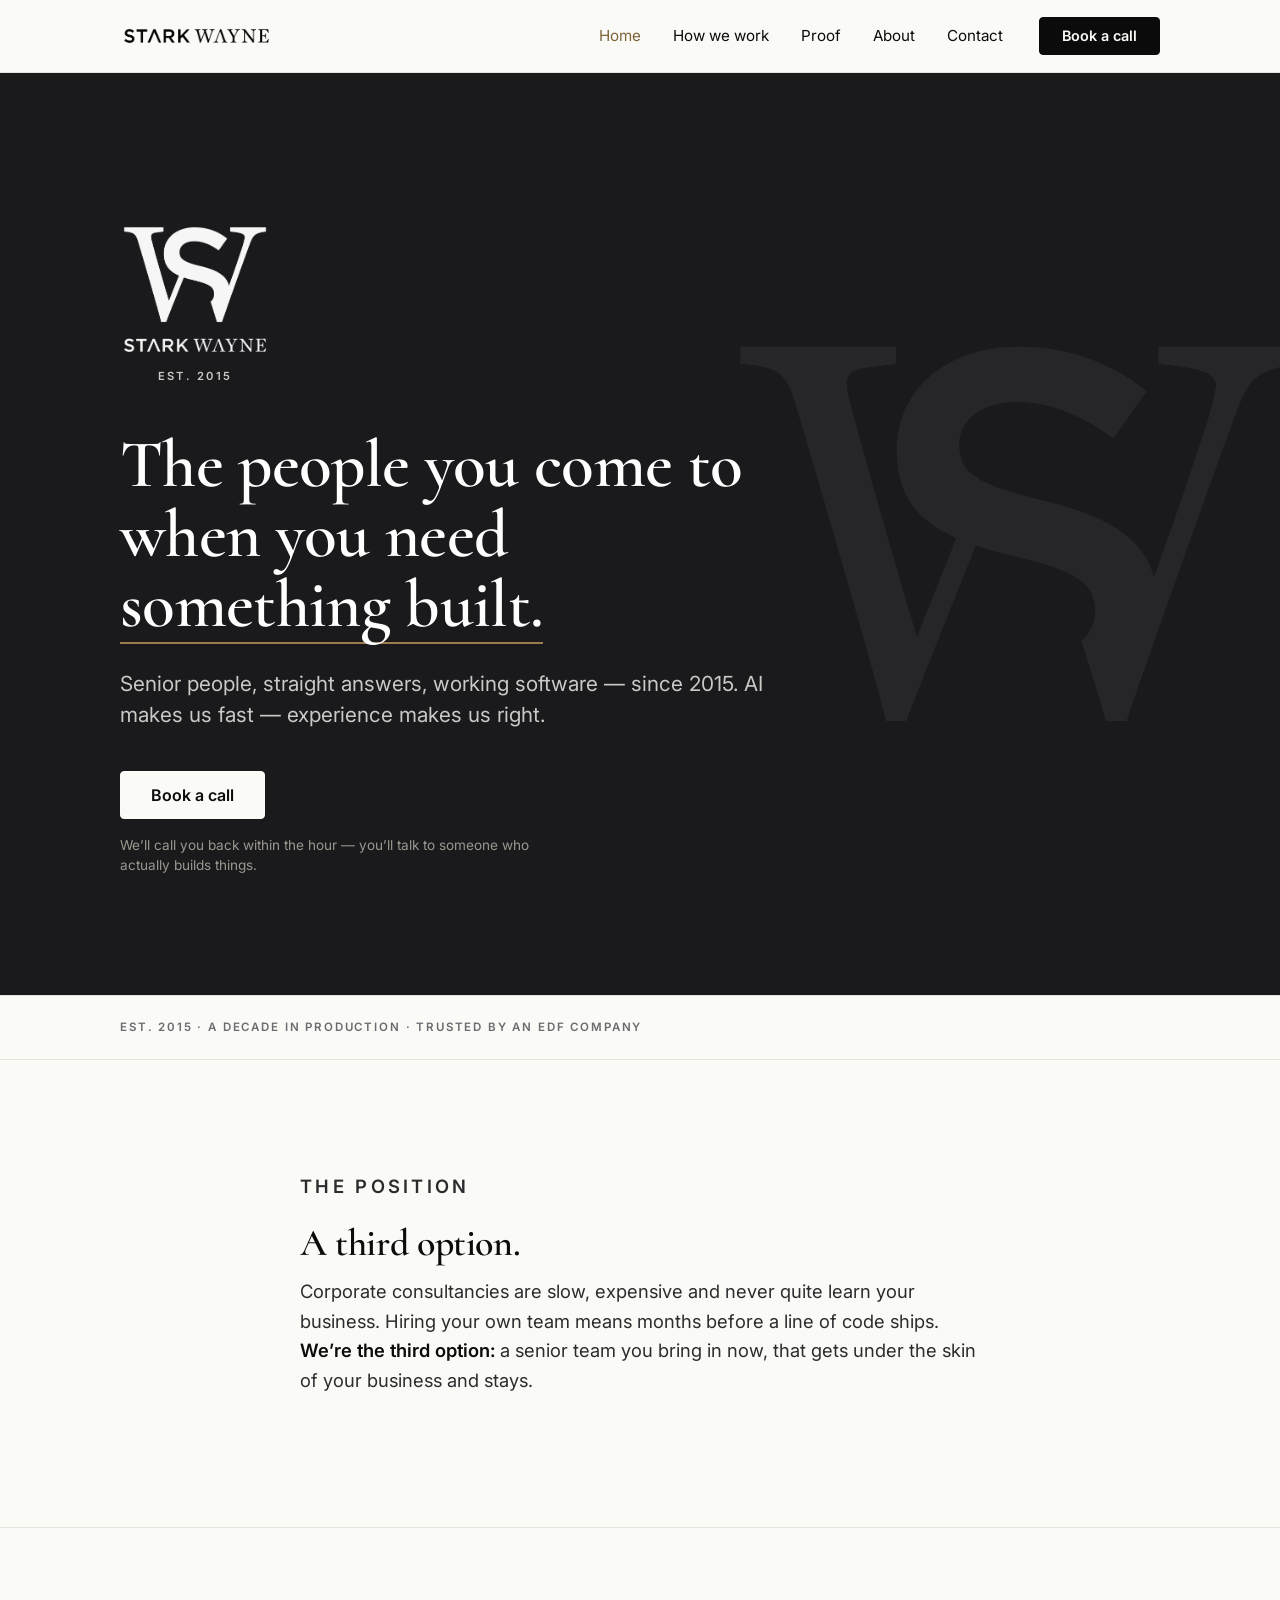
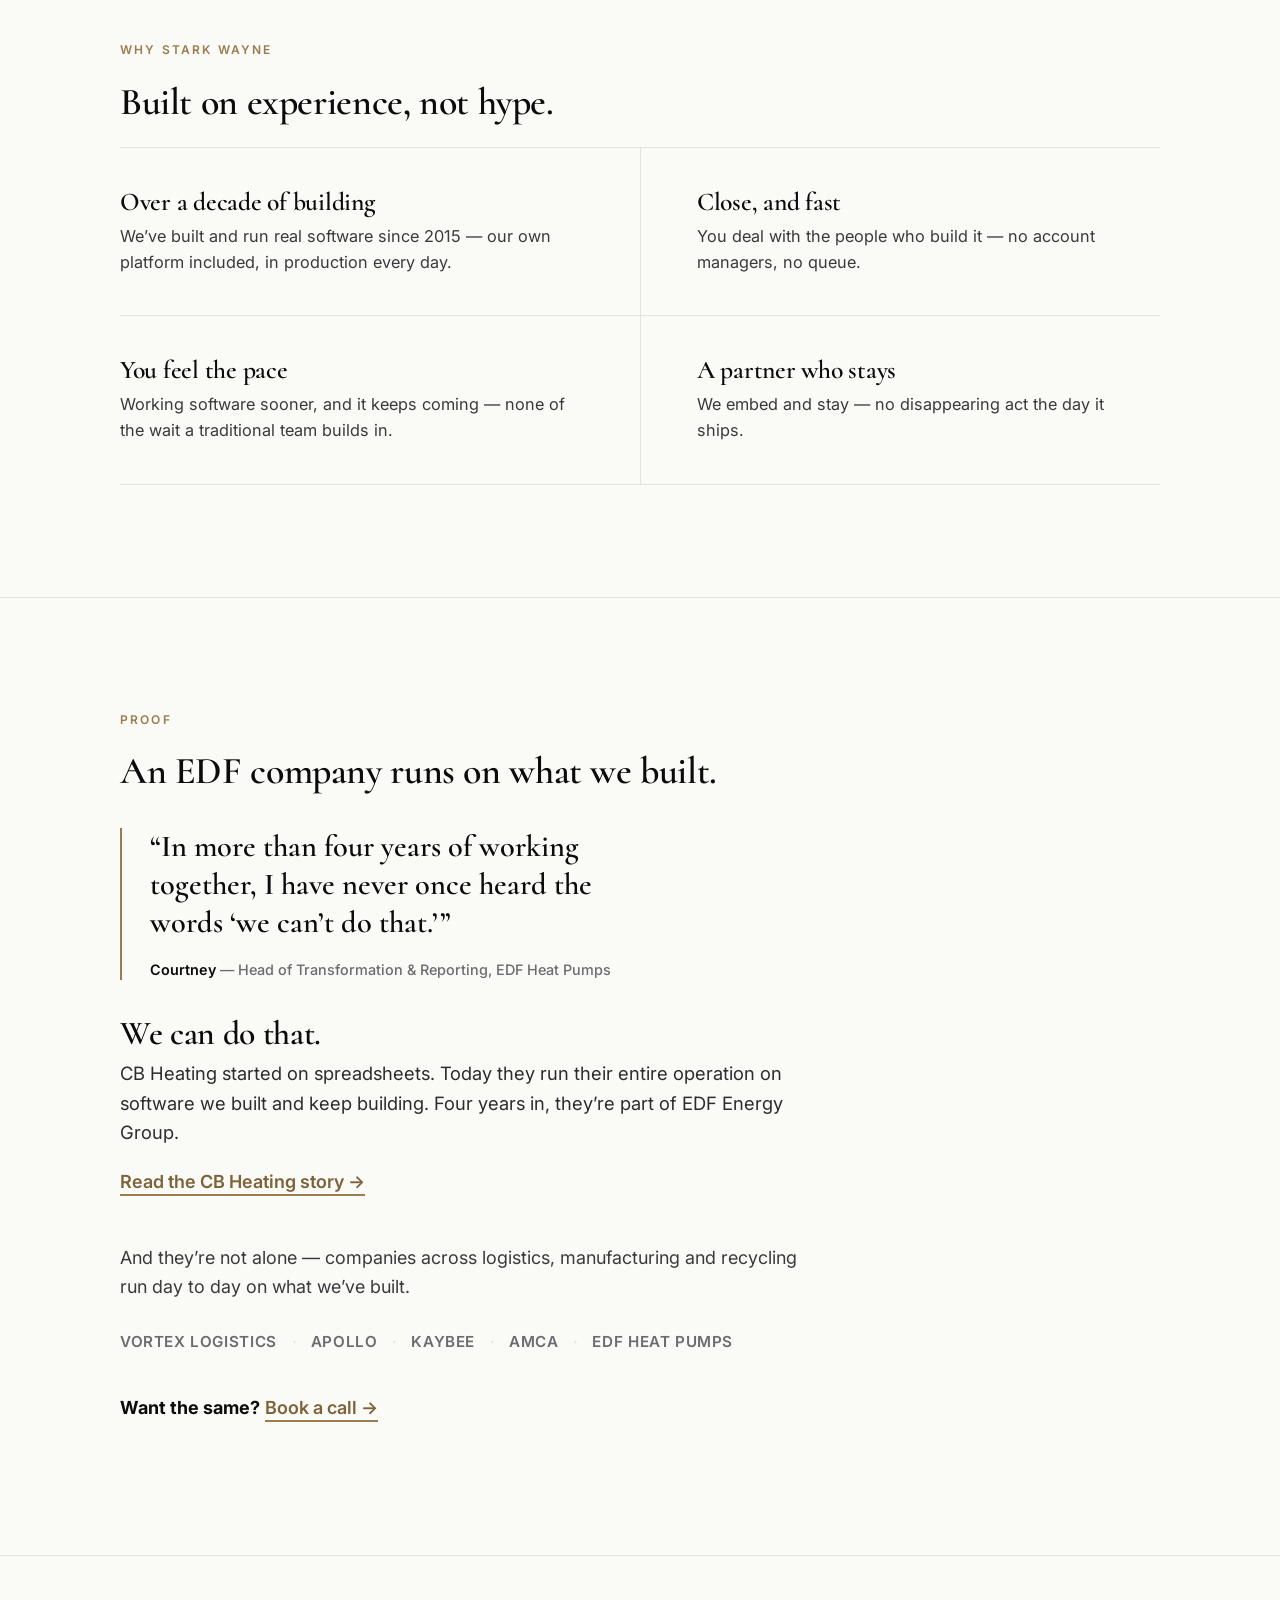
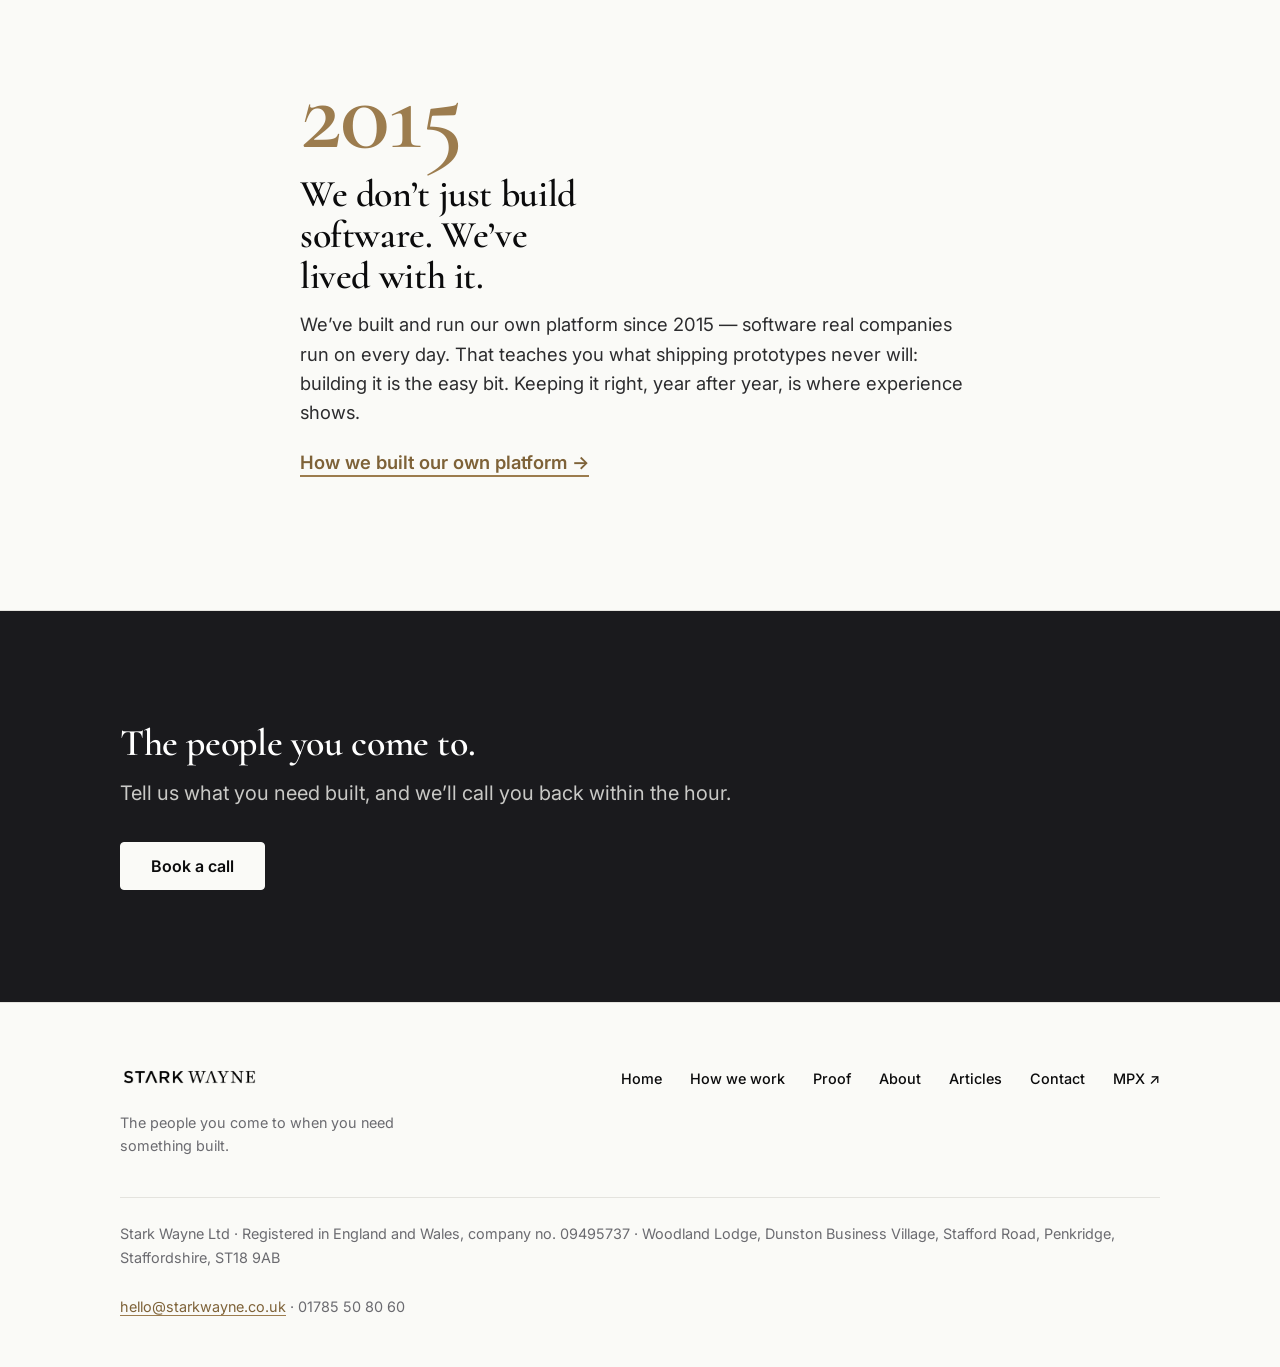
==== index.html @ 075e8876 "Add articles pipeline + /articles section Article publishing pipeline for the marketing content engi" ====
<!DOCTYPE html>
<html lang="en-GB">
<head>
<meta charset="utf-8">
<meta name="viewport" content="width=device-width, initial-scale=1">
<title>Stark Wayne — The people you come to when you need something built</title>
<meta name="description" content="Senior people, straight answers, working software — since 2015. AI makes us fast, experience makes us right.">
<meta property="og:type" content="website">
<meta property="og:site_name" content="Stark Wayne">
<meta property="og:title" content="Stark Wayne — The people you come to when you need something built">
<meta property="og:description" content="Senior people, straight answers, working software — since 2015. AI makes us fast, experience makes us right.">
<meta property="og:url" content="https://starkwayne.co.uk/">
<meta property="og:image" content="https://starkwayne.co.uk/assets/og-image.png">
<meta property="og:image:width" content="1200">
<meta property="og:image:height" content="630">
<meta name="twitter:card" content="summary_large_image">
<meta name="twitter:title" content="Stark Wayne — The people you come to when you need something built">
<meta name="twitter:description" content="Senior people, straight answers, working software — since 2015. AI makes us fast, experience makes us right.">
<meta name="twitter:image" content="https://starkwayne.co.uk/assets/og-image.png">
<link rel="icon" type="image/png" href="assets/favicon.png">
<link rel="preconnect" href="https://fonts.googleapis.com">
<link rel="preconnect" href="https://fonts.gstatic.com" crossorigin>
<link href="https://fonts.googleapis.com/css2?family=Cormorant:wght@400;500;600&family=Inter:wght@400;500;600&display=swap" rel="stylesheet">
<link rel="stylesheet" href="assets/styles.css">
</head>
<body>

<header class="nav">
  <div class="wrap">
    <a class="brand" href="/"><img src="assets/sw-logo-simple.png" alt="Stark Wayne"></a>
    <div style="display:flex;align-items:center;gap:36px;">
      <nav class="nav-links" id="navlinks">
        <a href="/" aria-current="page">Home</a>
        <a href="/how-we-work">How we work</a>
        <a href="/proof">Proof</a>
        <a href="/about">About</a>
        <a href="/contact">Contact</a>
      </nav>
      <a class="btn" href="/contact">Book a call</a>
      <button class="nav-toggle" aria-label="Menu" onclick="document.getElementById('navlinks').classList.toggle('open')">&#8801;</button>
    </div>
  </div>
</header>

<main>

  <!-- Hero (final phrase rotates then settles on "something built" — rotation = design pass) -->
  <section class="hero">
    <img class="hero-watermark" src="assets/sw-logo-monogram.png" alt="" aria-hidden="true">
    <div class="wrap">
      <div class="est-lockup">
        <img class="logo" src="assets/sw-logo-combined-inverted.png" alt="Stark Wayne">
        <div class="est-line">Est. 2015</div>
      </div>
      <h1>The people you come to when you need <span class="rotator"><span class="rw ghost" aria-hidden="true">an idea off the ground.</span><span class="rw live" id="heroRotate">something built.</span></span></h1>
      <p class="lead">Senior people, straight answers, working software — since 2015. AI makes us fast — experience makes us right.</p>
      <a class="btn light" href="/contact">Book a call</a>
      <p class="cta-micro">We&rsquo;ll call you back within the hour — you&rsquo;ll talk to someone who actually builds things.</p>
    </div>
  </section>

  <!-- Credibility strip -->
  <section class="cred-strip">
    <div class="wrap">EST. 2015 · A decade in production · Trusted by an EDF company</div>
  </section>

  <!-- The position -->
  <section class="prose">
    <div class="wrap narrow">
      <p class="eyebrow">The position</p>
      <h2>A third option.</h2>
      <p>Corporate consultancies are slow, expensive and never quite learn your business. Hiring your own team means months before a line of code ships. <span class="kicker">We&rsquo;re the third option:</span> a senior team you bring in now, that gets under the skin of your business and stays.</p>
    </div>
  </section>

  <!-- Pillars -->
  <section>
    <div class="wrap">
      <p class="eyebrow">Why Stark Wayne</p>
      <h2>Built on experience, not hype.</h2>
      <div class="pillars">
        <div class="pillar">
          <h3>Over a decade of building</h3>
          <p>We&rsquo;ve built and run real software since 2015 — our own platform included, in production every day.</p>
        </div>
        <div class="pillar">
          <h3>Close, and fast</h3>
          <p>You deal with the people who build it — no account managers, no queue.</p>
        </div>
        <div class="pillar">
          <h3>You feel the pace</h3>
          <p>Working software sooner, and it keeps coming — none of the wait a traditional team builds in.</p>
        </div>
        <div class="pillar">
          <h3>A partner who stays</h3>
          <p>We embed and stay — no disappearing act the day it ships.</p>
        </div>
      </div>
    </div>
  </section>

  <!-- Proof (quote first, then the payoff, then the story) -->
  <section>
    <div class="wrap">
      <p class="eyebrow">Proof</p>
      <h2>An EDF company runs on what we built.</h2>
      <blockquote class="pullquote wide">&ldquo;In more than four years of working together, I have never once heard the words &lsquo;we can&rsquo;t do that.&rsquo;&rdquo;
        <cite><b>Courtney</b> &mdash; Head of Transformation &amp; Reporting, EDF Heat Pumps</cite>
      </blockquote>
      <p class="kicker-line">We can do that.</p>
      <div class="story">
        <p>CB Heating started on spreadsheets. Today they run their entire operation on software we built and keep building. Four years in, they&rsquo;re part of EDF Energy Group.</p>
      </div>
      <p><a class="linkline" href="/proof">Read the CB Heating story &rarr;</a></p>
      <p style="margin-top:48px;color:#3a3a3c;">And they&rsquo;re not alone — companies across logistics, manufacturing and recycling run day to day on what we&rsquo;ve built.</p>
      <div class="roster">
        <span>Vortex Logistics</span><span>Apollo</span><span>Kaybee</span><span>AMCA</span><span>EDF Heat Pumps</span>
      </div>
      <p style="margin-top:40px;"><b>Want the same?</b> <a class="linkline" href="/contact">Book a call &rarr;</a></p>
    </div>
  </section>

  <!-- The decade beat -->
  <section class="prose">
    <div class="wrap narrow">
      <div class="big-numeral">2015</div>
      <h2>We don&rsquo;t just build software. We&rsquo;ve lived with it.</h2>
      <p>We&rsquo;ve built and run our own platform since 2015 — software real companies run on every day. That teaches you what shipping prototypes never will: building it is the easy bit. Keeping it right, year after year, is where experience shows.</p>
      <p><a class="linkline" href="/how-we-work">How we built our own platform &rarr;</a></p>
    </div>
  </section>

  <!-- Close / CTA -->
  <section class="cta">
    <div class="wrap">
      <h2>The people you come to.</h2>
      <p class="lead">Tell us what you need built, and we&rsquo;ll call you back within the hour.</p>
      <a class="btn light" href="/contact">Book a call</a>
    </div>
  </section>

</main>

<script>
/* Hero: rotate the final phrase ~two cycles, then settle on "something built". */
(function(){
  var el = document.getElementById('heroRotate');
  if(!el) return;
  if(window.matchMedia && window.matchMedia('(prefers-reduced-motion: reduce)').matches) return;
  var phrases = ['a problem solved.', 'an idea off the ground.', 'something built.'];
  var seq = [0, 1, 2, 0, 1, 2]; /* two passes, lands on "something built." */
  var i = 0;
  var timer = setInterval(function(){
    el.classList.add('fade');
    setTimeout(function(){
      el.textContent = phrases[seq[i]];
      el.classList.remove('fade');
      i++;
      if(i >= seq.length) clearInterval(timer);
    }, 280);
  }, 2400);
})();
</script>

<footer>
  <div class="wrap">
    <div class="foot-top">
      <div>
        <img src="assets/sw-logo-simple.png" alt="Stark Wayne">
        <p style="max-width:32ch;margin:0;color:var(--graphite);">The people you come to when you need something built.</p>
      </div>
      <div class="foot-links">
        <a href="/">Home</a>
        <a href="/how-we-work">How we work</a>
        <a href="/proof">Proof</a>
        <a href="/about">About</a>
        <a href="/articles">Articles</a>
        <a href="/contact">Contact</a>
        <a href="https://mpx.co.uk">MPX &#8599;</a>
      </div>
    </div>
    <div class="foot-legal">
      <span>Stark Wayne Ltd · Registered in England and Wales, company no. 09495737 · Woodland Lodge, Dunston Business Village, Stafford Road, Penkridge, Staffordshire, ST18 9AB</span>
      <span><a href="mailto:hello@starkwayne.co.uk">hello@starkwayne.co.uk</a> · 01785 50 80 60</span>
    </div>
  </div>
</footer>

<script src="assets/reveal.js" defer></script>
</body>
</html>
---- assets/styles.css ----
/* Stark Wayne — website prototype
   Design system per BrAIns/brand/guidelines.md (v1.1): Brass accent, Cormorant 600 headline,
   Inter body, hairlines over boxes, restraint. Tokens mirror the brand exactly. */

:root{
  --onyx:#0B0B0C; --ink:#1A1A1D; --paper:#FAFAF7; --white:#FFFFFF;
  --graphite:#6B6B70; --mist:#E4E3DE; --brass:#9C7C4E; --brassink:#7E6238;
  --serif:'Cormorant', Georgia, 'Times New Roman', serif;
  --sans:'Inter', -apple-system, BlinkMacSystemFont, 'Segoe UI', Helvetica, Arial, sans-serif;
  --measure:64ch;
}

*{box-sizing:border-box;}
html{scroll-behavior:smooth;}
body{margin:0;background:var(--paper);color:var(--onyx);font-family:var(--sans);
  font-size:18px;line-height:1.6;-webkit-font-smoothing:antialiased;text-rendering:optimizeLegibility;}

/* Typography — every heading is Cormorant 600, tight tracking, sentence case */
h1,h2,h3{font-family:var(--serif);font-weight:600;line-height:1.08;letter-spacing:-.01em;margin:0 0 .35em;}
h1{font-size:clamp(2.6rem,5vw,3.157rem);}
h2{font-size:clamp(2rem,4vw,2.369rem);}
h3{font-size:1.777rem;}
p{max-width:var(--measure);margin:0 0 1.1em;}
a{color:var(--onyx);text-decoration-color:var(--brass);text-underline-offset:3px;}
small{color:var(--graphite);font-size:.75rem;}
.wrap{max-width:1120px;margin:0 auto;padding:0 40px;}
.narrow{max-width:760px;}

.eyebrow{font-family:var(--sans);font-size:.75rem;letter-spacing:.18em;text-transform:uppercase;
  color:var(--brass);font-weight:600;margin:0 0 22px;}

/* Buttons — primary Onyx → full Brass on hover; a light variant for dark sections */
.btn{display:inline-block;font-family:var(--sans);font-weight:600;font-size:1rem;line-height:1;
  padding:15px 30px;border-radius:4px;border:1px solid var(--onyx);background:var(--onyx);
  color:var(--paper);text-decoration:none;cursor:pointer;transition:background .15s,color .15s,border-color .15s;}
.btn:hover{background:var(--brass);border-color:var(--brass);color:var(--onyx);}
.btn:focus-visible{outline:2px solid var(--brass);outline-offset:3px;}
.btn.secondary{background:transparent;border-color:var(--brass);color:var(--onyx);}
.btn.secondary:hover{background:rgba(156,124,78,.08);color:var(--onyx);}
.btn.light{background:var(--paper);border-color:var(--paper);color:var(--onyx);}
.btn.light:hover{background:var(--brass);border-color:var(--brass);color:var(--onyx);}

/* Nav */
.nav{position:sticky;top:0;z-index:50;background:rgba(250,250,247,.9);backdrop-filter:blur(8px);
  border-bottom:1px solid var(--mist);}
.nav .wrap{display:flex;align-items:center;justify-content:space-between;height:72px;}
.nav .brand img{height:22px;width:auto;display:block;}
.nav-links{display:flex;align-items:center;gap:32px;font-family:var(--sans);font-size:.95rem;}
.nav-links a{color:var(--onyx);text-decoration:none;}
.nav-links a:hover{text-decoration:underline;text-decoration-color:var(--brass);text-underline-offset:4px;}
.nav-links a[aria-current="page"]{color:var(--brassink);}
.nav-cta{display:flex;align-items:center;gap:24px;}
.nav .btn{padding:11px 22px;font-size:.9rem;}
.nav-toggle{display:none;}

/* Sections & hairlines */
section{padding:112px 0;}
section + section{border-top:1px solid var(--mist);}
.dark{background:var(--ink);color:#D9D6CF;}
.dark h1,.dark h2,.dark h3{color:var(--white);}
.dark .eyebrow{color:var(--brass);}
.lead{font-size:1.25rem;line-height:1.5;color:#3a3a3c;max-width:56ch;}
.dark .lead,.hero .lead,.cta .lead{color:#C9C9C6;}

/* Hero (Home) */
.hero{background:var(--ink);color:#C9C9C6;padding:150px 0 120px;position:relative;overflow:hidden;}
.hero-watermark{position:absolute;right:-40px;top:50%;transform:translateY(-50%);width:min(52vw,600px);
  height:auto;filter:invert(1);opacity:.05;pointer-events:none;user-select:none;z-index:0;}
.hero .wrap{position:relative;z-index:1;}
.hero .logo{width:150px;height:auto;margin:0 0 44px;opacity:.96;}
.hero h1{font-size:clamp(2.8rem,6vw,4.209rem);color:var(--white);max-width:24ch;line-height:1.04;}
/* Hero rotating phrase — ghost reserves width so nothing jumps; live phrase crossfades under a Brass hairline */
.rotator{position:relative;display:inline-block;}
.rotator .rw{white-space:nowrap;}
.rotator .ghost{visibility:hidden;}
.rotator .live{position:absolute;left:0;top:0;border-bottom:2px solid var(--brass);padding-bottom:.02em;transition:opacity .28s ease;}
.rotator .live.fade{opacity:0;}

/* Scroll-in reveals (section entry) — gated by JS; reduced-motion & no-JS see everything */
.reveal{opacity:0;transform:translateY(8px);transition:opacity .6s ease,transform .6s ease;}
.reveal.in{opacity:1;transform:none;}

/* Big Brass numeral (decade beat) — "key numerals" is a sanctioned Brass use */
.big-numeral{font-family:var(--serif);font-weight:600;font-size:clamp(3.5rem,9vw,6.5rem);line-height:.9;
  color:var(--brass);margin:0 0 .12em;letter-spacing:-.02em;}
.hero .lead{margin:28px 0 40px;font-size:1.3rem;max-width:50ch;}
/* EST. 2015 lockup (trial) — stacked mark + caption */
.est-lockup{display:inline-block;margin:0 0 44px;}
.est-lockup .logo{margin:0 0 12px;display:block;}
.est-line{font-family:var(--sans);font-size:.7rem;font-weight:600;text-transform:uppercase;letter-spacing:.2em;text-align:center;color:var(--graphite);}
.hero .est-line{color:#C9C9C6;}

/* Page header (inner pages) */
.page-head{padding:120px 0 64px;}
.page-head h1{max-width:20ch;}
.page-head .lead{margin-top:20px;}

/* Position / prose blocks */
.prose h2{max-width:16ch;}
.prose p{font-size:1.15rem;color:#2c2c2e;}
.prose .kicker{color:var(--onyx);font-weight:600;}

/* Pillars — hairline-separated blocks */
.pillars{display:grid;grid-template-columns:repeat(2,1fr);gap:0;margin-top:24px;
  border-top:1px solid var(--mist);}
.pillar{padding:40px 40px 40px 0;border-bottom:1px solid var(--mist);}
.pillar:nth-child(odd){padding-right:56px;}
.pillar:nth-child(even){padding-left:56px;border-left:1px solid var(--mist);}
.pillar h3{font-size:1.6rem;margin-bottom:.3em;}
.pillar p{color:#3a3a3c;margin:0;font-size:1.02rem;}

/* Pull-quote with attribution */
.pullquote{font-family:var(--serif);font-weight:600;font-size:1.9rem;line-height:1.25;
  color:var(--onyx);border-left:2px solid var(--brass);padding-left:28px;margin:36px 0;max-width:24ch;}
.dark .pullquote{color:var(--white);}
.pullquote.wide{max-width:34ch;}
.pullquote cite{display:block;font-family:var(--sans);font-style:normal;font-weight:500;
  font-size:.9rem;line-height:1.4;color:var(--graphite);margin-top:18px;}
.dark .pullquote cite{color:#9a978f;}
.pullquote cite b{color:var(--onyx);font-weight:600;}
.dark .pullquote cite b{color:#e8e6e0;}

/* Case-study story */
.story{max-width:62ch;}
.story p{font-size:1.15rem;color:#2c2c2e;}
.linkline{font-family:var(--sans);font-weight:600;color:var(--brassink);text-decoration:none;
  border-bottom:2px solid var(--brass);padding-bottom:2px;}
.linkline:hover{color:var(--onyx);}

/* Roster — text logo strip */
.roster{display:flex;flex-wrap:wrap;gap:14px 34px;align-items:center;margin-top:28px;
  font-family:var(--sans);font-weight:600;font-size:.95rem;letter-spacing:.04em;color:var(--graphite);
  text-transform:uppercase;}
.roster span{white-space:nowrap;}
.roster span + span{position:relative;}
.roster span + span::before{content:"·";position:absolute;left:-19px;color:var(--mist);}

/* CTA band */
.cta{background:var(--ink);color:#C9C9C6;text-align:left;}
.cta h2{color:var(--white);max-width:none;}
.cta .lead{margin:14px 0 34px;}

/* Batch additions — CTA microcopy, credibility strip, proof kicker */
.cta-micro{font-family:var(--sans);font-size:.85rem;line-height:1.5;color:var(--graphite);margin:16px 0 0;max-width:46ch;}
.hero .cta-micro,.cta .cta-micro{color:#9a978f;}
.cred-strip{padding:22px 0;border-top:1px solid var(--mist);border-bottom:1px solid var(--mist);background:var(--paper);}
.cred-strip + section{border-top:0;}
.cred-strip .wrap{font-family:var(--sans);font-size:.72rem;font-weight:600;letter-spacing:.16em;
  text-transform:uppercase;color:var(--graphite);}
.kicker-line{font-family:var(--serif);font-weight:600;font-size:2.1rem;line-height:1.05;letter-spacing:-.01em;
  color:var(--onyx);margin:20px 0 8px;}

/* Contact / booking */
.booking{display:grid;grid-template-columns:1.4fr 1fr;gap:64px;align-items:start;}
.form-card{background:var(--white);border:1px solid var(--mist);border-radius:4px;padding:40px;}
.field{margin-bottom:22px;}
.field label{display:block;font-family:var(--sans);font-size:.85rem;font-weight:600;color:var(--onyx);
  margin-bottom:8px;}
.field .opt{color:var(--graphite);font-weight:400;}
.field input,.field textarea{width:100%;font-family:var(--sans);font-size:1rem;color:var(--onyx);
  background:transparent;border:0;border-bottom:1px solid var(--mist);padding:10px 2px;transition:border-color .15s;}
.field input:focus,.field textarea:focus{outline:0;border-bottom-color:var(--brass);}
.field .hint{color:var(--graphite);font-size:.78rem;margin-top:6px;}
.segmented{display:inline-flex;border:1px solid var(--mist);border-radius:4px;overflow:hidden;margin-top:4px;}
.segmented button{font-family:var(--sans);font-size:.9rem;font-weight:600;padding:11px 20px;border:0;
  background:var(--white);color:var(--onyx);cursor:pointer;}
.segmented button.active{background:var(--brass);color:var(--onyx);}
.segmented button + button{border-left:1px solid var(--mist);}
.when-line{font-size:.9rem;color:var(--brassink);margin-top:12px;}
.scheduler{margin-top:16px;}
.scheduler[hidden]{display:none;}
.sched-days,.sched-times{display:flex;flex-wrap:wrap;gap:8px;margin-bottom:14px;}
.sched-times:empty{display:none;}
.pill{font-family:var(--sans);font-size:.85rem;font-weight:500;padding:8px 14px;border:1px solid var(--mist);
  border-radius:4px;background:var(--white);color:var(--onyx);cursor:pointer;transition:border-color .15s,background .15s,color .15s;}
.pill:hover{border-color:var(--brass);}
.pill.active{background:var(--brass);border-color:var(--brass);color:var(--onyx);}
.sched-note{font-size:.78rem;color:var(--graphite);margin:2px 0 0;}
.form-card .btn{margin-top:8px;width:100%;text-align:center;}

/* Simon intro card */
.who{border-left:2px solid var(--brass);padding-left:24px;}
.who .avatar{width:104px;height:104px;border-radius:50%;margin-bottom:22px;display:block;
  object-fit:cover;filter:grayscale(1) contrast(1.03);background:var(--mist);}
.who h3{font-size:1.5rem;margin-bottom:.2em;}
.who .role{font-family:var(--sans);font-size:.85rem;text-transform:uppercase;letter-spacing:.1em;
  color:var(--brass);font-weight:600;margin-bottom:18px;}
.who p{color:#3a3a3c;font-size:1.02rem;}

/* Fallback block */
.fallback{margin-top:64px;padding-top:40px;border-top:1px solid var(--mist);}
.fallback h3{font-size:1.4rem;}
.fallback p{color:#3a3a3c;}
.fallback .addr{font-family:var(--sans);font-size:.95rem;color:var(--graphite);line-height:1.7;}
.fallback a{color:var(--brassink);}

/* Footer */
footer{background:var(--paper);border-top:1px solid var(--mist);padding:64px 0 48px;color:var(--graphite);
  font-size:.9rem;}
.foot-top{display:flex;justify-content:space-between;gap:40px;flex-wrap:wrap;align-items:flex-start;}
.foot-top img{height:20px;width:auto;margin-bottom:18px;}
.foot-links{display:flex;gap:28px;flex-wrap:wrap;}
.foot-links a{color:var(--onyx);text-decoration:none;font-weight:500;}
.foot-links a:hover{text-decoration:underline;text-decoration-color:var(--brass);}
.foot-legal{margin-top:40px;padding-top:24px;border-top:1px solid var(--mist);line-height:1.7;
  display:flex;justify-content:space-between;gap:24px;flex-wrap:wrap;}
.foot-legal a{color:var(--brassink);}

/* Responsive */
@media (max-width:820px){
  .wrap{padding:0 24px;}
  section{padding:80px 0;}
  .hero{padding:110px 0 90px;}
  .nav-links{display:none;}
  .nav-links.open{display:flex;position:absolute;top:72px;left:0;right:0;flex-direction:column;
    gap:0;background:var(--paper);border-bottom:1px solid var(--mist);padding:8px 24px 20px;}
  .nav-links.open a{padding:12px 0;border-bottom:1px solid var(--mist);}
  .nav-toggle{display:inline-flex;background:none;border:0;font-size:1.4rem;cursor:pointer;color:var(--onyx);}
  .pillars{grid-template-columns:1fr;}
  .pillar,.pillar:nth-child(odd),.pillar:nth-child(even){padding:32px 0;border-left:0;}
  .booking{grid-template-columns:1fr;gap:40px;}
  .who{border-left:0;border-top:2px solid var(--brass);padding-left:0;padding-top:28px;}
}

/* Articles — generated by scripts/build-articles.mjs. Same tokens, hairlines over boxes. */
.article-head .lead{margin-top:20px;}
.article-meta{font-family:var(--sans);font-size:.8rem;font-weight:600;letter-spacing:.1em;text-transform:uppercase;
  color:var(--graphite);margin:24px 0 0;}
.article-meta time{color:var(--brass);}

.article-body{max-width:var(--measure);}
.article-body > :first-child{margin-top:0;}
.article-body h2{font-size:1.9rem;margin:1.5em 0 .4em;max-width:24ch;}
.article-body h3{font-size:1.4rem;margin:1.4em 0 .35em;}
.article-body p{font-size:1.18rem;line-height:1.65;color:#2c2c2e;}
.article-body ul,.article-body ol{max-width:var(--measure);font-size:1.18rem;line-height:1.6;color:#2c2c2e;
  padding-left:1.3em;margin:0 0 1.1em;}
.article-body li{margin:0 0 .5em;}
.article-body li::marker{color:var(--brass);}
.article-body a{color:var(--brassink);text-decoration:underline;text-decoration-color:var(--brass);text-underline-offset:3px;}
.article-body strong{color:var(--onyx);font-weight:600;}
.article-body em{font-style:italic;}
.article-body blockquote{font-family:var(--serif);font-weight:600;font-size:1.7rem;line-height:1.28;
  color:var(--onyx);border-left:2px solid var(--brass);padding-left:28px;margin:1.4em 0;max-width:28ch;}
.article-body code{font-family:ui-monospace,SFMono-Regular,Menlo,monospace;font-size:.88em;
  background:var(--mist);padding:.12em .38em;border-radius:3px;}
.article-body hr{border:0;border-top:1px solid var(--mist);margin:2.4em 0;}
.article-body img{max-width:100%;height:auto;display:block;margin:2em 0;}

/* Article FAQ block (E-E-A-T) — hairline-separated Q&A */
.faq{margin-top:72px;padding-top:8px;}
.faq > h2{font-size:1.777rem;margin-bottom:.6em;}
.faq-item{padding:28px 0;border-top:1px solid var(--mist);}
.faq-item:last-child{border-bottom:1px solid var(--mist);}
.faq-item h3{font-size:1.3rem;margin:0 0 .35em;}
.faq-item p{color:#3a3a3c;font-size:1.08rem;margin:0 0 .6em;}
.faq-item p:last-child{margin-bottom:0;}

/* Articles index — row list, newest first */
.article-list{border-top:1px solid var(--mist);margin-top:8px;}
.article-item{padding:38px 0;border-bottom:1px solid var(--mist);}
.article-item .date{font-family:var(--sans);font-size:.75rem;font-weight:600;letter-spacing:.16em;
  text-transform:uppercase;color:var(--brass);margin:0 0 12px;}
.article-item h2{font-size:1.9rem;margin:0 0 .25em;}
.article-item h2 a{color:var(--onyx);text-decoration:none;}
.article-item h2 a:hover{text-decoration:underline;text-decoration-color:var(--brass);text-underline-offset:4px;}
.article-item p{color:#3a3a3c;margin:0;max-width:60ch;}
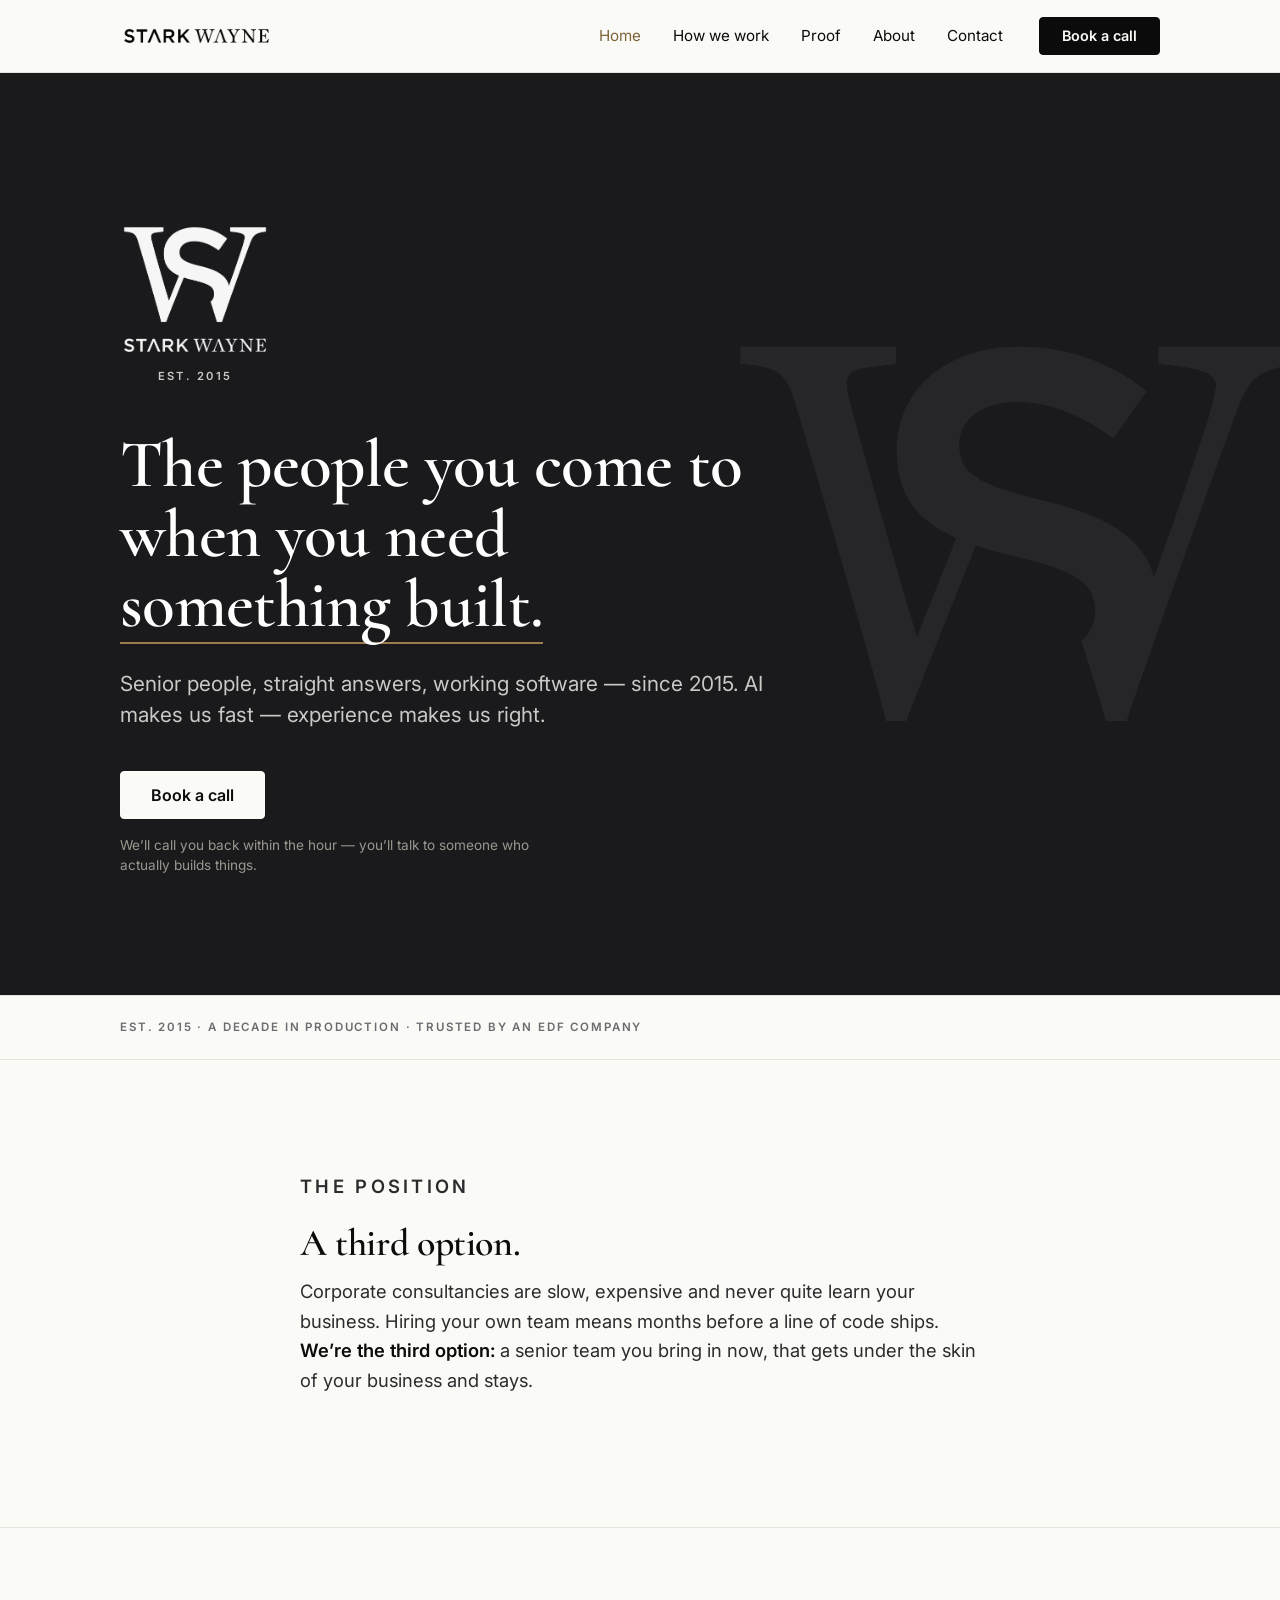
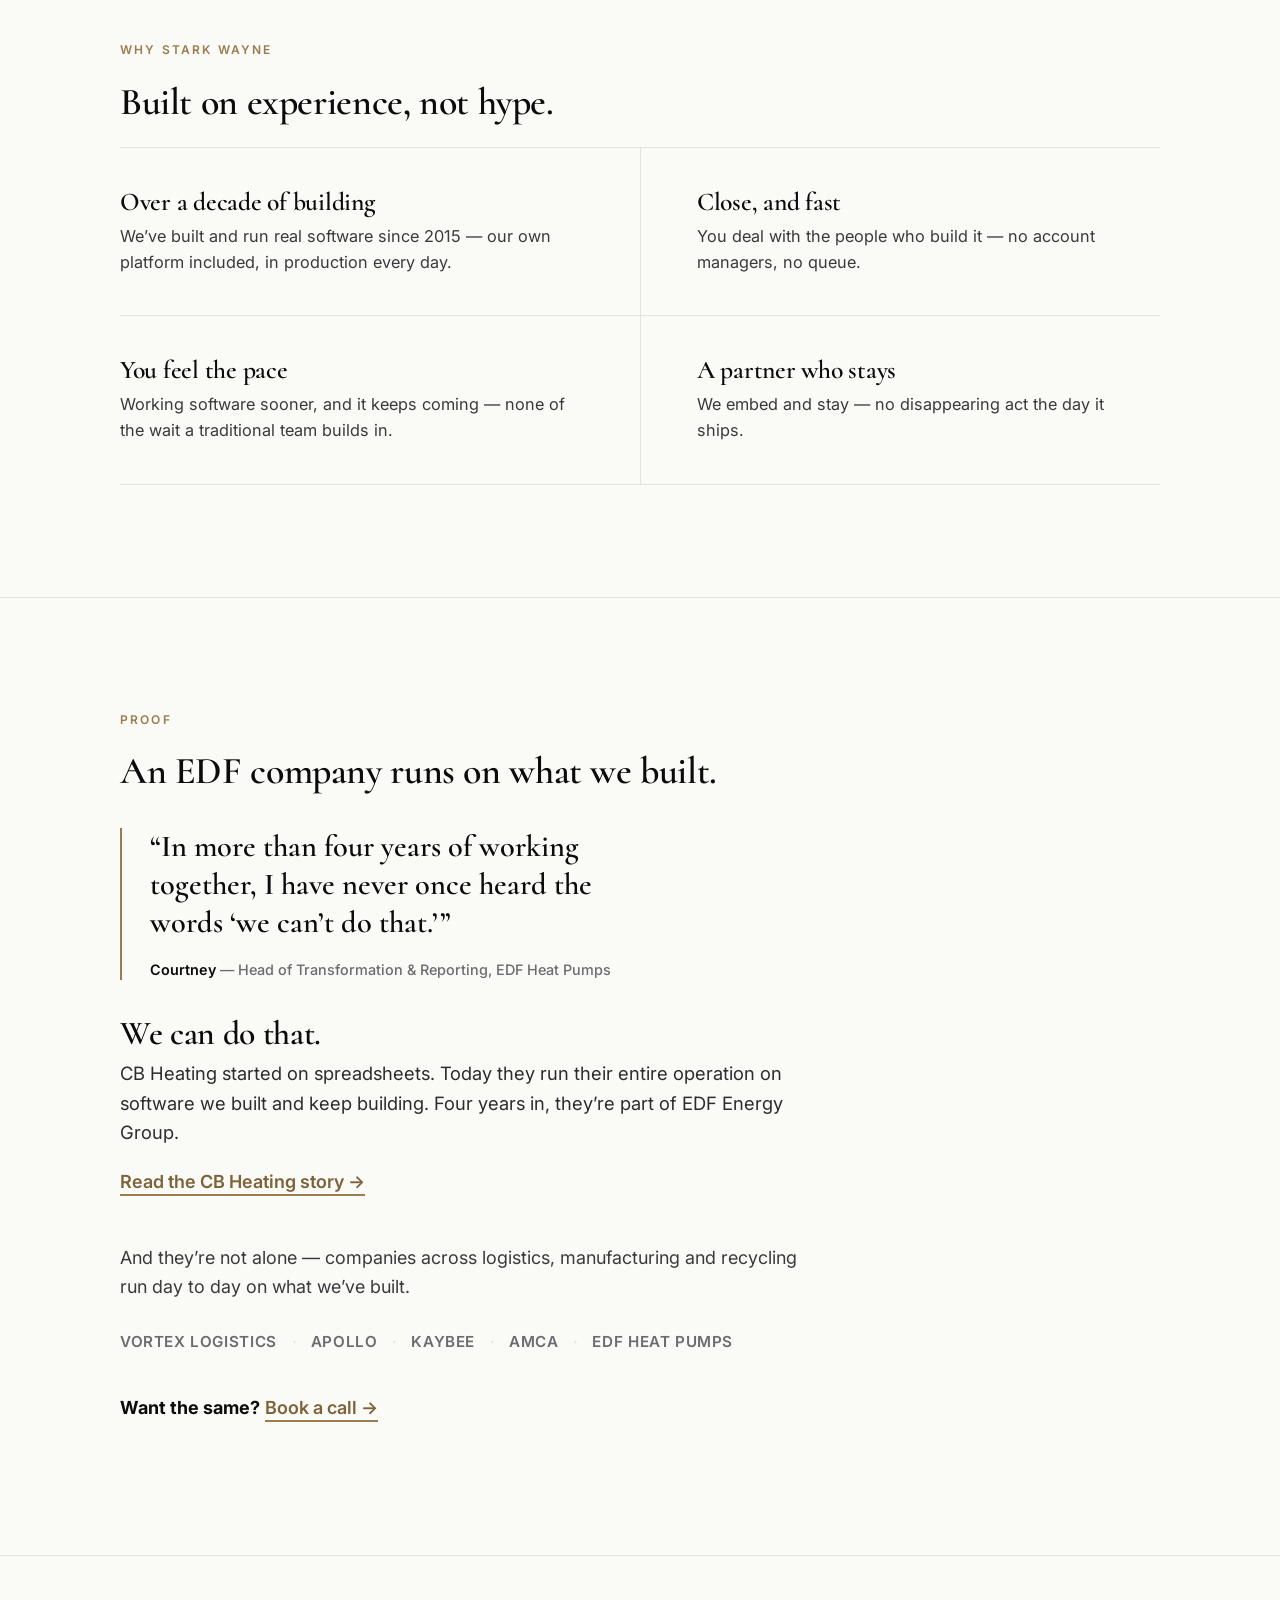
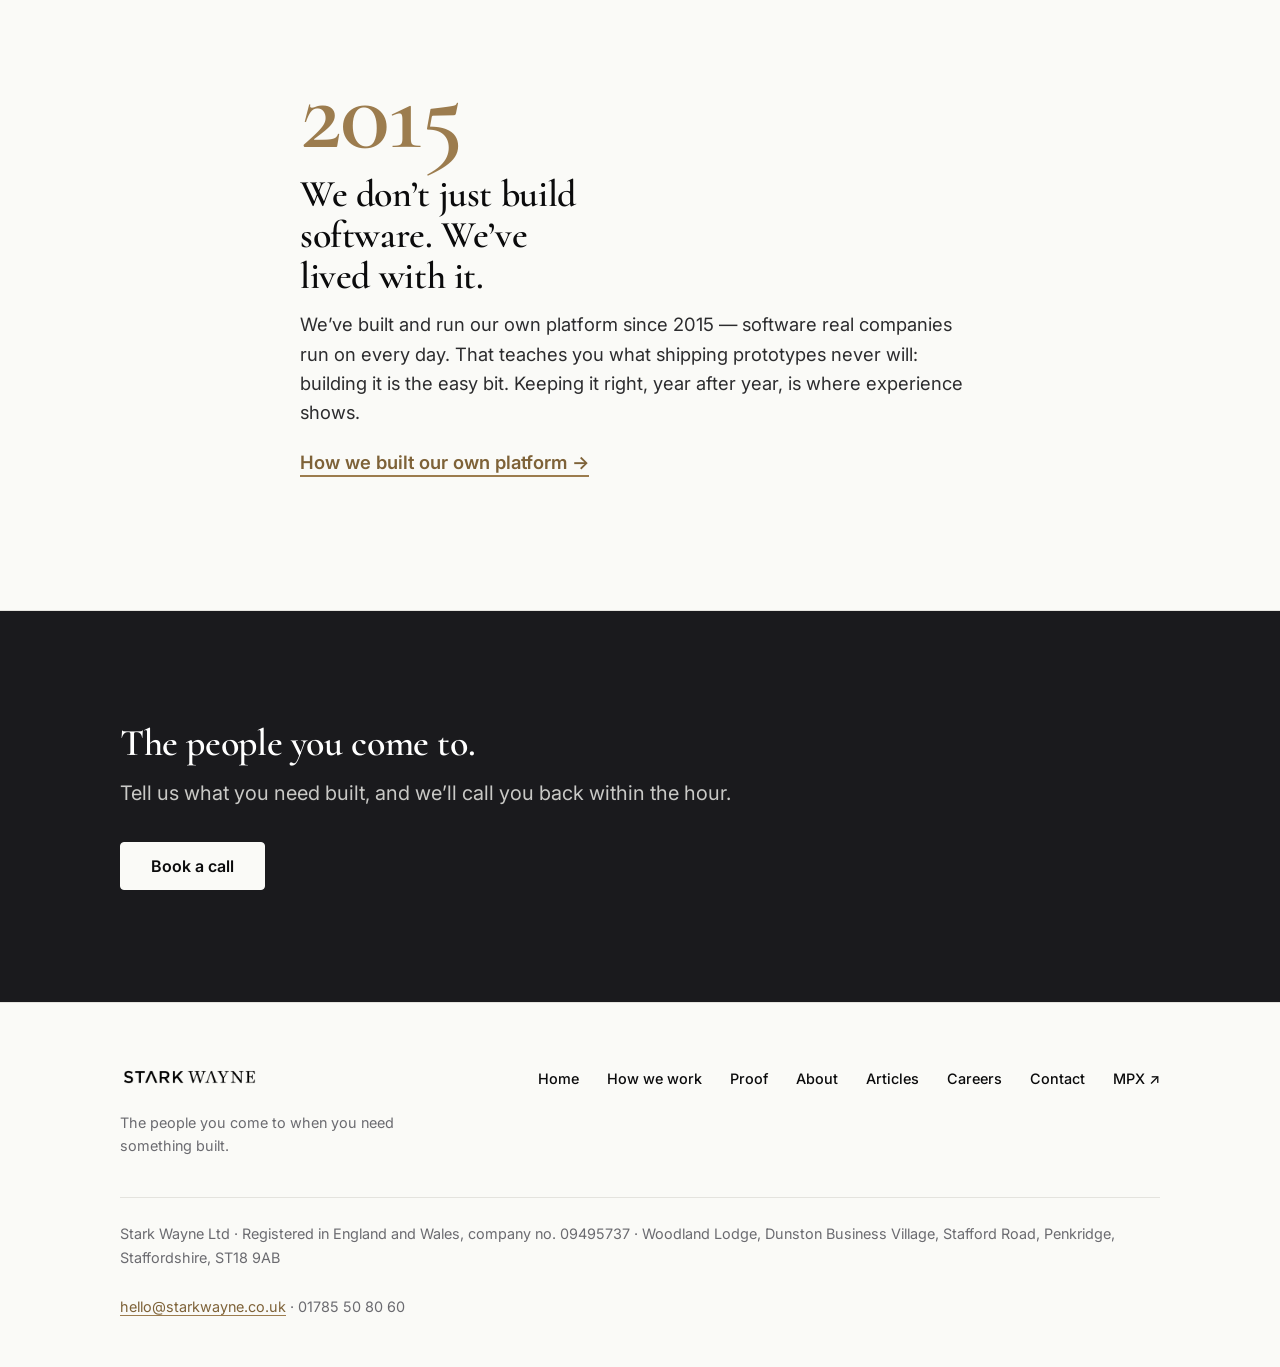
==== commit 36708f6b: "Add careers page New /careers page (mirrors the site template + voice, drafted from the north star)." ====
--- a/index.html
+++ b/index.html
@@ -175,6 +175,7 @@
         <a href="/proof">Proof</a>
         <a href="/about">About</a>
         <a href="/articles">Articles</a>
+        <a href="/careers">Careers</a>
         <a href="/contact">Contact</a>
         <a href="https://mpx.co.uk">MPX &#8599;</a>
       </div>
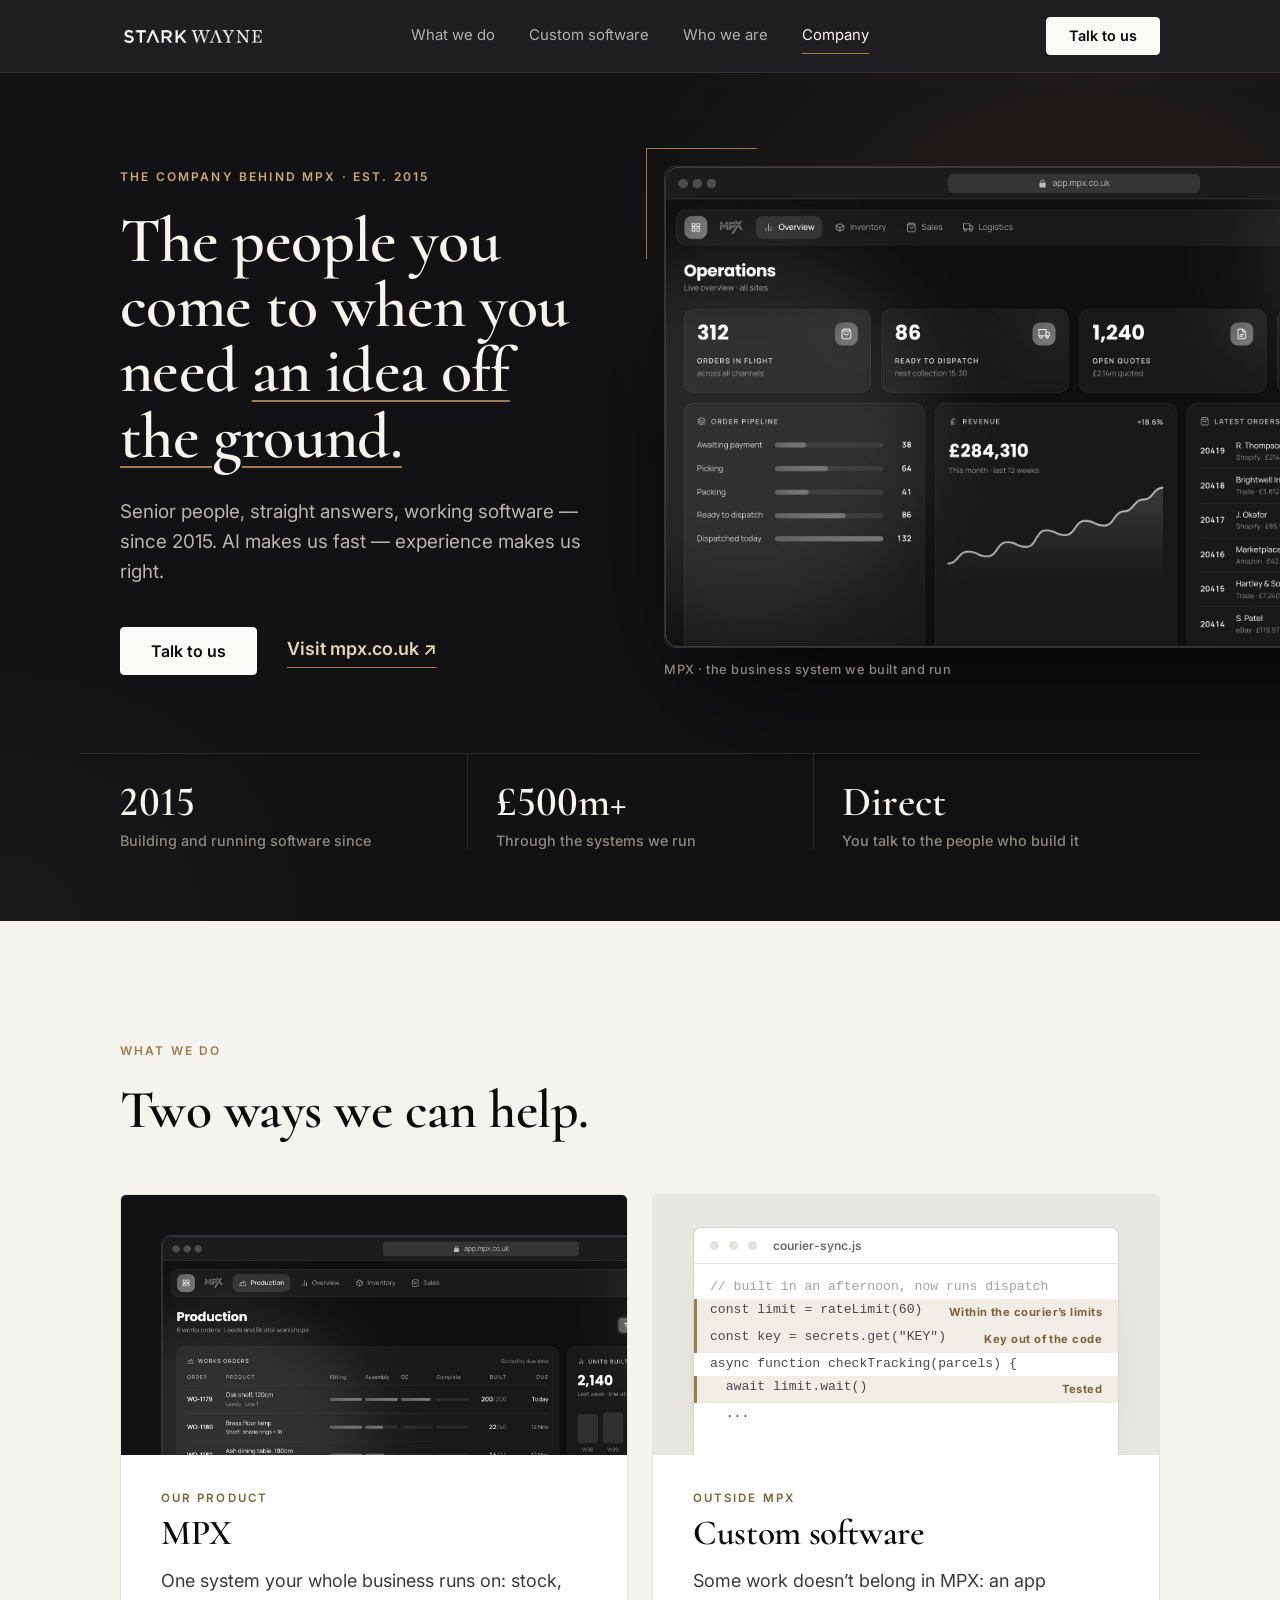
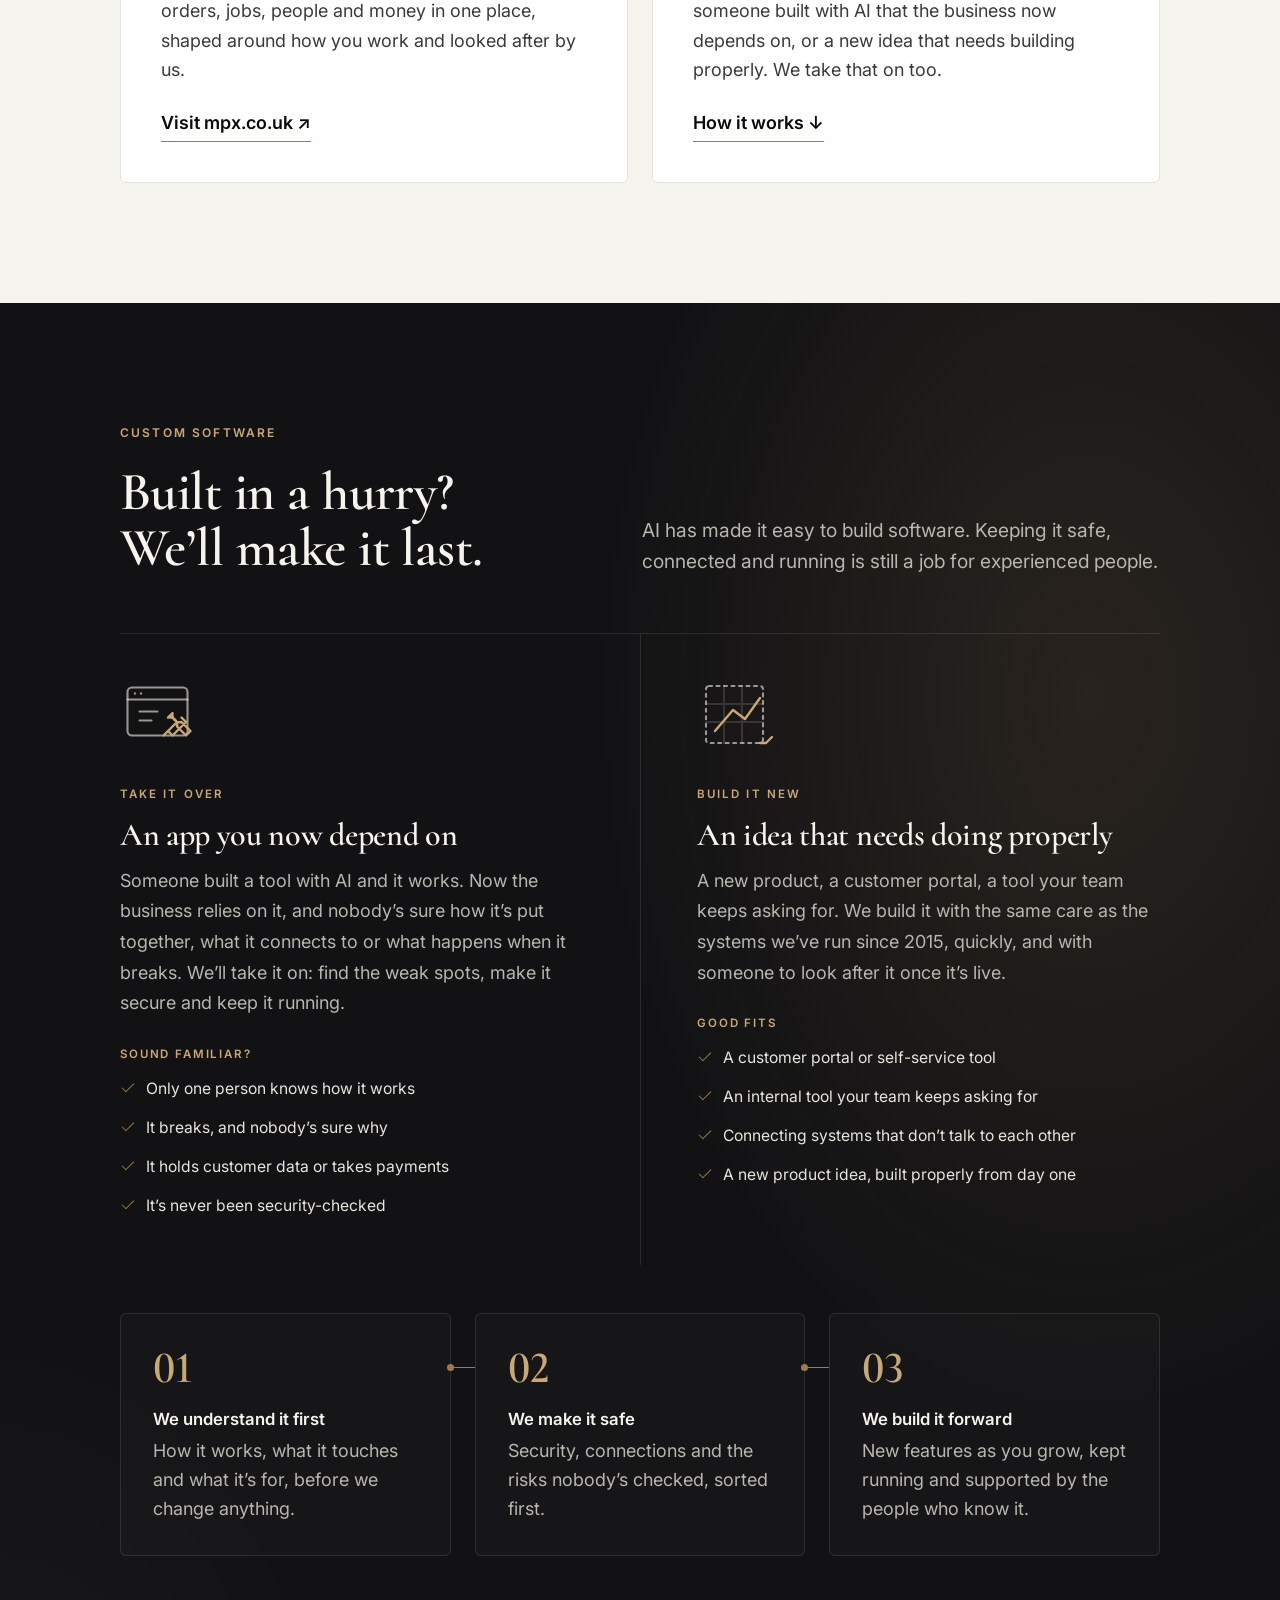
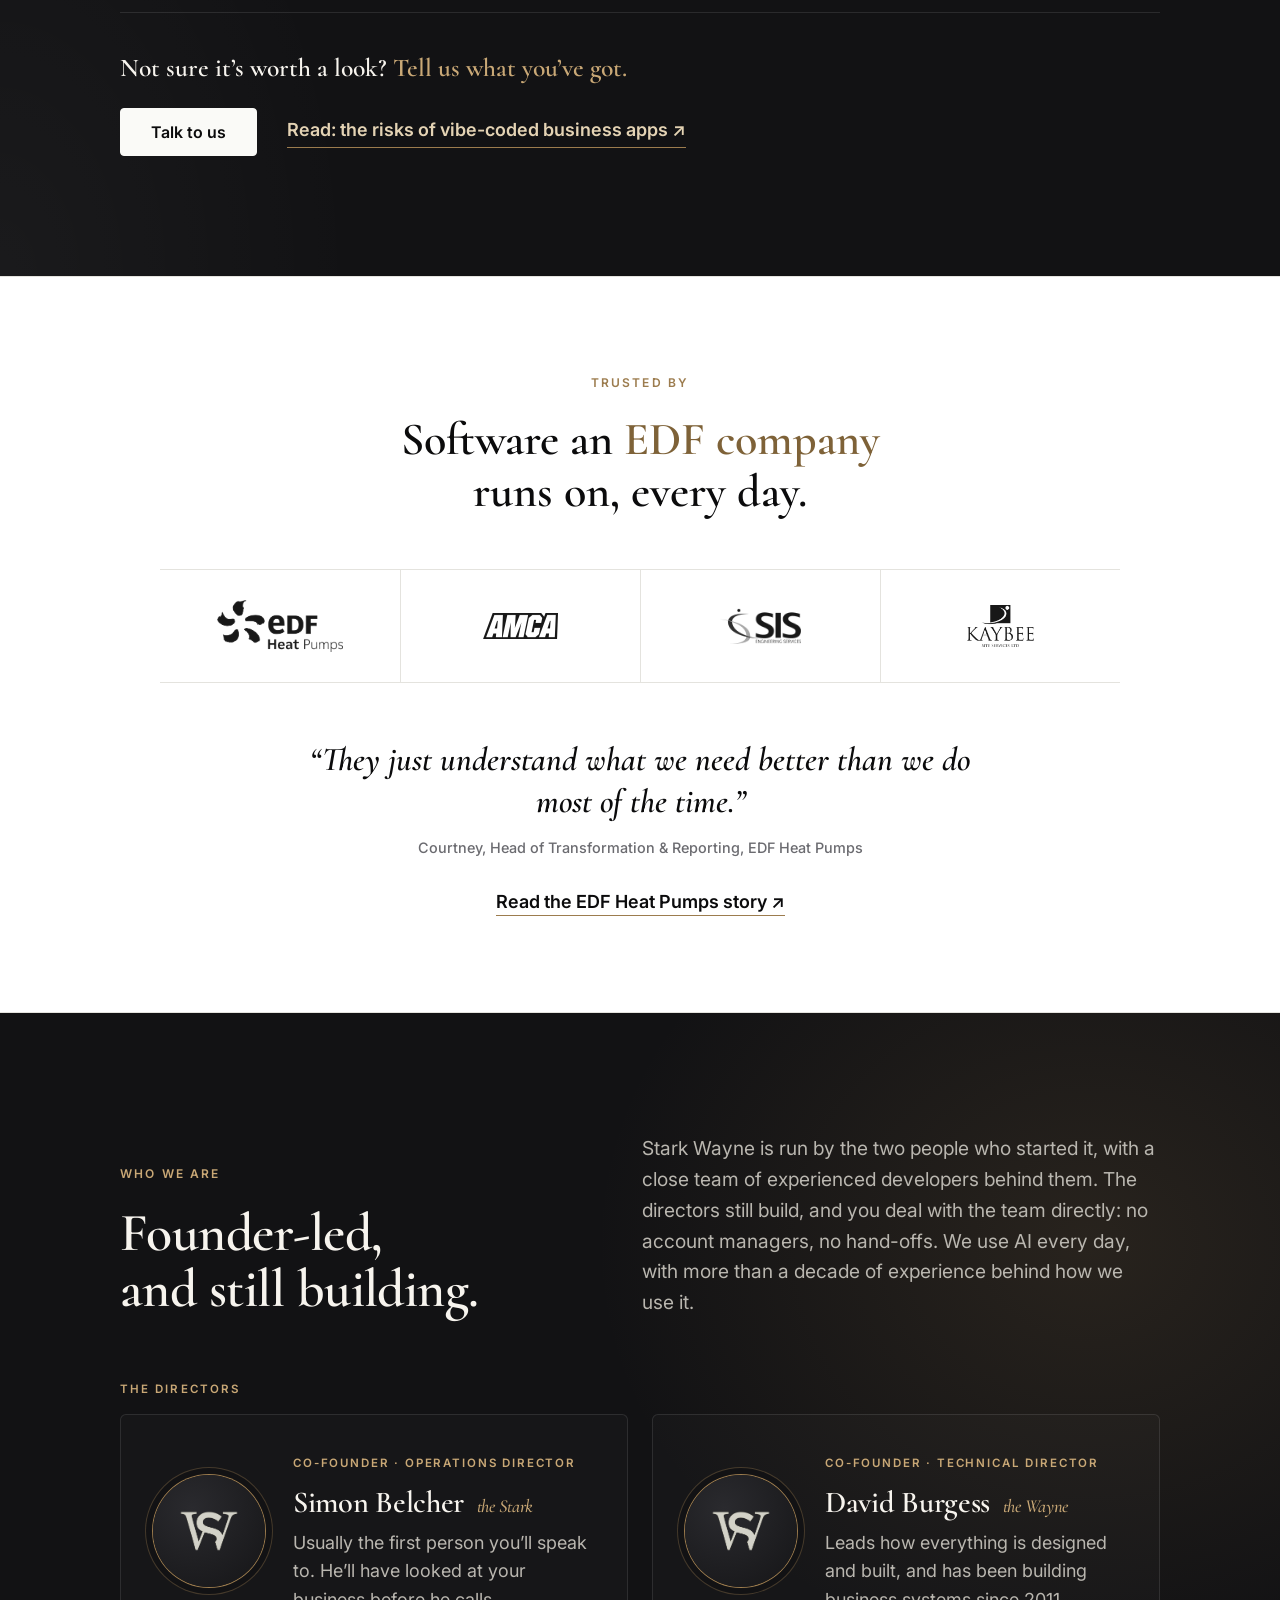
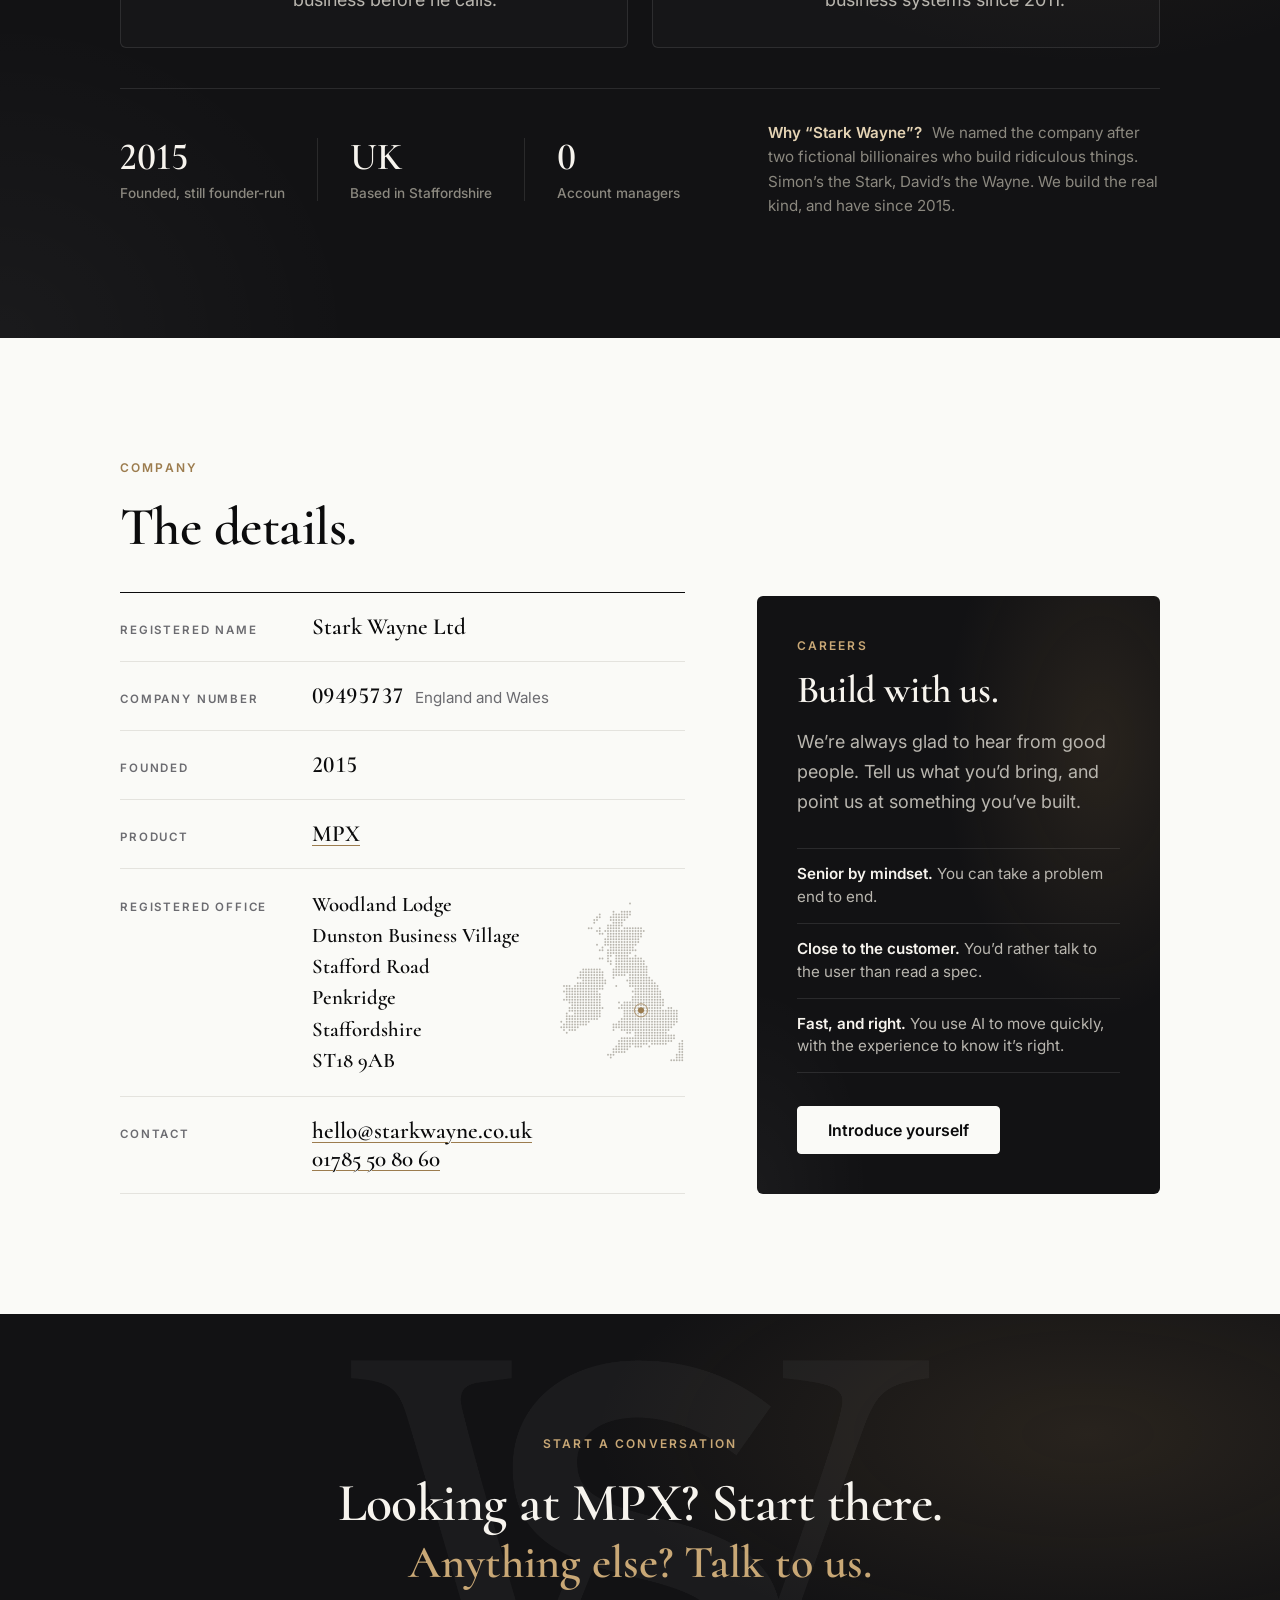
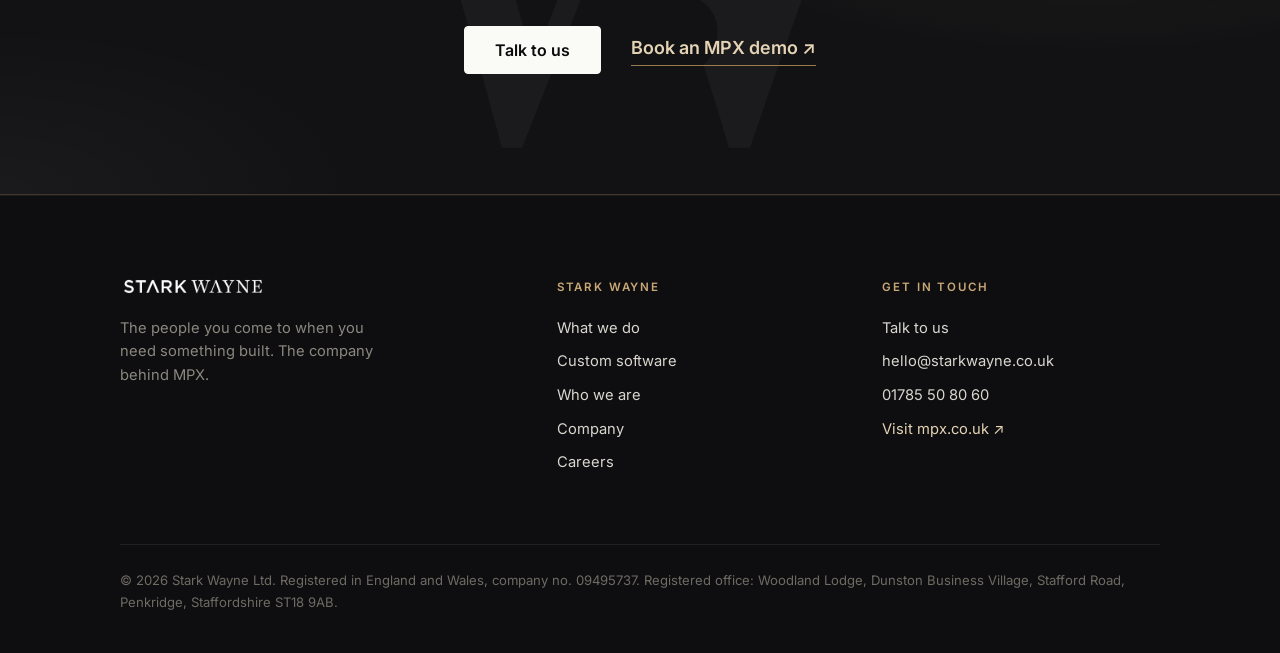
==== commit d59c030d: "One-page company site: the company behind MPX, plus custom software - Home rebuilt (direction A): he" ====
--- a/index.html
+++ b/index.html
@@ -4,189 +4,564 @@
 <meta charset="utf-8">
 <meta name="viewport" content="width=device-width, initial-scale=1">
 <title>Stark Wayne — The people you come to when you need something built</title>
-<meta name="description" content="Senior people, straight answers, working software — since 2015. AI makes us fast, experience makes us right.">
+<meta name="description" content="Stark Wayne Ltd is the UK software company behind MPX. Since 2015 we've built and run business systems, and we take on custom software work outside MPX too.">
 <meta property="og:type" content="website">
 <meta property="og:site_name" content="Stark Wayne">
 <meta property="og:title" content="Stark Wayne — The people you come to when you need something built">
-<meta property="og:description" content="Senior people, straight answers, working software — since 2015. AI makes us fast, experience makes us right.">
+<meta property="og:description" content="Stark Wayne Ltd is the UK software company behind MPX. Since 2015 we've built and run business systems, and we take on custom software work outside MPX too.">
 <meta property="og:url" content="https://starkwayne.co.uk/">
 <meta property="og:image" content="https://starkwayne.co.uk/assets/og-image.png">
 <meta property="og:image:width" content="1200">
 <meta property="og:image:height" content="630">
 <meta name="twitter:card" content="summary_large_image">
-<meta name="twitter:title" content="Stark Wayne — The people you come to when you need something built">
-<meta name="twitter:description" content="Senior people, straight answers, working software — since 2015. AI makes us fast, experience makes us right.">
-<meta name="twitter:image" content="https://starkwayne.co.uk/assets/og-image.png">
-<link rel="icon" type="image/png" href="assets/favicon.png">
+<link rel="canonical" href="https://starkwayne.co.uk/">
+<script type="application/ld+json">{"@context":"https://schema.org","@type":"Organization","name":"Stark Wayne","legalName":"Stark Wayne Ltd","url":"https://starkwayne.co.uk","logo":"https://starkwayne.co.uk/assets/sw-logo-combined.png","foundingDate":"2015","email":"hello@starkwayne.co.uk","telephone":"+44 1785 508060","address":{"@type":"PostalAddress","streetAddress":"Woodland Lodge, Dunston Business Village, Stafford Road","addressLocality":"Penkridge","addressRegion":"Staffordshire","postalCode":"ST18 9AB","addressCountry":"GB"},"identifier":{"@type":"PropertyValue","propertyID":"Companies House number","value":"09495737"},"founder":[{"@type":"Person","name":"David Burgess","jobTitle":"Technical Director"},{"@type":"Person","name":"Simon Belcher","jobTitle":"Operations Director"}],"brand":{"@type":"Brand","name":"MPX","url":"https://www.mpx.co.uk"}}</script>
+<link rel="icon" type="image/png" href="/assets/favicon.png">
 <link rel="preconnect" href="https://fonts.googleapis.com">
 <link rel="preconnect" href="https://fonts.gstatic.com" crossorigin>
 <link href="https://fonts.googleapis.com/css2?family=Cormorant:wght@400;500;600&family=Inter:wght@400;500;600&display=swap" rel="stylesheet">
-<link rel="stylesheet" href="assets/styles.css">
+<link rel="stylesheet" href="/assets/styles.css">
+<style>
+  /* One-page company site, direction A "the work, shown" (David, 2026-11-16).
+     Dark and light sections alternate; brass stays the only accent. */
+  :root{--brass-soft:#C9A876;--ink2:#121214;--dim:#8B887F;--soft:#B9B6AF;}
+  html{scroll-behavior:smooth;}
+  section[id]{scroll-margin-top:72px;}
+  section{padding:120px 0;}
+  section + section{border-top:0;}
+  .d{background:var(--ink2);color:var(--soft);position:relative;overflow:hidden;}
+  .d .eyebrow{color:var(--brass-soft);}
+  .d h2,.d h3{color:#F7F4EE;}
+  .glow{position:absolute;inset:0;pointer-events:none;background:radial-gradient(55% 65% at 85% 25%,rgba(156,124,78,.16),transparent 70%),radial-gradient(40% 50% at 0% 100%,rgba(255,255,255,.035),transparent 70%);}
+  h2{font-family:var(--serif);font-weight:600;font-size:clamp(2.4rem,4.2vw,3.6rem);line-height:1.05;letter-spacing:-.01em;margin:14px 0 0;color:var(--onyx);}
+  .intro{font-size:1.2rem;line-height:1.6;max-width:40rem;margin:22px 0 0;color:#3a3a3c;}
+  .d .intro{color:var(--soft);}
+  .rot{text-decoration:underline;text-decoration-color:var(--brass);text-decoration-thickness:2px;text-underline-offset:.14em;transition:opacity .28s ease;}
+  .rot.fade{opacity:0;}
+  .actions{display:flex;flex-wrap:wrap;gap:16px 30px;align-items:center;margin-top:40px;}
+  .tl{font-family:var(--sans);font-weight:600;text-decoration:none;border-bottom:1px solid var(--brass);padding-bottom:3px;color:var(--onyx);}
+  .d .tl{color:#E4D3B4;}
+  .tl:hover{color:var(--brassink);} .d .tl:hover{color:#fff;}
+
+  /* Hero */
+  .hero2{padding:0;}
+  .hero2 .grid{position:relative;display:grid;grid-template-columns:30rem minmax(0,1fr);gap:64px;align-items:center;min-height:min(680px,calc(100vh - 140px));padding-top:72px;padding-bottom:56px;}
+  .hero2 h1{font-family:var(--serif);font-weight:600;font-size:clamp(2.9rem,5vw,4.9rem);line-height:1.02;color:#F7F4EE;margin:18px 0 24px;letter-spacing:-.01em;}
+  .hero2 .lead{font-size:1.18rem;line-height:1.6;color:var(--soft);max-width:31rem;}
+  .shot{position:relative;animation:settle 1.1s cubic-bezier(.2,.7,.2,1) .25s both;}
+  @keyframes settle{from{opacity:0;transform:translateY(28px) scale(.985);}to{opacity:1;transform:none;}}
+  @media (prefers-reduced-motion:reduce){.shot{animation:none;}}
+  .shot::before{content:"";position:absolute;left:-18px;top:-18px;width:110px;height:110px;border-left:1px solid var(--brass);border-top:1px solid var(--brass);}
+  .shot img{width:820px;max-width:none;display:block;border-radius:10px;border:1px solid rgba(255,255,255,.12);box-shadow:0 60px 120px -40px rgba(0,0,0,.85);}
+  .shot figcaption{font:500 .8rem var(--sans);color:var(--dim);margin-top:14px;letter-spacing:.04em;}
+  .facts3{position:relative;display:grid;grid-template-columns:repeat(3,1fr);border-top:1px solid rgba(255,255,255,.1);padding-bottom:72px;}
+  .facts3 div{padding:28px 28px 0 0;}
+  .facts3 div + div{border-left:1px solid rgba(255,255,255,.1);padding-left:28px;}
+  .facts3 b{display:block;font-variant-numeric:lining-nums;font-family:var(--serif);font-weight:600;font-size:2.6rem;line-height:1;color:#F7F4EE;}
+  .facts3 span{display:block;font:500 .9rem var(--sans);color:var(--dim);margin-top:8px;}
+
+  #what-we-do{background:#F4F3EE;}
+  /* What we do: two cards */
+  .cards{display:grid;grid-template-columns:1fr 1fr;gap:24px;margin-top:56px;}
+  .card{border:1px solid var(--mist);border-radius:6px;background:var(--white);overflow:hidden;display:flex;flex-direction:column;transition:transform .35s ease,border-color .35s ease,box-shadow .35s ease;}
+  .card:hover{transform:translateY(-4px);border-color:var(--brass);box-shadow:0 30px 60px -45px rgba(0,0,0,.4);}
+  .card .vis img{transition:transform .6s ease;}
+  .card:hover .vis img{transform:translateY(-6px);}
+  @media (prefers-reduced-motion:reduce){.card,.card .vis img{transition:none;}.card:hover{transform:none;}}
+  .card .vis{height:260px;overflow:hidden;position:relative;}
+  .card .body{padding:36px 40px 40px;display:flex;flex-direction:column;flex:1;}
+  .card .label{font:600 .72rem var(--sans);letter-spacing:.18em;text-transform:uppercase;color:var(--brassink);}
+  .card h3{font-family:var(--serif);font-weight:600;font-size:2.2rem;line-height:1.05;margin:10px 0 14px;color:var(--onyx);}
+  .card p{color:#3a3a3c;line-height:1.65;margin:0 0 24px;}
+  .card .tl{margin-top:auto;align-self:flex-start;}
+  .vis-mpx{background:var(--ink2);}
+  .vis-mpx img{position:absolute;left:40px;top:40px;width:640px;border-radius:8px;border:1px solid rgba(255,255,255,.12);}
+  .vis-code{background:#E9E7E1;padding:32px 40px 0;}
+  .editor{background:var(--white);border:1px solid #D6D4CD;border-bottom:0;border-radius:8px 8px 0 0;height:100%;box-shadow:0 30px 60px -40px rgba(0,0,0,.35);font:500 .82rem/1.75 ui-monospace,SFMono-Regular,Menlo,monospace;color:#4a4a4f;}
+  .editor .bar{display:flex;align-items:center;gap:10px;padding:10px 16px;border-bottom:1px solid var(--mist);font:600 .75rem var(--sans);color:var(--graphite);}
+  .editor .bar i{width:9px;height:9px;border-radius:50%;background:var(--mist);display:inline-block;}
+  .editor pre{margin:0;padding:12px 16px;white-space:pre;}
+  .editor .fix{display:flex;justify-content:space-between;gap:16px;background:rgba(156,124,78,.14);box-shadow:inset 3px 0 0 var(--brass);margin:0 -16px;padding:0 16px;}
+  .editor .note{font:700 .7rem/2.4 var(--sans);color:var(--brassink);letter-spacing:.04em;white-space:nowrap;}
+  .editor .dim{color:#a3a29c;}
+
+  /* Custom software (dark) */
+  .offers{display:grid;grid-template-columns:1fr 1fr;margin-top:56px;border-top:1px solid rgba(255,255,255,.1);}
+  .offers > div{padding:40px 56px 40px 0;}
+  .offers > div + div{padding:40px 0 40px 56px;border-left:1px solid rgba(255,255,255,.1);}
+  .offers .label{font:600 .72rem var(--sans);letter-spacing:.18em;text-transform:uppercase;color:var(--brass-soft);}
+  .offers h3{font-family:var(--serif);font-weight:600;font-size:2rem;line-height:1.1;margin:10px 0 14px;}
+  .offers p{line-height:1.7;margin:0;}
+  .glyph{display:block;width:84px;height:84px;margin-bottom:20px;fill:none;stroke:rgba(242,239,232,.6);stroke-width:1.4;stroke-linecap:round;stroke-linejoin:round;}
+  .glyph circle{fill:rgba(242,239,232,.55);stroke:none;}
+  .glyph .b{stroke:var(--brass-soft);stroke-width:1.6;}
+  .glyph .f{stroke:rgba(242,239,232,.14);}
+  #custom .who-head{margin-bottom:8px;}
+  .offers .sf{margin:28px 0 8px;font:600 .72rem var(--sans);letter-spacing:.16em;text-transform:uppercase;color:var(--brass-soft);}
+  .ticks{list-style:none;margin:0;padding:0;}
+  .ticks li{position:relative;padding:7px 0 7px 26px;color:#E8E5DE;font-size:.98rem;}
+  .ticks li::before{content:"";position:absolute;left:2px;top:14px;width:11px;height:5px;border-left:1.5px solid var(--brass);border-bottom:1.5px solid var(--brass);transform:rotate(-45deg);}
+  .nudge{display:flex;flex-wrap:wrap;justify-content:space-between;align-items:center;gap:24px;margin-top:56px;padding-top:40px;border-top:1px solid rgba(255,255,255,.1);}
+  .nudge p{margin:0;font:600 1.6rem/1.2 var(--serif);color:#F7F4EE;}
+  .nudge p span{color:var(--brass-soft);}
+  .steps2{list-style:none;counter-reset:s;margin:8px 0 0;padding:0;display:grid;grid-template-columns:repeat(3,1fr);gap:24px;}
+  .steps2 li{counter-increment:s;position:relative;border:1px solid rgba(255,255,255,.1);border-radius:6px;padding:32px;background:rgba(255,255,255,.02);}
+  .steps2 li:not(:last-child)::after{content:"";position:absolute;top:53px;right:-25px;width:24px;height:1px;background:var(--brass);}
+  .steps2 li:not(:last-child)::before{box-shadow:none;}
+  .steps2 li .dot{position:absolute;top:50px;right:-4px;width:7px;height:7px;border-radius:50%;background:var(--brass);}
+  .steps2 li::before{content:"0" counter(s);display:block;font-variant-numeric:lining-nums;font-family:var(--serif);font-weight:600;font-size:2.8rem;line-height:1;color:var(--brass-soft);margin-bottom:18px;}
+  .steps2 b{display:block;font:600 1.05rem var(--sans);color:#F7F4EE;margin-bottom:8px;}
+  .steps2 span{line-height:1.6;}
+
+  /* Proof (light) */
+  .proof{text-align:center;padding:96px 0;background:var(--white);border-top:1px solid var(--mist);border-bottom:1px solid var(--mist);}
+  .proof .line{font-family:var(--serif);font-weight:600;font-size:clamp(2rem,3.6vw,3rem);line-height:1.12;color:var(--onyx);margin:0 auto;max-width:22ch;}
+  .proof .line b{color:var(--brassink);font-weight:600;}
+  .logos{display:grid;grid-template-columns:repeat(4,1fr);align-items:center;margin:52px auto 0;max-width:960px;border-top:1px solid var(--mist);border-bottom:1px solid var(--mist);}
+  .logos span{display:flex;align-items:center;justify-content:center;height:112px;}
+  .logos span + span{border-left:1px solid var(--mist);}
+  .logos img{width:auto;max-width:80%;filter:invert(1) brightness(.18);opacity:.9;}
+  .pq{margin:56px auto 32px;max-width:44rem;}
+  .pq blockquote{margin:0;font-family:var(--serif);font-weight:600;font-style:italic;font-size:clamp(1.6rem,2.6vw,2.1rem);line-height:1.25;color:var(--onyx);}
+  .pq figcaption{margin-top:16px;font:500 .9rem var(--sans);color:var(--graphite);}
+
+  /* Who we are (dark) */
+  .who-head{display:grid;grid-template-columns:1fr 1.15fr;gap:72px;align-items:end;}
+  .who-head .intro{margin:0;}
+  .founders2{display:grid;grid-template-columns:1fr 1fr;gap:24px;margin-top:18px;}
+  .founders2 article{display:flex;gap:28px;align-items:center;border:1px solid rgba(255,255,255,.1);border-radius:6px;padding:32px;background:rgba(255,255,255,.02);transition:border-color .35s ease;}
+  .founders2 article:hover{border-color:rgba(156,124,78,.6);}
+  .dirs{display:block;margin:64px 0 0;font:600 .72rem var(--sans);letter-spacing:.18em;text-transform:uppercase;color:var(--brass-soft);}
+  .portrait img{width:54%;height:auto;filter:invert(1) sepia(.6) saturate(1.4) hue-rotate(-12deg) brightness(.9);opacity:.9;}
+  .who-foot{display:grid;grid-template-columns:1.3fr 1fr;gap:56px;align-items:center;margin-top:40px;padding-top:32px;border-top:1px solid rgba(255,255,255,.1);}
+  .who-stats{display:grid;grid-template-columns:repeat(3,auto);gap:0;margin:0;justify-content:start;}
+  .who-stats div{padding:0 32px 0 0;}
+  .who-stats div + div{padding-left:32px;border-left:1px solid rgba(255,255,255,.1);}
+  .who-stats dt{font:600 2.4rem/1 var(--serif);color:#F7F4EE;font-variant-numeric:lining-nums;}
+  .who-stats dd{margin:8px 0 0;font:500 .85rem var(--sans);color:var(--dim);white-space:nowrap;}
+  .portrait{width:112px;height:112px;flex:none;border-radius:50%;display:flex;align-items:center;justify-content:center;
+    font:600 2rem var(--serif);color:#E4D3B4;letter-spacing:.02em;
+    background:radial-gradient(circle at 35% 30%,#2a2a2e,#151517);box-shadow:0 0 0 1px var(--brass),0 0 0 7px #121214,0 0 0 8px rgba(156,124,78,.35);}
+  .founders2 .label{font:600 .72rem var(--sans);letter-spacing:.16em;text-transform:uppercase;color:var(--brass-soft);}
+  .founders2 h3{font:600 1.9rem var(--serif);margin:8px 0 8px;color:#F7F4EE;}
+  .alias{font:italic 500 1.15rem var(--serif);color:var(--brass-soft);margin-left:6px;white-space:nowrap;}
+  .founders2 p{margin:0;line-height:1.6;}
+  .footnote{margin:0;font:400 .95rem/1.6 var(--sans);color:var(--dim);max-width:52rem;}
+  .footnote b{color:#E4D3B4;font-weight:600;margin-right:6px;}
+  .who2{display:grid;grid-template-columns:1.1fr 1fr;gap:72px;align-items:start;}
+  .founder{display:flex;align-items:center;gap:20px;padding:24px 0;border-bottom:1px solid rgba(255,255,255,.1);}
+  .founder:first-child{border-top:1px solid rgba(255,255,255,.1);}
+  .mono{width:64px;height:64px;border-radius:50%;border:1px solid var(--brass);display:flex;align-items:center;justify-content:center;font:600 1.3rem var(--serif);color:#E4D3B4;flex:none;}
+  .founder b{display:block;font:600 1.6rem var(--serif);color:#F7F4EE;}
+  .founder span{font:500 .9rem var(--sans);color:var(--dim);}
+  .aside-q{margin-top:40px;padding-left:22px;border-left:2px solid var(--brass);}
+  .aside-q h3{font:600 1.5rem var(--serif);margin:0 0 6px;}
+  .aside-q p{margin:0;line-height:1.6;}
+
+  /* Company + careers (light) */
+  .co{display:grid;grid-template-columns:1.4fr 1fr;gap:72px;align-items:stretch;}
+  .addr-row dd{display:flex;justify-content:space-between;align-items:center;gap:24px;}
+  .addr{font:600 1.3rem/1.5 var(--serif);}
+  .careers-card .cc-in{position:relative;height:100%;display:flex;flex-direction:column;}
+  .careers-card .btn{margin-top:auto;align-self:flex-start;}
+  .cc-list{list-style:none;margin:4px 0 32px;padding:0;border-top:1px solid rgba(255,255,255,.1);}
+  .cc-list li{padding:14px 0;border-bottom:1px solid rgba(255,255,255,.1);font:400 .95rem/1.5 var(--sans);}
+  .cc-list b{color:#F7F4EE;font-weight:600;}
+  .facts{display:grid;grid-template-columns:repeat(2,1fr);border-top:1px solid var(--mist);margin-top:32px;}
+  .facts div{padding:22px 32px 22px 0;border-bottom:1px solid var(--mist);}
+  .facts div:nth-child(even){padding-left:32px;border-left:1px solid var(--mist);}
+  .facts dt{font:600 .72rem var(--sans);letter-spacing:.16em;text-transform:uppercase;color:var(--graphite);margin:0 0 6px;}
+  .facts dd{margin:0;color:var(--onyx);line-height:1.5;}
+  .facts a{color:var(--brassink);}
+  .ledger{margin:36px 0 0;border-top:1px solid var(--onyx);}
+  .ledger div{display:grid;grid-template-columns:12rem 1fr;align-items:baseline;padding:20px 0;border-bottom:1px solid var(--mist);}
+  .ledger dt,.office dt{font:600 .72rem var(--sans);letter-spacing:.16em;text-transform:uppercase;color:var(--graphite);margin:0;}
+  .ledger dd{margin:0;font:600 1.45rem var(--serif);color:var(--onyx);}
+  .ledger .num{font-variant-numeric:tabular-nums lining-nums;letter-spacing:.02em;}
+  .ledger small{font:400 .95rem var(--sans);color:var(--graphite);margin-left:6px;}
+  .ledger a{color:var(--onyx);text-decoration:underline;text-decoration-color:var(--brass);text-underline-offset:4px;text-decoration-thickness:1px;}
+  .office dd{margin:10px 0 0;font:600 1.2rem/1.45 var(--serif);color:var(--onyx);}
+  .uk{width:132px;height:auto;display:block;flex:none;}
+  .uk circle{fill:#B8B5AD;}
+  .uk .pin{fill:var(--brass);}
+  .uk .pin{r:1.1px;}
+  .uk .pin-ring{fill:none;stroke:var(--brass);stroke-width:.35;opacity:.8;r:2.4px;}
+  .careers-card{border-radius:6px;padding:40px;position:relative;overflow:hidden;margin-top:138px;}
+  .careers-card h3{font:600 2.4rem var(--serif);margin:12px 0 14px;color:#F7F4EE;}
+  .careers-card p{line-height:1.65;margin:0 0 28px;}
+
+  /* Close (dark) */
+  .close{text-align:center;padding:120px 0;border-bottom:1px solid rgba(156,124,78,.35);}
+  .close h2{max-width:none;margin:14px auto 0;}
+  .close-sub{font-family:var(--serif);font-weight:600;font-size:clamp(2rem,3.6vw,3.1rem);line-height:1.05;color:var(--brass-soft);margin:6px 0 0;}
+  .close-mark{position:absolute;left:50%;top:50%;width:min(70vw,620px);transform:translate(-50%,-50%);filter:invert(1);opacity:.035;pointer-events:none;}
+  .proof .eyebrow,.close .eyebrow{display:block;text-align:center;margin-left:auto;margin-right:auto;}
+  .close .intro{margin:20px auto 0;}
+  .close .actions{justify-content:center;}
+
+  @media (max-width:1100px){
+    .hero2 .grid{grid-template-columns:1fr;min-height:0;max-height:none;padding-top:72px;gap:48px;}
+    .shot img{width:100%;max-width:100%;}
+  }
+  @media (max-width:820px){
+    section{padding:88px 0;}
+    .facts3,.cards,.offers,.steps2,.who2,.co,.facts{grid-template-columns:1fr;}
+    .facts3 div + div{border-left:0;padding-left:0;border-top:1px solid rgba(255,255,255,.1);}
+    .facts3 div{padding:22px 0;}
+    .offers > div,.offers > div + div{padding:32px 0;border-left:0;}
+    .offers > div + div{border-top:1px solid rgba(255,255,255,.1);}
+    .steps2 li:not(:last-child)::after{top:auto;bottom:-25px;right:auto;left:40px;width:1px;height:24px;}
+    .steps2 li .dot{top:auto;bottom:-4px;right:auto;left:37px;}
+    .card .body{padding:28px;}
+    .card .vis{height:200px;}
+    .vis-mpx img{left:24px;top:24px;width:520px;}
+    .vis-code{padding:24px 24px 0;height:auto;}
+    .editor{font-size:.72rem;}
+    .editor .fix{flex-wrap:wrap;gap:0 12px;}
+    .editor .note{line-height:1.6;padding-bottom:4px;}
+    .who2,.co{gap:48px;}
+    .who-head,.founders2{grid-template-columns:1fr;gap:28px;}
+    .founders2{margin-top:16px;}
+    .who-foot{grid-template-columns:1fr;gap:28px;}
+    .who-stats{grid-template-columns:repeat(3,1fr);}
+    .who-stats div{padding-right:12px;} .who-stats div + div{padding-left:12px;}
+    .who-stats dt{font-size:1.7rem;}
+    .who-stats dd{white-space:normal;}
+    .founders2 article{flex-direction:column;align-items:flex-start;gap:22px;padding:28px;}
+    .portrait{width:88px;height:88px;font-size:1.6rem;}
+    .logos{grid-template-columns:1fr 1fr;}
+    .logos span{height:96px;}
+    .logos span:nth-child(3){border-left:0;}
+    .logos span:nth-child(n+3){border-top:1px solid var(--mist);}
+    .facts div,.facts div:nth-child(even){padding:18px 0;border-left:0;}
+    .ledger div{grid-template-columns:1fr;gap:6px;}
+    .uk{width:96px;}
+    .careers-card{margin-top:0;}
+    .careers-card .btn{margin-top:8px;}
+    .careers-card{padding:32px;}
+    .shot::before{display:none;}
+  }
+</style>
 </head>
 <body>
 
-<header class="nav">
+<header class="nav" id="nav">
   <div class="wrap">
-    <a class="brand" href="/"><img src="assets/sw-logo-simple.png" alt="Stark Wayne"></a>
-    <div style="display:flex;align-items:center;gap:36px;">
-      <nav class="nav-links" id="navlinks">
-        <a href="/" aria-current="page">Home</a>
-        <a href="/how-we-work">How we work</a>
-        <a href="/proof">Proof</a>
-        <a href="/about">About</a>
-        <a href="/contact">Contact</a>
-      </nav>
-      <a class="btn" href="/contact">Book a call</a>
-      <button class="nav-toggle" aria-label="Menu" onclick="document.getElementById('navlinks').classList.toggle('open')">&#8801;</button>
+    <a class="brand" href="/" aria-label="Stark Wayne home"><img src="/assets/sw-logo-simple.png" alt="Stark Wayne"></a>
+    <nav class="nav-links" aria-label="Main">
+      <a href="/#what-we-do">What we do</a>
+      <a href="/#custom">Custom software</a>
+      <a href="/#who-we-are">Who we are</a>
+      <a href="/#company">Company</a>
+    </nav>
+    <div class="nav-right">
+      <a class="btn" href="/contact">Talk to us</a>
+      <button class="burger" id="burger" aria-label="Open menu" aria-expanded="false" aria-controls="menu"><span></span><span></span></button>
     </div>
   </div>
 </header>
+<div class="menu" id="menu">
+  <div class="menu-inner">
+    <ol>
+      <li><a href="/#what-we-do"><b>What we do</b><small>MPX, and software outside it</small></a></li>
+      <li><a href="/#custom"><b>Custom software</b><small>Take over an app, or build something new</small></a></li>
+      <li><a href="/#who-we-are"><b>Who we are</b><small>Small, senior and still building</small></a></li>
+      <li><a href="/#company"><b>Company</b><small>The details, and careers</small></a></li>
+      <li><a href="/contact"><b>Contact</b><small>Talk to the people who build it</small></a></li>
+    </ol>
+    <div class="menu-foot">
+      <a class="btn" href="/contact">Talk to us</a>
+      <p><a href="mailto:hello@starkwayne.co.uk">hello@starkwayne.co.uk</a><br><a href="tel:+441785508060">01785 50 80 60</a><br><a class="mpx" href="https://www.mpx.co.uk">Visit mpx.co.uk &#8599;</a></p>
+    </div>
+  </div>
+</div>
 
 <main>
 
-  <!-- Hero (final phrase rotates then settles on "something built" — rotation = design pass) -->
-  <section class="hero">
-    <img class="hero-watermark" src="assets/sw-logo-monogram.png" alt="" aria-hidden="true">
+  <section class="hero hero2 d">
+    <div class="glow"></div>
+    <div class="wrap grid">
+      <div>
+        <p class="eyebrow">The company behind MPX &middot; Est. 2015</p>
+        <h1>The people you come to when you need <span class="rot" id="heroRotate">something built.</span></h1>
+        <p class="lead">Senior people, straight answers, working software — since 2015. AI makes us fast — experience makes us right.</p>
+        <div class="actions">
+          <a class="btn light" href="/contact">Talk to us</a>
+          <a class="tl" href="https://www.mpx.co.uk">Visit mpx.co.uk &#8599;</a>
+        </div>
+      </div>
+      <figure class="shot" style="margin:0">
+        <img src="/assets/mpx-screen-mono.jpg" alt="The MPX business system, built and run by Stark Wayne">
+        <figcaption>MPX &middot; the business system we built and run</figcaption>
+      </figure>
+    </div>
+    <div class="wrap facts3">
+      <div><b>2015</b><span>Building and running software since</span></div>
+      <div><b>&pound;500m+</b><span>Through the systems we run</span></div>
+      <div><b>Direct</b><span>You talk to the people who build it</span></div>
+    </div>
+  </section>
+
+  <section id="what-we-do">
     <div class="wrap">
-      <div class="est-lockup">
-        <img class="logo" src="assets/sw-logo-combined-inverted.png" alt="Stark Wayne">
-        <div class="est-line">Est. 2015</div>
-      </div>
-      <h1>The people you come to when you need <span class="rotator"><span class="rw ghost" aria-hidden="true">an idea off the ground.</span><span class="rw live" id="heroRotate">something built.</span></span></h1>
-      <p class="lead">Senior people, straight answers, working software — since 2015. AI makes us fast — experience makes us right.</p>
-      <a class="btn light" href="/contact">Book a call</a>
-      <p class="cta-micro">We&rsquo;ll call you back within the hour — you&rsquo;ll talk to someone who actually builds things.</p>
-    </div>
-  </section>
-
-  <!-- Credibility strip -->
-  <section class="cred-strip">
-    <div class="wrap">EST. 2015 · A decade in production · Trusted by an EDF company</div>
-  </section>
-
-  <!-- The position -->
-  <section class="prose">
-    <div class="wrap narrow">
-      <p class="eyebrow">The position</p>
-      <h2>A third option.</h2>
-      <p>Corporate consultancies are slow, expensive and never quite learn your business. Hiring your own team means months before a line of code ships. <span class="kicker">We&rsquo;re the third option:</span> a senior team you bring in now, that gets under the skin of your business and stays.</p>
-    </div>
-  </section>
-
-  <!-- Pillars -->
-  <section>
+      <p class="eyebrow">What we do</p>
+      <h2>Two ways we can help.</h2>
+      <div class="cards">
+        <article class="card">
+          <div class="vis vis-mpx"><img src="/assets/mpx-production-mono.jpg" alt=""></div>
+          <div class="body">
+            <span class="label">Our product</span>
+            <h3>MPX</h3>
+            <p>One system your whole business runs on: stock, orders, jobs, people and money in one place, shaped around how you work and looked after by us.</p>
+            <a class="tl" href="https://www.mpx.co.uk">Visit mpx.co.uk &#8599;</a>
+          </div>
+        </article>
+        <article class="card">
+          <div class="vis vis-code" aria-hidden="true">
+            <div class="editor">
+              <div class="bar"><i></i><i></i><i></i>&nbsp; courier-sync.js</div>
+<pre><span class="dim">// built in an afternoon, now runs dispatch</span>
+<span class="fix"><span>const limit = rateLimit(60)</span><span class="note">Within the courier&rsquo;s limits</span></span><span class="fix"><span>const key = secrets.get("KEY")</span><span class="note">Key out of the code</span></span>async function checkTracking(parcels) {
+<span class="fix"><span>  await limit.wait()</span><span class="note">Tested</span></span>  ...</pre>
+            </div>
+          </div>
+          <div class="body">
+            <span class="label">Outside MPX</span>
+            <h3>Custom software</h3>
+            <p>Some work doesn&rsquo;t belong in MPX: an app someone built with AI that the business now depends on, or a new idea that needs building properly. We take that on too.</p>
+            <a class="tl" href="#custom">How it works &darr;</a>
+          </div>
+        </article>
+      </div>
+    </div>
+  </section>
+
+  <section id="custom" class="d">
+    <div class="glow"></div>
+    <div class="wrap" style="position:relative">
+      <div class="who-head">
+        <div>
+          <p class="eyebrow">Custom software</p>
+          <h2>Built in a hurry?<br>We&rsquo;ll make it last.</h2>
+        </div>
+        <p class="intro">AI has made it easy to build software. Keeping it safe, connected and running is still a job for experienced people.</p>
+      </div>
+      <div class="offers">
+        <div>
+          <svg class="glyph" viewBox="0 0 56 56" aria-hidden="true"><rect x="5" y="9" width="40" height="32" rx="3"/><path d="M5 17h40"/><circle cx="10" cy="13" r=".8"/><circle cx="14" cy="13" r=".8"/><path d="M13 25h12M13 31h8"/><path d="M38 32l-6 6m0 0l3 3 9-9-3-3m-9 9l-3 3m6-15a5 5 0 0 0 6 6l6 6-3 3-6-6a5 5 0 0 0-6-6l3-3z" class="b"/></svg>
+          <span class="label">Take it over</span>
+          <h3>An app you now depend on</h3>
+          <p>Someone built a tool with AI and it works. Now the business relies on it, and nobody&rsquo;s sure how it&rsquo;s put together, what it connects to or what happens when it breaks. We&rsquo;ll take it on: find the weak spots, make it secure and keep it running.</p>
+          <p class="sf">Sound familiar?</p>
+          <ul class="ticks">
+            <li>Only one person knows how it works</li>
+            <li>It breaks, and nobody&rsquo;s sure why</li>
+            <li>It holds customer data or takes payments</li>
+            <li>It&rsquo;s never been security-checked</li>
+          </ul>
+        </div>
+        <div>
+          <svg class="glyph" viewBox="0 0 56 56" aria-hidden="true"><rect x="6" y="8" width="38" height="38" rx="2" stroke-dasharray="2 3"/><path d="M6 20h38M6 32h38M18 8v38M30 8v38" class="f"/><path d="M12 38l12-14 8 6 10-14" class="b"/><path d="M46 46l4-4M46 46h-4" class="b"/></svg>
+          <span class="label">Build it new</span>
+          <h3>An idea that needs doing properly</h3>
+          <p>A new product, a customer portal, a tool your team keeps asking for. We build it with the same care as the systems we&rsquo;ve run since 2015, quickly, and with someone to look after it once it&rsquo;s live.</p>
+          <p class="sf">Good fits</p>
+          <ul class="ticks">
+            <li>A customer portal or self-service tool</li>
+            <li>An internal tool your team keeps asking for</li>
+            <li>Connecting systems that don&rsquo;t talk to each other</li>
+            <li>A new product idea, built properly from day one</li>
+          </ul>
+        </div>
+      </div>
+      <ol class="steps2" style="margin-top:48px">
+        <li><i class="dot" aria-hidden="true"></i><b>We understand it first</b><span>How it works, what it touches and what it&rsquo;s for, before we change anything.</span></li>
+        <li><i class="dot" aria-hidden="true"></i><b>We make it safe</b><span>Security, connections and the risks nobody&rsquo;s checked, sorted first.</span></li>
+        <li><b>We build it forward</b><span>New features as you grow, kept running and supported by the people who know it.</span></li>
+      </ol>
+      <div class="nudge">
+        <p>Not sure it&rsquo;s worth a look? <span>Tell us what you&rsquo;ve got.</span></p>
+        <div class="actions" style="margin:0">
+          <a class="btn light" href="/contact">Talk to us</a>
+        <a class="tl" href="https://www.mpx.co.uk/blog-articles/the-risks-of-vibe-coding-business-apps">Read: the risks of vibe-coded business apps &#8599;</a>
+      </div>
+    </div>
+  </section>
+
+  <section class="proof">
     <div class="wrap">
-      <p class="eyebrow">Why Stark Wayne</p>
-      <h2>Built on experience, not hype.</h2>
-      <div class="pillars">
-        <div class="pillar">
-          <h3>Over a decade of building</h3>
-          <p>We&rsquo;ve built and run real software since 2015 — our own platform included, in production every day.</p>
+      <p class="eyebrow">Trusted by</p>
+      <p class="line">Software an <b>EDF company</b> runs on, every day.</p>
+      <div class="logos">
+        <span><img src="/assets/customers/edf-heat-pumps-white.png" alt="EDF Heat Pumps" style="height:52px;"></span>
+        <span><img src="/assets/customers/amca-white.png" alt="AMCA" style="height:26px;"></span>
+        <span><img src="/assets/customers/sis-white.png" alt="SIS Engineering Services" style="height:36px;"></span>
+        <span><img src="/assets/customers/kaybee-white.png" alt="Kaybee Site Services" style="height:42px;"></span>
+      </div>
+      <figure class="pq">
+        <blockquote>&ldquo;They just understand what we need better than we do most of the time.&rdquo;</blockquote>
+        <figcaption>Courtney, Head of Transformation &amp; Reporting, EDF Heat Pumps</figcaption>
+      </figure>
+      <a class="tl" href="https://www.mpx.co.uk/case-studies/edf-heat-pumps-cbheating">Read the EDF Heat Pumps story &#8599;</a>
+    </div>
+  </section>
+
+  <section id="who-we-are" class="d">
+    <div class="glow"></div>
+    <div class="wrap" style="position:relative">
+      <div class="who-head">
+        <div>
+          <p class="eyebrow">Who we are</p>
+          <h2>Founder-led,<br>and still building.</h2>
         </div>
-        <div class="pillar">
-          <h3>Close, and fast</h3>
-          <p>You deal with the people who build it — no account managers, no queue.</p>
+        <p class="intro">Stark Wayne is run by the two people who started it, with a close team of experienced developers behind them. The directors still build, and you deal with the team directly: no account managers, no hand-offs. We use AI every day, with more than a decade of experience behind how we use it.</p>
+      </div>
+      <p class="label dirs">The directors</p>
+      <div class="founders2">
+        <article>
+          <span class="portrait"><img src="/assets/sw-logo-monogram.png" alt=""></span>
+          <div>
+            <span class="label">Co-founder &middot; Operations Director</span>
+            <h3>Simon Belcher <em class="alias">the Stark</em></h3>
+            <p>Usually the first person you&rsquo;ll speak to. He&rsquo;ll have looked at your business before he calls.</p>
+          </div>
+        </article>
+        <article>
+          <span class="portrait"><img src="/assets/sw-logo-monogram.png" alt=""></span>
+          <div>
+            <span class="label">Co-founder &middot; Technical Director</span>
+            <h3>David Burgess <em class="alias">the Wayne</em></h3>
+            <p>Leads how everything is designed and built, and has been building business systems since 2011.</p>
+          </div>
+        </article>
+      </div>
+      <div class="who-foot">
+        <dl class="who-stats">
+          <div><dt>2015</dt><dd>Founded, still founder-run</dd></div>
+          <div><dt>UK</dt><dd>Based in Staffordshire</dd></div>
+          <div><dt>0</dt><dd>Account managers</dd></div>
+        </dl>
+        <p class="footnote"><b>Why &ldquo;Stark Wayne&rdquo;?</b> We named the company after two fictional billionaires who build ridiculous things. Simon&rsquo;s the Stark, David&rsquo;s the Wayne. We build the real kind, and have since 2015.</p>
+      </div>
+    </div>
+  </section>
+
+  <section id="company">
+    <div class="wrap co">
+      <div>
+        <p class="eyebrow">Company</p>
+        <h2>The details.</h2>
+        <dl class="ledger">
+          <div><dt>Registered name</dt><dd>Stark Wayne Ltd</dd></div>
+          <div><dt>Company number</dt><dd><span class="num">09495737</span> <small>England and Wales</small></dd></div>
+          <div><dt>Founded</dt><dd><span class="num">2015</span></dd></div>
+          <div><dt>Product</dt><dd><a href="https://www.mpx.co.uk">MPX</a></dd></div>
+          <div class="addr-row"><dt>Registered office</dt><dd><span class="addr">Woodland Lodge<br>Dunston Business Village<br>Stafford Road<br>Penkridge<br>Staffordshire<br>ST18 9AB</span><svg class="uk" viewBox="-1 -1 48 61" aria-hidden="true"><circle cx="27" cy="1" r=".34"/><circle cx="21" cy="4" r=".34"/><circle cx="24" cy="4" r=".34"/><circle cx="25" cy="4" r=".34"/><circle cx="26" cy="4" r=".34"/><circle cx="27" cy="4" r=".34"/><circle cx="16" cy="5" r=".34"/><circle cx="21" cy="5" r=".34"/><circle cx="22" cy="5" r=".34"/><circle cx="23" cy="5" r=".34"/><circle cx="24" cy="5" r=".34"/><circle cx="25" cy="5" r=".34"/><circle cx="26" cy="5" r=".34"/><circle cx="27" cy="5" r=".34"/><circle cx="15" cy="6" r=".34"/><circle cx="16" cy="6" r=".34"/><circle cx="20" cy="6" r=".34"/><circle cx="21" cy="6" r=".34"/><circle cx="22" cy="6" r=".34"/><circle cx="23" cy="6" r=".34"/><circle cx="24" cy="6" r=".34"/><circle cx="25" cy="6" r=".34"/><circle cx="26" cy="6" r=".34"/><circle cx="14" cy="7" r=".34"/><circle cx="15" cy="7" r=".34"/><circle cx="20" cy="7" r=".34"/><circle cx="21" cy="7" r=".34"/><circle cx="22" cy="7" r=".34"/><circle cx="23" cy="7" r=".34"/><circle cx="24" cy="7" r=".34"/><circle cx="25" cy="7" r=".34"/><circle cx="14" cy="8" r=".34"/><circle cx="21" cy="8" r=".34"/><circle cx="22" cy="8" r=".34"/><circle cx="23" cy="8" r=".34"/><circle cx="24" cy="8" r=".34"/><circle cx="19" cy="9" r=".34"/><circle cx="20" cy="9" r=".34"/><circle cx="21" cy="9" r=".34"/><circle cx="22" cy="9" r=".34"/><circle cx="23" cy="9" r=".34"/><circle cx="24" cy="9" r=".34"/><circle cx="12" cy="10" r=".34"/><circle cx="13" cy="10" r=".34"/><circle cx="16" cy="10" r=".34"/><circle cx="19" cy="10" r=".34"/><circle cx="20" cy="10" r=".34"/><circle cx="21" cy="10" r=".34"/><circle cx="22" cy="10" r=".34"/><circle cx="23" cy="10" r=".34"/><circle cx="25" cy="10" r=".34"/><circle cx="26" cy="10" r=".34"/><circle cx="27" cy="10" r=".34"/><circle cx="28" cy="10" r=".34"/><circle cx="29" cy="10" r=".34"/><circle cx="30" cy="10" r=".34"/><circle cx="31" cy="10" r=".34"/><circle cx="15" cy="11" r=".34"/><circle cx="16" cy="11" r=".34"/><circle cx="18" cy="11" r=".34"/><circle cx="19" cy="11" r=".34"/><circle cx="20" cy="11" r=".34"/><circle cx="21" cy="11" r=".34"/><circle cx="22" cy="11" r=".34"/><circle cx="23" cy="11" r=".34"/><circle cx="24" cy="11" r=".34"/><circle cx="25" cy="11" r=".34"/><circle cx="26" cy="11" r=".34"/><circle cx="27" cy="11" r=".34"/><circle cx="28" cy="11" r=".34"/><circle cx="29" cy="11" r=".34"/><circle cx="30" cy="11" r=".34"/><circle cx="31" cy="11" r=".34"/><circle cx="32" cy="11" r=".34"/><circle cx="16" cy="12" r=".34"/><circle cx="17" cy="12" r=".34"/><circle cx="19" cy="12" r=".34"/><circle cx="20" cy="12" r=".34"/><circle cx="21" cy="12" r=".34"/><circle cx="22" cy="12" r=".34"/><circle cx="23" cy="12" r=".34"/><circle cx="24" cy="12" r=".34"/><circle cx="25" cy="12" r=".34"/><circle cx="26" cy="12" r=".34"/><circle cx="27" cy="12" r=".34"/><circle cx="28" cy="12" r=".34"/><circle cx="29" cy="12" r=".34"/><circle cx="30" cy="12" r=".34"/><circle cx="31" cy="12" r=".34"/><circle cx="19" cy="13" r=".34"/><circle cx="20" cy="13" r=".34"/><circle cx="21" cy="13" r=".34"/><circle cx="22" cy="13" r=".34"/><circle cx="23" cy="13" r=".34"/><circle cx="24" cy="13" r=".34"/><circle cx="25" cy="13" r=".34"/><circle cx="26" cy="13" r=".34"/><circle cx="27" cy="13" r=".34"/><circle cx="28" cy="13" r=".34"/><circle cx="29" cy="13" r=".34"/><circle cx="30" cy="13" r=".34"/><circle cx="31" cy="13" r=".34"/><circle cx="18" cy="14" r=".34"/><circle cx="19" cy="14" r=".34"/><circle cx="20" cy="14" r=".34"/><circle cx="21" cy="14" r=".34"/><circle cx="22" cy="14" r=".34"/><circle cx="23" cy="14" r=".34"/><circle cx="24" cy="14" r=".34"/><circle cx="25" cy="14" r=".34"/><circle cx="26" cy="14" r=".34"/><circle cx="27" cy="14" r=".34"/><circle cx="28" cy="14" r=".34"/><circle cx="29" cy="14" r=".34"/><circle cx="30" cy="14" r=".34"/><circle cx="18" cy="15" r=".34"/><circle cx="19" cy="15" r=".34"/><circle cx="20" cy="15" r=".34"/><circle cx="21" cy="15" r=".34"/><circle cx="22" cy="15" r=".34"/><circle cx="23" cy="15" r=".34"/><circle cx="24" cy="15" r=".34"/><circle cx="25" cy="15" r=".34"/><circle cx="26" cy="15" r=".34"/><circle cx="27" cy="15" r=".34"/><circle cx="28" cy="15" r=".34"/><circle cx="29" cy="15" r=".34"/><circle cx="30" cy="15" r=".34"/><circle cx="15" cy="16" r=".34"/><circle cx="18" cy="16" r=".34"/><circle cx="19" cy="16" r=".34"/><circle cx="20" cy="16" r=".34"/><circle cx="21" cy="16" r=".34"/><circle cx="22" cy="16" r=".34"/><circle cx="23" cy="16" r=".34"/><circle cx="24" cy="16" r=".34"/><circle cx="25" cy="16" r=".34"/><circle cx="26" cy="16" r=".34"/><circle cx="27" cy="16" r=".34"/><circle cx="28" cy="16" r=".34"/><circle cx="29" cy="16" r=".34"/><circle cx="17" cy="17" r=".34"/><circle cx="20" cy="17" r=".34"/><circle cx="21" cy="17" r=".34"/><circle cx="22" cy="17" r=".34"/><circle cx="23" cy="17" r=".34"/><circle cx="24" cy="17" r=".34"/><circle cx="25" cy="17" r=".34"/><circle cx="26" cy="17" r=".34"/><circle cx="27" cy="17" r=".34"/><circle cx="28" cy="17" r=".34"/><circle cx="16" cy="18" r=".34"/><circle cx="17" cy="18" r=".34"/><circle cx="19" cy="18" r=".34"/><circle cx="20" cy="18" r=".34"/><circle cx="21" cy="18" r=".34"/><circle cx="22" cy="18" r=".34"/><circle cx="23" cy="18" r=".34"/><circle cx="24" cy="18" r=".34"/><circle cx="25" cy="18" r=".34"/><circle cx="26" cy="18" r=".34"/><circle cx="27" cy="18" r=".34"/><circle cx="28" cy="18" r=".34"/><circle cx="29" cy="18" r=".34"/><circle cx="19" cy="19" r=".34"/><circle cx="20" cy="19" r=".34"/><circle cx="21" cy="19" r=".34"/><circle cx="22" cy="19" r=".34"/><circle cx="23" cy="19" r=".34"/><circle cx="24" cy="19" r=".34"/><circle cx="25" cy="19" r=".34"/><circle cx="26" cy="19" r=".34"/><circle cx="27" cy="19" r=".34"/><circle cx="19" cy="20" r=".34"/><circle cx="20" cy="20" r=".34"/><circle cx="22" cy="20" r=".34"/><circle cx="23" cy="20" r=".34"/><circle cx="24" cy="20" r=".34"/><circle cx="25" cy="20" r=".34"/><circle cx="26" cy="20" r=".34"/><circle cx="29" cy="20" r=".34"/><circle cx="16" cy="21" r=".34"/><circle cx="17" cy="21" r=".34"/><circle cx="19" cy="21" r=".34"/><circle cx="22" cy="21" r=".34"/><circle cx="23" cy="21" r=".34"/><circle cx="24" cy="21" r=".34"/><circle cx="25" cy="21" r=".34"/><circle cx="26" cy="21" r=".34"/><circle cx="27" cy="21" r=".34"/><circle cx="28" cy="21" r=".34"/><circle cx="29" cy="21" r=".34"/><circle cx="30" cy="21" r=".34"/><circle cx="31" cy="21" r=".34"/><circle cx="19" cy="22" r=".34"/><circle cx="20" cy="22" r=".34"/><circle cx="22" cy="22" r=".34"/><circle cx="23" cy="22" r=".34"/><circle cx="24" cy="22" r=".34"/><circle cx="25" cy="22" r=".34"/><circle cx="26" cy="22" r=".34"/><circle cx="27" cy="22" r=".34"/><circle cx="28" cy="22" r=".34"/><circle cx="29" cy="22" r=".34"/><circle cx="30" cy="22" r=".34"/><circle cx="31" cy="22" r=".34"/><circle cx="32" cy="22" r=".34"/><circle cx="20" cy="23" r=".34"/><circle cx="22" cy="23" r=".34"/><circle cx="23" cy="23" r=".34"/><circle cx="24" cy="23" r=".34"/><circle cx="25" cy="23" r=".34"/><circle cx="26" cy="23" r=".34"/><circle cx="27" cy="23" r=".34"/><circle cx="28" cy="23" r=".34"/><circle cx="29" cy="23" r=".34"/><circle cx="30" cy="23" r=".34"/><circle cx="31" cy="23" r=".34"/><circle cx="32" cy="23" r=".34"/><circle cx="22" cy="24" r=".34"/><circle cx="23" cy="24" r=".34"/><circle cx="24" cy="24" r=".34"/><circle cx="25" cy="24" r=".34"/><circle cx="26" cy="24" r=".34"/><circle cx="27" cy="24" r=".34"/><circle cx="28" cy="24" r=".34"/><circle cx="29" cy="24" r=".34"/><circle cx="30" cy="24" r=".34"/><circle cx="31" cy="24" r=".34"/><circle cx="32" cy="24" r=".34"/><circle cx="33" cy="24" r=".34"/><circle cx="10" cy="25" r=".34"/><circle cx="11" cy="25" r=".34"/><circle cx="12" cy="25" r=".34"/><circle cx="13" cy="25" r=".34"/><circle cx="14" cy="25" r=".34"/><circle cx="15" cy="25" r=".34"/><circle cx="16" cy="25" r=".34"/><circle cx="21" cy="25" r=".34"/><circle cx="22" cy="25" r=".34"/><circle cx="23" cy="25" r=".34"/><circle cx="24" cy="25" r=".34"/><circle cx="25" cy="25" r=".34"/><circle cx="26" cy="25" r=".34"/><circle cx="27" cy="25" r=".34"/><circle cx="28" cy="25" r=".34"/><circle cx="29" cy="25" r=".34"/><circle cx="30" cy="25" r=".34"/><circle cx="31" cy="25" r=".34"/><circle cx="32" cy="25" r=".34"/><circle cx="33" cy="25" r=".34"/><circle cx="9" cy="26" r=".34"/><circle cx="10" cy="26" r=".34"/><circle cx="11" cy="26" r=".34"/><circle cx="12" cy="26" r=".34"/><circle cx="13" cy="26" r=".34"/><circle cx="14" cy="26" r=".34"/><circle cx="15" cy="26" r=".34"/><circle cx="16" cy="26" r=".34"/><circle cx="17" cy="26" r=".34"/><circle cx="21" cy="26" r=".34"/><circle cx="22" cy="26" r=".34"/><circle cx="23" cy="26" r=".34"/><circle cx="24" cy="26" r=".34"/><circle cx="25" cy="26" r=".34"/><circle cx="26" cy="26" r=".34"/><circle cx="27" cy="26" r=".34"/><circle cx="28" cy="26" r=".34"/><circle cx="29" cy="26" r=".34"/><circle cx="30" cy="26" r=".34"/><circle cx="31" cy="26" r=".34"/><circle cx="32" cy="26" r=".34"/><circle cx="33" cy="26" r=".34"/><circle cx="9" cy="27" r=".34"/><circle cx="10" cy="27" r=".34"/><circle cx="11" cy="27" r=".34"/><circle cx="12" cy="27" r=".34"/><circle cx="13" cy="27" r=".34"/><circle cx="14" cy="27" r=".34"/><circle cx="15" cy="27" r=".34"/><circle cx="16" cy="27" r=".34"/><circle cx="17" cy="27" r=".34"/><circle cx="21" cy="27" r=".34"/><circle cx="22" cy="27" r=".34"/><circle cx="23" cy="27" r=".34"/><circle cx="24" cy="27" r=".34"/><circle cx="25" cy="27" r=".34"/><circle cx="27" cy="27" r=".34"/><circle cx="28" cy="27" r=".34"/><circle cx="29" cy="27" r=".34"/><circle cx="30" cy="27" r=".34"/><circle cx="31" cy="27" r=".34"/><circle cx="32" cy="27" r=".34"/><circle cx="33" cy="27" r=".34"/><circle cx="8" cy="28" r=".34"/><circle cx="9" cy="28" r=".34"/><circle cx="10" cy="28" r=".34"/><circle cx="11" cy="28" r=".34"/><circle cx="12" cy="28" r=".34"/><circle cx="13" cy="28" r=".34"/><circle cx="14" cy="28" r=".34"/><circle cx="15" cy="28" r=".34"/><circle cx="16" cy="28" r=".34"/><circle cx="17" cy="28" r=".34"/><circle cx="21" cy="28" r=".34"/><circle cx="27" cy="28" r=".34"/><circle cx="28" cy="28" r=".34"/><circle cx="29" cy="28" r=".34"/><circle cx="30" cy="28" r=".34"/><circle cx="31" cy="28" r=".34"/><circle cx="32" cy="28" r=".34"/><circle cx="33" cy="28" r=".34"/><circle cx="34" cy="28" r=".34"/><circle cx="10" cy="29" r=".34"/><circle cx="11" cy="29" r=".34"/><circle cx="12" cy="29" r=".34"/><circle cx="13" cy="29" r=".34"/><circle cx="14" cy="29" r=".34"/><circle cx="15" cy="29" r=".34"/><circle cx="16" cy="29" r=".34"/><circle cx="17" cy="29" r=".34"/><circle cx="18" cy="29" r=".34"/><circle cx="26" cy="29" r=".34"/><circle cx="27" cy="29" r=".34"/><circle cx="28" cy="29" r=".34"/><circle cx="29" cy="29" r=".34"/><circle cx="30" cy="29" r=".34"/><circle cx="31" cy="29" r=".34"/><circle cx="32" cy="29" r=".34"/><circle cx="33" cy="29" r=".34"/><circle cx="34" cy="29" r=".34"/><circle cx="35" cy="29" r=".34"/><circle cx="8" cy="30" r=".34"/><circle cx="9" cy="30" r=".34"/><circle cx="10" cy="30" r=".34"/><circle cx="11" cy="30" r=".34"/><circle cx="12" cy="30" r=".34"/><circle cx="13" cy="30" r=".34"/><circle cx="14" cy="30" r=".34"/><circle cx="15" cy="30" r=".34"/><circle cx="16" cy="30" r=".34"/><circle cx="17" cy="30" r=".34"/><circle cx="18" cy="30" r=".34"/><circle cx="27" cy="30" r=".34"/><circle cx="28" cy="30" r=".34"/><circle cx="29" cy="30" r=".34"/><circle cx="30" cy="30" r=".34"/><circle cx="31" cy="30" r=".34"/><circle cx="32" cy="30" r=".34"/><circle cx="33" cy="30" r=".34"/><circle cx="34" cy="30" r=".34"/><circle cx="35" cy="30" r=".34"/><circle cx="36" cy="30" r=".34"/><circle cx="3" cy="31" r=".34"/><circle cx="4" cy="31" r=".34"/><circle cx="5" cy="31" r=".34"/><circle cx="7" cy="31" r=".34"/><circle cx="8" cy="31" r=".34"/><circle cx="9" cy="31" r=".34"/><circle cx="10" cy="31" r=".34"/><circle cx="11" cy="31" r=".34"/><circle cx="12" cy="31" r=".34"/><circle cx="13" cy="31" r=".34"/><circle cx="14" cy="31" r=".34"/><circle cx="15" cy="31" r=".34"/><circle cx="16" cy="31" r=".34"/><circle cx="17" cy="31" r=".34"/><circle cx="22" cy="31" r=".34"/><circle cx="27" cy="31" r=".34"/><circle cx="28" cy="31" r=".34"/><circle cx="29" cy="31" r=".34"/><circle cx="30" cy="31" r=".34"/><circle cx="31" cy="31" r=".34"/><circle cx="32" cy="31" r=".34"/><circle cx="33" cy="31" r=".34"/><circle cx="34" cy="31" r=".34"/><circle cx="35" cy="31" r=".34"/><circle cx="36" cy="31" r=".34"/><circle cx="37" cy="31" r=".34"/><circle cx="4" cy="32" r=".34"/><circle cx="5" cy="32" r=".34"/><circle cx="6" cy="32" r=".34"/><circle cx="7" cy="32" r=".34"/><circle cx="8" cy="32" r=".34"/><circle cx="9" cy="32" r=".34"/><circle cx="10" cy="32" r=".34"/><circle cx="11" cy="32" r=".34"/><circle cx="12" cy="32" r=".34"/><circle cx="13" cy="32" r=".34"/><circle cx="14" cy="32" r=".34"/><circle cx="15" cy="32" r=".34"/><circle cx="16" cy="32" r=".34"/><circle cx="17" cy="32" r=".34"/><circle cx="29" cy="32" r=".34"/><circle cx="30" cy="32" r=".34"/><circle cx="31" cy="32" r=".34"/><circle cx="32" cy="32" r=".34"/><circle cx="33" cy="32" r=".34"/><circle cx="34" cy="32" r=".34"/><circle cx="35" cy="32" r=".34"/><circle cx="36" cy="32" r=".34"/><circle cx="37" cy="32" r=".34"/><circle cx="3" cy="33" r=".34"/><circle cx="4" cy="33" r=".34"/><circle cx="5" cy="33" r=".34"/><circle cx="6" cy="33" r=".34"/><circle cx="7" cy="33" r=".34"/><circle cx="8" cy="33" r=".34"/><circle cx="9" cy="33" r=".34"/><circle cx="10" cy="33" r=".34"/><circle cx="11" cy="33" r=".34"/><circle cx="12" cy="33" r=".34"/><circle cx="13" cy="33" r=".34"/><circle cx="14" cy="33" r=".34"/><circle cx="15" cy="33" r=".34"/><circle cx="28" cy="33" r=".34"/><circle cx="29" cy="33" r=".34"/><circle cx="30" cy="33" r=".34"/><circle cx="31" cy="33" r=".34"/><circle cx="32" cy="33" r=".34"/><circle cx="33" cy="33" r=".34"/><circle cx="34" cy="33" r=".34"/><circle cx="35" cy="33" r=".34"/><circle cx="36" cy="33" r=".34"/><circle cx="37" cy="33" r=".34"/><circle cx="38" cy="33" r=".34"/><circle cx="4" cy="34" r=".34"/><circle cx="5" cy="34" r=".34"/><circle cx="6" cy="34" r=".34"/><circle cx="7" cy="34" r=".34"/><circle cx="8" cy="34" r=".34"/><circle cx="9" cy="34" r=".34"/><circle cx="10" cy="34" r=".34"/><circle cx="11" cy="34" r=".34"/><circle cx="12" cy="34" r=".34"/><circle cx="13" cy="34" r=".34"/><circle cx="14" cy="34" r=".34"/><circle cx="15" cy="34" r=".34"/><circle cx="16" cy="34" r=".34"/><circle cx="29" cy="34" r=".34"/><circle cx="30" cy="34" r=".34"/><circle cx="31" cy="34" r=".34"/><circle cx="32" cy="34" r=".34"/><circle cx="33" cy="34" r=".34"/><circle cx="34" cy="34" r=".34"/><circle cx="35" cy="34" r=".34"/><circle cx="36" cy="34" r=".34"/><circle cx="37" cy="34" r=".34"/><circle cx="38" cy="34" r=".34"/><circle cx="4" cy="35" r=".34"/><circle cx="5" cy="35" r=".34"/><circle cx="6" cy="35" r=".34"/><circle cx="7" cy="35" r=".34"/><circle cx="8" cy="35" r=".34"/><circle cx="9" cy="35" r=".34"/><circle cx="10" cy="35" r=".34"/><circle cx="11" cy="35" r=".34"/><circle cx="12" cy="35" r=".34"/><circle cx="13" cy="35" r=".34"/><circle cx="14" cy="35" r=".34"/><circle cx="15" cy="35" r=".34"/><circle cx="16" cy="35" r=".34"/><circle cx="28" cy="35" r=".34"/><circle cx="29" cy="35" r=".34"/><circle cx="30" cy="35" r=".34"/><circle cx="31" cy="35" r=".34"/><circle cx="32" cy="35" r=".34"/><circle cx="33" cy="35" r=".34"/><circle cx="34" cy="35" r=".34"/><circle cx="35" cy="35" r=".34"/><circle cx="36" cy="35" r=".34"/><circle cx="37" cy="35" r=".34"/><circle cx="38" cy="35" r=".34"/><circle cx="3" cy="36" r=".34"/><circle cx="4" cy="36" r=".34"/><circle cx="5" cy="36" r=".34"/><circle cx="6" cy="36" r=".34"/><circle cx="7" cy="36" r=".34"/><circle cx="8" cy="36" r=".34"/><circle cx="9" cy="36" r=".34"/><circle cx="10" cy="36" r=".34"/><circle cx="11" cy="36" r=".34"/><circle cx="12" cy="36" r=".34"/><circle cx="13" cy="36" r=".34"/><circle cx="14" cy="36" r=".34"/><circle cx="15" cy="36" r=".34"/><circle cx="16" cy="36" r=".34"/><circle cx="28" cy="36" r=".34"/><circle cx="29" cy="36" r=".34"/><circle cx="30" cy="36" r=".34"/><circle cx="31" cy="36" r=".34"/><circle cx="32" cy="36" r=".34"/><circle cx="33" cy="36" r=".34"/><circle cx="34" cy="36" r=".34"/><circle cx="35" cy="36" r=".34"/><circle cx="36" cy="36" r=".34"/><circle cx="37" cy="36" r=".34"/><circle cx="38" cy="36" r=".34"/><circle cx="39" cy="36" r=".34"/><circle cx="5" cy="37" r=".34"/><circle cx="6" cy="37" r=".34"/><circle cx="7" cy="37" r=".34"/><circle cx="8" cy="37" r=".34"/><circle cx="9" cy="37" r=".34"/><circle cx="10" cy="37" r=".34"/><circle cx="11" cy="37" r=".34"/><circle cx="12" cy="37" r=".34"/><circle cx="13" cy="37" r=".34"/><circle cx="14" cy="37" r=".34"/><circle cx="15" cy="37" r=".34"/><circle cx="16" cy="37" r=".34"/><circle cx="23" cy="37" r=".34"/><circle cx="25" cy="37" r=".34"/><circle cx="26" cy="37" r=".34"/><circle cx="27" cy="37" r=".34"/><circle cx="28" cy="37" r=".34"/><circle cx="29" cy="37" r=".34"/><circle cx="30" cy="37" r=".34"/><circle cx="31" cy="37" r=".34"/><circle cx="32" cy="37" r=".34"/><circle cx="33" cy="37" r=".34"/><circle cx="34" cy="37" r=".34"/><circle cx="35" cy="37" r=".34"/><circle cx="36" cy="37" r=".34"/><circle cx="37" cy="37" r=".34"/><circle cx="38" cy="37" r=".34"/><circle cx="39" cy="37" r=".34"/><circle cx="6" cy="38" r=".34"/><circle cx="7" cy="38" r=".34"/><circle cx="8" cy="38" r=".34"/><circle cx="9" cy="38" r=".34"/><circle cx="10" cy="38" r=".34"/><circle cx="11" cy="38" r=".34"/><circle cx="12" cy="38" r=".34"/><circle cx="13" cy="38" r=".34"/><circle cx="14" cy="38" r=".34"/><circle cx="15" cy="38" r=".34"/><circle cx="16" cy="38" r=".34"/><circle cx="24" cy="38" r=".34"/><circle cx="25" cy="38" r=".34"/><circle cx="26" cy="38" r=".34"/><circle cx="27" cy="38" r=".34"/><circle cx="28" cy="38" r=".34"/><circle cx="29" cy="38" r=".34"/><circle cx="30" cy="38" r=".34"/><circle cx="31" cy="38" r=".34"/><circle cx="32" cy="38" r=".34"/><circle cx="33" cy="38" r=".34"/><circle cx="34" cy="38" r=".34"/><circle cx="35" cy="38" r=".34"/><circle cx="36" cy="38" r=".34"/><circle cx="37" cy="38" r=".34"/><circle cx="38" cy="38" r=".34"/><circle cx="39" cy="38" r=".34"/><circle cx="5" cy="39" r=".34"/><circle cx="6" cy="39" r=".34"/><circle cx="7" cy="39" r=".34"/><circle cx="8" cy="39" r=".34"/><circle cx="9" cy="39" r=".34"/><circle cx="10" cy="39" r=".34"/><circle cx="11" cy="39" r=".34"/><circle cx="12" cy="39" r=".34"/><circle cx="13" cy="39" r=".34"/><circle cx="14" cy="39" r=".34"/><circle cx="15" cy="39" r=".34"/><circle cx="16" cy="39" r=".34"/><circle cx="17" cy="39" r=".34"/><circle cx="23" cy="39" r=".34"/><circle cx="24" cy="39" r=".34"/><circle cx="25" cy="39" r=".34"/><circle cx="26" cy="39" r=".34"/><circle cx="27" cy="39" r=".34"/><circle cx="28" cy="39" r=".34"/><circle cx="29" cy="39" r=".34"/><circle cx="30" cy="39" r=".34"/><circle cx="31" cy="39" r=".34"/><circle cx="32" cy="39" r=".34"/><circle cx="33" cy="39" r=".34"/><circle cx="34" cy="39" r=".34"/><circle cx="35" cy="39" r=".34"/><circle cx="36" cy="39" r=".34"/><circle cx="37" cy="39" r=".34"/><circle cx="38" cy="39" r=".34"/><circle cx="41" cy="39" r=".34"/><circle cx="42" cy="39" r=".34"/><circle cx="5" cy="40" r=".34"/><circle cx="6" cy="40" r=".34"/><circle cx="7" cy="40" r=".34"/><circle cx="8" cy="40" r=".34"/><circle cx="9" cy="40" r=".34"/><circle cx="10" cy="40" r=".34"/><circle cx="11" cy="40" r=".34"/><circle cx="12" cy="40" r=".34"/><circle cx="13" cy="40" r=".34"/><circle cx="14" cy="40" r=".34"/><circle cx="15" cy="40" r=".34"/><circle cx="16" cy="40" r=".34"/><circle cx="25" cy="40" r=".34"/><circle cx="26" cy="40" r=".34"/><circle cx="27" cy="40" r=".34"/><circle cx="28" cy="40" r=".34"/><circle cx="29" cy="40" r=".34"/><circle cx="30" cy="40" r=".34"/><circle cx="31" cy="40" r=".34"/><circle cx="32" cy="40" r=".34"/><circle cx="33" cy="40" r=".34"/><circle cx="34" cy="40" r=".34"/><circle cx="35" cy="40" r=".34"/><circle cx="36" cy="40" r=".34"/><circle cx="37" cy="40" r=".34"/><circle cx="38" cy="40" r=".34"/><circle cx="39" cy="40" r=".34"/><circle cx="40" cy="40" r=".34"/><circle cx="41" cy="40" r=".34"/><circle cx="42" cy="40" r=".34"/><circle cx="43" cy="40" r=".34"/><circle cx="44" cy="40" r=".34"/><circle cx="4" cy="41" r=".34"/><circle cx="7" cy="41" r=".34"/><circle cx="8" cy="41" r=".34"/><circle cx="9" cy="41" r=".34"/><circle cx="10" cy="41" r=".34"/><circle cx="11" cy="41" r=".34"/><circle cx="12" cy="41" r=".34"/><circle cx="13" cy="41" r=".34"/><circle cx="14" cy="41" r=".34"/><circle cx="15" cy="41" r=".34"/><circle cx="16" cy="41" r=".34"/><circle cx="25" cy="41" r=".34"/><circle cx="26" cy="41" r=".34"/><circle cx="27" cy="41" r=".34"/><circle cx="28" cy="41" r=".34"/><circle cx="29" cy="41" r=".34"/><circle cx="30" cy="41" r=".34"/><circle cx="31" cy="41" r=".34"/><circle cx="32" cy="41" r=".34"/><circle cx="33" cy="41" r=".34"/><circle cx="34" cy="41" r=".34"/><circle cx="35" cy="41" r=".34"/><circle cx="36" cy="41" r=".34"/><circle cx="37" cy="41" r=".34"/><circle cx="38" cy="41" r=".34"/><circle cx="39" cy="41" r=".34"/><circle cx="40" cy="41" r=".34"/><circle cx="41" cy="41" r=".34"/><circle cx="42" cy="41" r=".34"/><circle cx="43" cy="41" r=".34"/><circle cx="44" cy="41" r=".34"/><circle cx="4" cy="42" r=".34"/><circle cx="5" cy="42" r=".34"/><circle cx="6" cy="42" r=".34"/><circle cx="7" cy="42" r=".34"/><circle cx="8" cy="42" r=".34"/><circle cx="9" cy="42" r=".34"/><circle cx="10" cy="42" r=".34"/><circle cx="11" cy="42" r=".34"/><circle cx="12" cy="42" r=".34"/><circle cx="13" cy="42" r=".34"/><circle cx="14" cy="42" r=".34"/><circle cx="15" cy="42" r=".34"/><circle cx="16" cy="42" r=".34"/><circle cx="25" cy="42" r=".34"/><circle cx="26" cy="42" r=".34"/><circle cx="27" cy="42" r=".34"/><circle cx="28" cy="42" r=".34"/><circle cx="29" cy="42" r=".34"/><circle cx="30" cy="42" r=".34"/><circle cx="31" cy="42" r=".34"/><circle cx="32" cy="42" r=".34"/><circle cx="33" cy="42" r=".34"/><circle cx="34" cy="42" r=".34"/><circle cx="35" cy="42" r=".34"/><circle cx="36" cy="42" r=".34"/><circle cx="37" cy="42" r=".34"/><circle cx="38" cy="42" r=".34"/><circle cx="39" cy="42" r=".34"/><circle cx="40" cy="42" r=".34"/><circle cx="41" cy="42" r=".34"/><circle cx="42" cy="42" r=".34"/><circle cx="43" cy="42" r=".34"/><circle cx="44" cy="42" r=".34"/><circle cx="4" cy="43" r=".34"/><circle cx="5" cy="43" r=".34"/><circle cx="6" cy="43" r=".34"/><circle cx="7" cy="43" r=".34"/><circle cx="8" cy="43" r=".34"/><circle cx="9" cy="43" r=".34"/><circle cx="10" cy="43" r=".34"/><circle cx="11" cy="43" r=".34"/><circle cx="12" cy="43" r=".34"/><circle cx="13" cy="43" r=".34"/><circle cx="14" cy="43" r=".34"/><circle cx="15" cy="43" r=".34"/><circle cx="24" cy="43" r=".34"/><circle cx="25" cy="43" r=".34"/><circle cx="26" cy="43" r=".34"/><circle cx="27" cy="43" r=".34"/><circle cx="28" cy="43" r=".34"/><circle cx="29" cy="43" r=".34"/><circle cx="30" cy="43" r=".34"/><circle cx="31" cy="43" r=".34"/><circle cx="32" cy="43" r=".34"/><circle cx="33" cy="43" r=".34"/><circle cx="34" cy="43" r=".34"/><circle cx="35" cy="43" r=".34"/><circle cx="36" cy="43" r=".34"/><circle cx="37" cy="43" r=".34"/><circle cx="38" cy="43" r=".34"/><circle cx="39" cy="43" r=".34"/><circle cx="40" cy="43" r=".34"/><circle cx="41" cy="43" r=".34"/><circle cx="42" cy="43" r=".34"/><circle cx="43" cy="43" r=".34"/><circle cx="44" cy="43" r=".34"/><circle cx="2" cy="44" r=".34"/><circle cx="4" cy="44" r=".34"/><circle cx="5" cy="44" r=".34"/><circle cx="6" cy="44" r=".34"/><circle cx="7" cy="44" r=".34"/><circle cx="8" cy="44" r=".34"/><circle cx="9" cy="44" r=".34"/><circle cx="10" cy="44" r=".34"/><circle cx="11" cy="44" r=".34"/><circle cx="12" cy="44" r=".34"/><circle cx="23" cy="44" r=".34"/><circle cx="24" cy="44" r=".34"/><circle cx="25" cy="44" r=".34"/><circle cx="26" cy="44" r=".34"/><circle cx="27" cy="44" r=".34"/><circle cx="28" cy="44" r=".34"/><circle cx="29" cy="44" r=".34"/><circle cx="30" cy="44" r=".34"/><circle cx="31" cy="44" r=".34"/><circle cx="32" cy="44" r=".34"/><circle cx="33" cy="44" r=".34"/><circle cx="34" cy="44" r=".34"/><circle cx="35" cy="44" r=".34"/><circle cx="36" cy="44" r=".34"/><circle cx="37" cy="44" r=".34"/><circle cx="38" cy="44" r=".34"/><circle cx="39" cy="44" r=".34"/><circle cx="40" cy="44" r=".34"/><circle cx="41" cy="44" r=".34"/><circle cx="42" cy="44" r=".34"/><circle cx="43" cy="44" r=".34"/><circle cx="44" cy="44" r=".34"/><circle cx="3" cy="45" r=".34"/><circle cx="4" cy="45" r=".34"/><circle cx="5" cy="45" r=".34"/><circle cx="6" cy="45" r=".34"/><circle cx="7" cy="45" r=".34"/><circle cx="8" cy="45" r=".34"/><circle cx="9" cy="45" r=".34"/><circle cx="10" cy="45" r=".34"/><circle cx="11" cy="45" r=".34"/><circle cx="21" cy="45" r=".34"/><circle cx="22" cy="45" r=".34"/><circle cx="23" cy="45" r=".34"/><circle cx="24" cy="45" r=".34"/><circle cx="25" cy="45" r=".34"/><circle cx="26" cy="45" r=".34"/><circle cx="27" cy="45" r=".34"/><circle cx="28" cy="45" r=".34"/><circle cx="29" cy="45" r=".34"/><circle cx="30" cy="45" r=".34"/><circle cx="31" cy="45" r=".34"/><circle cx="32" cy="45" r=".34"/><circle cx="33" cy="45" r=".34"/><circle cx="34" cy="45" r=".34"/><circle cx="35" cy="45" r=".34"/><circle cx="36" cy="45" r=".34"/><circle cx="37" cy="45" r=".34"/><circle cx="38" cy="45" r=".34"/><circle cx="39" cy="45" r=".34"/><circle cx="40" cy="45" r=".34"/><circle cx="41" cy="45" r=".34"/><circle cx="42" cy="45" r=".34"/><circle cx="43" cy="45" r=".34"/><circle cx="2" cy="46" r=".34"/><circle cx="3" cy="46" r=".34"/><circle cx="4" cy="46" r=".34"/><circle cx="5" cy="46" r=".34"/><circle cx="6" cy="46" r=".34"/><circle cx="7" cy="46" r=".34"/><circle cx="8" cy="46" r=".34"/><circle cx="21" cy="46" r=".34"/><circle cx="22" cy="46" r=".34"/><circle cx="23" cy="46" r=".34"/><circle cx="24" cy="46" r=".34"/><circle cx="25" cy="46" r=".34"/><circle cx="26" cy="46" r=".34"/><circle cx="27" cy="46" r=".34"/><circle cx="28" cy="46" r=".34"/><circle cx="29" cy="46" r=".34"/><circle cx="30" cy="46" r=".34"/><circle cx="31" cy="46" r=".34"/><circle cx="32" cy="46" r=".34"/><circle cx="33" cy="46" r=".34"/><circle cx="34" cy="46" r=".34"/><circle cx="35" cy="46" r=".34"/><circle cx="36" cy="46" r=".34"/><circle cx="37" cy="46" r=".34"/><circle cx="38" cy="46" r=".34"/><circle cx="39" cy="46" r=".34"/><circle cx="40" cy="46" r=".34"/><circle cx="41" cy="46" r=".34"/><circle cx="42" cy="46" r=".34"/><circle cx="3" cy="47" r=".34"/><circle cx="5" cy="47" r=".34"/><circle cx="6" cy="47" r=".34"/><circle cx="7" cy="47" r=".34"/><circle cx="21" cy="47" r=".34"/><circle cx="24" cy="47" r=".34"/><circle cx="25" cy="47" r=".34"/><circle cx="26" cy="47" r=".34"/><circle cx="27" cy="47" r=".34"/><circle cx="28" cy="47" r=".34"/><circle cx="29" cy="47" r=".34"/><circle cx="30" cy="47" r=".34"/><circle cx="31" cy="47" r=".34"/><circle cx="32" cy="47" r=".34"/><circle cx="33" cy="47" r=".34"/><circle cx="34" cy="47" r=".34"/><circle cx="35" cy="47" r=".34"/><circle cx="36" cy="47" r=".34"/><circle cx="37" cy="47" r=".34"/><circle cx="38" cy="47" r=".34"/><circle cx="39" cy="47" r=".34"/><circle cx="40" cy="47" r=".34"/><circle cx="41" cy="47" r=".34"/><circle cx="4" cy="48" r=".34"/><circle cx="26" cy="48" r=".34"/><circle cx="27" cy="48" r=".34"/><circle cx="29" cy="48" r=".34"/><circle cx="30" cy="48" r=".34"/><circle cx="31" cy="48" r=".34"/><circle cx="32" cy="48" r=".34"/><circle cx="33" cy="48" r=".34"/><circle cx="34" cy="48" r=".34"/><circle cx="35" cy="48" r=".34"/><circle cx="36" cy="48" r=".34"/><circle cx="37" cy="48" r=".34"/><circle cx="38" cy="48" r=".34"/><circle cx="39" cy="48" r=".34"/><circle cx="40" cy="48" r=".34"/><circle cx="29" cy="49" r=".34"/><circle cx="30" cy="49" r=".34"/><circle cx="31" cy="49" r=".34"/><circle cx="32" cy="49" r=".34"/><circle cx="33" cy="49" r=".34"/><circle cx="34" cy="49" r=".34"/><circle cx="35" cy="49" r=".34"/><circle cx="36" cy="49" r=".34"/><circle cx="37" cy="49" r=".34"/><circle cx="38" cy="49" r=".34"/><circle cx="39" cy="49" r=".34"/><circle cx="40" cy="49" r=".34"/><circle cx="41" cy="49" r=".34"/><circle cx="42" cy="49" r=".34"/><circle cx="43" cy="49" r=".34"/><circle cx="24" cy="50" r=".34"/><circle cx="25" cy="50" r=".34"/><circle cx="26" cy="50" r=".34"/><circle cx="27" cy="50" r=".34"/><circle cx="28" cy="50" r=".34"/><circle cx="29" cy="50" r=".34"/><circle cx="30" cy="50" r=".34"/><circle cx="31" cy="50" r=".34"/><circle cx="32" cy="50" r=".34"/><circle cx="33" cy="50" r=".34"/><circle cx="34" cy="50" r=".34"/><circle cx="35" cy="50" r=".34"/><circle cx="36" cy="50" r=".34"/><circle cx="37" cy="50" r=".34"/><circle cx="38" cy="50" r=".34"/><circle cx="39" cy="50" r=".34"/><circle cx="40" cy="50" r=".34"/><circle cx="41" cy="50" r=".34"/><circle cx="42" cy="50" r=".34"/><circle cx="43" cy="50" r=".34"/><circle cx="23" cy="51" r=".34"/><circle cx="24" cy="51" r=".34"/><circle cx="25" cy="51" r=".34"/><circle cx="26" cy="51" r=".34"/><circle cx="27" cy="51" r=".34"/><circle cx="28" cy="51" r=".34"/><circle cx="29" cy="51" r=".34"/><circle cx="30" cy="51" r=".34"/><circle cx="31" cy="51" r=".34"/><circle cx="32" cy="51" r=".34"/><circle cx="33" cy="51" r=".34"/><circle cx="34" cy="51" r=".34"/><circle cx="35" cy="51" r=".34"/><circle cx="36" cy="51" r=".34"/><circle cx="37" cy="51" r=".34"/><circle cx="38" cy="51" r=".34"/><circle cx="39" cy="51" r=".34"/><circle cx="40" cy="51" r=".34"/><circle cx="41" cy="51" r=".34"/><circle cx="42" cy="51" r=".34"/><circle cx="46" cy="51" r=".34"/><circle cx="23" cy="52" r=".34"/><circle cx="24" cy="52" r=".34"/><circle cx="25" cy="52" r=".34"/><circle cx="26" cy="52" r=".34"/><circle cx="27" cy="52" r=".34"/><circle cx="28" cy="52" r=".34"/><circle cx="29" cy="52" r=".34"/><circle cx="30" cy="52" r=".34"/><circle cx="31" cy="52" r=".34"/><circle cx="32" cy="52" r=".34"/><circle cx="33" cy="52" r=".34"/><circle cx="35" cy="52" r=".34"/><circle cx="36" cy="52" r=".34"/><circle cx="37" cy="52" r=".34"/><circle cx="38" cy="52" r=".34"/><circle cx="39" cy="52" r=".34"/><circle cx="40" cy="52" r=".34"/><circle cx="45" cy="52" r=".34"/><circle cx="46" cy="52" r=".34"/><circle cx="22" cy="53" r=".34"/><circle cx="23" cy="53" r=".34"/><circle cx="24" cy="53" r=".34"/><circle cx="25" cy="53" r=".34"/><circle cx="26" cy="53" r=".34"/><circle cx="27" cy="53" r=".34"/><circle cx="29" cy="53" r=".34"/><circle cx="30" cy="53" r=".34"/><circle cx="31" cy="53" r=".34"/><circle cx="34" cy="53" r=".34"/><circle cx="45" cy="53" r=".34"/><circle cx="46" cy="53" r=".34"/><circle cx="21" cy="54" r=".34"/><circle cx="22" cy="54" r=".34"/><circle cx="23" cy="54" r=".34"/><circle cx="24" cy="54" r=".34"/><circle cx="25" cy="54" r=".34"/><circle cx="26" cy="54" r=".34"/><circle cx="45" cy="54" r=".34"/><circle cx="46" cy="54" r=".34"/><circle cx="21" cy="55" r=".34"/><circle cx="22" cy="55" r=".34"/><circle cx="23" cy="55" r=".34"/><circle cx="24" cy="55" r=".34"/><circle cx="25" cy="55" r=".34"/><circle cx="45" cy="55" r=".34"/><circle cx="46" cy="55" r=".34"/><circle cx="19" cy="56" r=".34"/><circle cx="20" cy="56" r=".34"/><circle cx="21" cy="56" r=".34"/><circle cx="44" cy="56" r=".34"/><circle cx="45" cy="56" r=".34"/><circle cx="46" cy="56" r=".34"/><circle cx="20" cy="57" r=".34"/><circle cx="44" cy="57" r=".34"/><circle cx="45" cy="57" r=".34"/><circle cx="46" cy="57" r=".34"/><circle cx="42" cy="58" r=".34"/><circle cx="43" cy="58" r=".34"/><circle cx="44" cy="58" r=".34"/><circle cx="45" cy="58" r=".34"/><circle cx="46" cy="58" r=".34"/><circle class="pin-ring" cx="31.00" cy="39.85" r="1.6"/><circle class="pin" cx="31.00" cy="39.85" r=".75"/></svg></dd></div>
+          <div><dt>Contact</dt><dd><a href="mailto:hello@starkwayne.co.uk">hello@starkwayne.co.uk</a><br><a href="tel:+441785508060">01785 50 80 60</a></dd></div>
+        </dl>
+      </div>
+      <div id="careers" class="careers-card d">
+        <div class="glow"></div>
+        <div class="cc-in">
+          <span class="eyebrow" style="margin:0">Careers</span>
+          <h3>Build with us.</h3>
+          <p>We&rsquo;re always glad to hear from good people. Tell us what you&rsquo;d bring, and point us at something you&rsquo;ve built.</p>
+          <ul class="cc-list">
+            <li><b>Senior by mindset.</b> You can take a problem end to end.</li>
+            <li><b>Close to the customer.</b> You&rsquo;d rather talk to the user than read a spec.</li>
+            <li><b>Fast, and right.</b> You use AI to move quickly, with the experience to know it&rsquo;s right.</li>
+          </ul>
+          <a class="btn light" href="mailto:hello@starkwayne.co.uk?subject=Careers%20%E2%80%94%20I%27d%20like%20to%20join">Introduce yourself</a>
         </div>
-        <div class="pillar">
-          <h3>You feel the pace</h3>
-          <p>Working software sooner, and it keeps coming — none of the wait a traditional team builds in.</p>
-        </div>
-        <div class="pillar">
-          <h3>A partner who stays</h3>
-          <p>We embed and stay — no disappearing act the day it ships.</p>
-        </div>
-      </div>
-    </div>
-  </section>
-
-  <!-- Proof (quote first, then the payoff, then the story) -->
-  <section>
-    <div class="wrap">
-      <p class="eyebrow">Proof</p>
-      <h2>An EDF company runs on what we built.</h2>
-      <blockquote class="pullquote wide">&ldquo;In more than four years of working together, I have never once heard the words &lsquo;we can&rsquo;t do that.&rsquo;&rdquo;
-        <cite><b>Courtney</b> &mdash; Head of Transformation &amp; Reporting, EDF Heat Pumps</cite>
-      </blockquote>
-      <p class="kicker-line">We can do that.</p>
-      <div class="story">
-        <p>CB Heating started on spreadsheets. Today they run their entire operation on software we built and keep building. Four years in, they&rsquo;re part of EDF Energy Group.</p>
-      </div>
-      <p><a class="linkline" href="/proof">Read the CB Heating story &rarr;</a></p>
-      <p style="margin-top:48px;color:#3a3a3c;">And they&rsquo;re not alone — companies across logistics, manufacturing and recycling run day to day on what we&rsquo;ve built.</p>
-      <div class="roster">
-        <span>Vortex Logistics</span><span>Apollo</span><span>Kaybee</span><span>AMCA</span><span>EDF Heat Pumps</span>
-      </div>
-      <p style="margin-top:40px;"><b>Want the same?</b> <a class="linkline" href="/contact">Book a call &rarr;</a></p>
-    </div>
-  </section>
-
-  <!-- The decade beat -->
-  <section class="prose">
-    <div class="wrap narrow">
-      <div class="big-numeral">2015</div>
-      <h2>We don&rsquo;t just build software. We&rsquo;ve lived with it.</h2>
-      <p>We&rsquo;ve built and run our own platform since 2015 — software real companies run on every day. That teaches you what shipping prototypes never will: building it is the easy bit. Keeping it right, year after year, is where experience shows.</p>
-      <p><a class="linkline" href="/how-we-work">How we built our own platform &rarr;</a></p>
-    </div>
-  </section>
-
-  <!-- Close / CTA -->
-  <section class="cta">
-    <div class="wrap">
-      <h2>The people you come to.</h2>
-      <p class="lead">Tell us what you need built, and we&rsquo;ll call you back within the hour.</p>
-      <a class="btn light" href="/contact">Book a call</a>
+      </div>
+    </div>
+  </section>
+
+  <section class="close d">
+    <div class="glow"></div>
+    <img class="close-mark" src="/assets/sw-logo-monogram.png" alt="" aria-hidden="true">
+    <div class="wrap" style="position:relative">
+      <p class="eyebrow">Start a conversation</p>
+      <h2>Looking at MPX? Start there.</h2>
+      <p class="close-sub">Anything else? Talk to us.</p>
+      <div class="actions">
+        <a class="btn light" href="/contact">Talk to us</a>
+        <a class="tl" href="https://www.mpx.co.uk/book-demo">Book an MPX demo &#8599;</a>
+      </div>
     </div>
   </section>
 
 </main>
 
 <script>
-/* Hero: rotate the final phrase ~two cycles, then settle on "something built". */
+/* Hero: rotate the final phrase once through, then settle on "something built". */
 (function(){
   var el = document.getElementById('heroRotate');
   if(!el) return;
   if(window.matchMedia && window.matchMedia('(prefers-reduced-motion: reduce)').matches) return;
-  var phrases = ['a problem solved.', 'an idea off the ground.', 'something built.'];
-  var seq = [0, 1, 2, 0, 1, 2]; /* two passes, lands on "something built." */
+  var phrases = ['an idea off the ground.', 'a problem solved.', 'an app taken over.', 'something built.'];
   var i = 0;
   var timer = setInterval(function(){
     el.classList.add('fade');
     setTimeout(function(){
-      el.textContent = phrases[seq[i]];
+      el.textContent = phrases[i];
       el.classList.remove('fade');
       i++;
-      if(i >= seq.length) clearInterval(timer);
+      if(i >= phrases.length) clearInterval(timer);
     }, 280);
-  }, 2400);
+  }, 1700);
 })();
 </script>
 
-<footer>
+<footer class="foot">
   <div class="wrap">
-    <div class="foot-top">
+    <div class="foot-grid">
       <div>
-        <img src="assets/sw-logo-simple.png" alt="Stark Wayne">
-        <p style="max-width:32ch;margin:0;color:var(--graphite);">The people you come to when you need something built.</p>
-      </div>
-      <div class="foot-links">
-        <a href="/">Home</a>
-        <a href="/how-we-work">How we work</a>
-        <a href="/proof">Proof</a>
-        <a href="/about">About</a>
-        <a href="/articles">Articles</a>
-        <a href="/careers">Careers</a>
-        <a href="/contact">Contact</a>
-        <a href="https://mpx.co.uk">MPX &#8599;</a>
+        <img src="/assets/sw-logo-simple.png" alt="Stark Wayne">
+        <p>The people you come to when you need something built. The company behind MPX.</p>
+      </div>
+      <div>
+        <h4>Stark Wayne</h4>
+        <a href="/#what-we-do">What we do</a>
+        <a href="/#custom">Custom software</a>
+        <a href="/#who-we-are">Who we are</a>
+        <a href="/#company">Company</a>
+        <a href="/#careers">Careers</a>
+      </div>
+      <div>
+        <h4>Get in touch</h4>
+        <a href="/contact">Talk to us</a>
+        <a href="mailto:hello@starkwayne.co.uk">hello@starkwayne.co.uk</a>
+        <a href="tel:+441785508060">01785 50 80 60</a>
+        <a class="mpx" href="https://www.mpx.co.uk">Visit mpx.co.uk &#8599;</a>
       </div>
     </div>
     <div class="foot-legal">
-      <span>Stark Wayne Ltd · Registered in England and Wales, company no. 09495737 · Woodland Lodge, Dunston Business Village, Stafford Road, Penkridge, Staffordshire, ST18 9AB</span>
-      <span><a href="mailto:hello@starkwayne.co.uk">hello@starkwayne.co.uk</a> · 01785 50 80 60</span>
+      <span>&copy; <span id="yr">2026</span> Stark Wayne Ltd. Registered in England and Wales, company no. 09495737. Registered office: Woodland Lodge, Dunston Business Village, Stafford Road, Penkridge, Staffordshire ST18 9AB.</span>
     </div>
   </div>
 </footer>
 
-<script src="assets/reveal.js" defer></script>
+<script>
+/* Hero: rotate the final phrase once through, then settle on "something built". */
+(function(){
+  var el = document.getElementById('heroRotate');
+  if(!el) return;
+  if(window.matchMedia && window.matchMedia('(prefers-reduced-motion: reduce)').matches) return;
+  var phrases = ['an idea off the ground.', 'a problem solved.', 'an app taken over.', 'something built.'];
+  var i = 0;
+  var timer = setInterval(function(){
+    el.classList.add('fade');
+    setTimeout(function(){
+      el.textContent = phrases[i];
+      el.classList.remove('fade');
+      i++;
+      if(i >= phrases.length) clearInterval(timer);
+    }, 280);
+  }, 1700);
+})();
+</script>
+<script src="/assets/reveal.js" defer></script>
+<script src="/assets/nav.js" defer></script>
 </body>
 </html>
--- a/assets/styles.css
+++ b/assets/styles.css
@@ -40,18 +40,52 @@
 .btn.light{background:var(--paper);border-color:var(--paper);color:var(--onyx);}
 .btn.light:hover{background:var(--brass);border-color:var(--brass);color:var(--onyx);}
 
-/* Nav */
-.nav{position:sticky;top:0;z-index:50;background:rgba(250,250,247,.9);backdrop-filter:blur(8px);
-  border-bottom:1px solid var(--mist);}
-.nav .wrap{display:flex;align-items:center;justify-content:space-between;height:72px;}
-.nav .brand img{height:22px;width:auto;display:block;}
-.nav-links{display:flex;align-items:center;gap:32px;font-family:var(--sans);font-size:.95rem;}
-.nav-links a{color:var(--onyx);text-decoration:none;}
-.nav-links a:hover{text-decoration:underline;text-decoration-color:var(--brass);text-underline-offset:4px;}
-.nav-links a[aria-current="page"]{color:var(--brassink);}
-.nav-cta{display:flex;align-items:center;gap:24px;}
-.nav .btn{padding:11px 22px;font-size:.9rem;}
-.nav-toggle{display:none;}
+/* Nav (rebuilt 2026-11-16 to match the MPX header's quality): always dark,
+   centred links with a brass marker for the section you're in, and a
+   full-screen menu on phones. */
+.nav{position:sticky;top:0;z-index:60;background:rgba(18,18,20,.94);backdrop-filter:blur(10px);
+  -webkit-backdrop-filter:blur(10px);border-bottom:1px solid rgba(255,255,255,.08);}
+.nav .wrap{display:grid;grid-template-columns:1fr auto 1fr;align-items:center;height:72px;}
+.nav .brand img{height:21px;width:auto;display:block;filter:invert(1);}
+.nav-links{display:flex;align-items:center;gap:6px;font-family:var(--sans);font-size:.93rem;}
+.nav-links a{position:relative;color:rgba(242,239,232,.7);text-decoration:none;padding:10px 14px;transition:color .2s;}
+.nav-links a::after{content:"";position:absolute;left:14px;right:14px;bottom:4px;height:1px;background:var(--brass);
+  transform:scaleX(0);transform-origin:left;transition:transform .25s ease;}
+.nav-links a:hover,.nav-links a.active,.nav-links a[aria-current="page"]{color:#F7F4EE;}
+.nav-links a:hover::after,.nav-links a.active::after,.nav-links a[aria-current="page"]::after{transform:scaleX(1);}
+.nav-right{display:flex;justify-content:flex-end;align-items:center;gap:12px;}
+.nav .btn{padding:11px 22px;font-size:.9rem;background:var(--paper);border-color:var(--paper);color:var(--onyx);}
+.nav .btn:hover{background:var(--brass);border-color:var(--brass);color:var(--onyx);}
+.burger{display:none;width:44px;height:44px;border-radius:50%;border:1px solid rgba(255,255,255,.18);background:none;
+  cursor:pointer;position:relative;}
+.burger span{position:absolute;left:13px;right:13px;height:1.5px;background:#F2EFE8;transition:transform .3s ease,top .3s ease;}
+.burger span:first-child{top:17px;} .burger span:last-child{top:25px;}
+.menu-open .burger span:first-child{top:21px;transform:rotate(45deg);}
+.menu-open .burger span:last-child{top:21px;transform:rotate(-45deg);}
+
+/* Phone menu */
+.menu{position:fixed;inset:72px 0 0 0;z-index:55;background:#121214;color:#B9B6AF;overflow-y:auto;
+  opacity:0;visibility:hidden;transition:opacity .3s ease,visibility .3s;}
+.menu::before{content:"";position:absolute;inset:0;pointer-events:none;
+  background:radial-gradient(60% 45% at 100% 0%,rgba(156,124,78,.16),transparent 70%),radial-gradient(50% 40% at 0% 100%,rgba(255,255,255,.035),transparent 70%);}
+.menu-open .menu{opacity:1;visibility:visible;}
+.menu-inner{position:relative;min-height:100%;display:flex;flex-direction:column;padding:28px 24px 32px;}
+.menu ol{list-style:none;margin:0;padding:0;counter-reset:m;}
+.menu li{counter-increment:m;transform:translateY(10px);opacity:0;transition:transform .4s ease,opacity .4s ease;}
+.menu-open .menu li{transform:none;opacity:1;}
+.menu-open .menu li:nth-child(2){transition-delay:.04s}.menu-open .menu li:nth-child(3){transition-delay:.08s}
+.menu-open .menu li:nth-child(4){transition-delay:.12s}.menu-open .menu li:nth-child(5){transition-delay:.16s}
+.menu li a{display:grid;grid-template-columns:2.4rem 1fr;align-items:baseline;padding:14px 0;text-decoration:none;
+  border-bottom:1px solid rgba(255,255,255,.07);}
+.menu li a::before{content:"0" counter(m);font:600 .8rem var(--sans);color:var(--brass);letter-spacing:.06em;}
+.menu li b{font-family:var(--serif);font-weight:600;font-size:2rem;line-height:1.1;color:#F7F4EE;}
+.menu li small{grid-column:2;font:400 .88rem var(--sans);color:#8B887F;margin-top:4px;}
+.menu-foot{margin-top:auto;padding-top:36px;}
+.menu-foot .btn{display:block;text-align:center;background:var(--paper);border-color:var(--paper);color:var(--onyx);padding:17px;}
+.menu-foot p{margin:18px 0 0;font:500 .9rem/1.8 var(--sans);}
+.menu-foot a{color:#E8E5DE;text-decoration:none;}
+.menu-foot .mpx{color:#E4D3B4;border-bottom:1px solid var(--brass);}
+body.menu-open{overflow:hidden;}
 
 /* Sections & hairlines */
 section{padding:112px 0;}
@@ -194,32 +228,31 @@
 .fallback .addr{font-family:var(--sans);font-size:.95rem;color:var(--graphite);line-height:1.7;}
 .fallback a{color:var(--brassink);}
 
-/* Footer */
-footer{background:var(--paper);border-top:1px solid var(--mist);padding:64px 0 48px;color:var(--graphite);
-  font-size:.9rem;}
-.foot-top{display:flex;justify-content:space-between;gap:40px;flex-wrap:wrap;align-items:flex-start;}
-.foot-top img{height:20px;width:auto;margin-bottom:18px;}
-.foot-links{display:flex;gap:28px;flex-wrap:wrap;}
-.foot-links a{color:var(--onyx);text-decoration:none;font-weight:500;}
-.foot-links a:hover{text-decoration:underline;text-decoration-color:var(--brass);}
-.foot-legal{margin-top:40px;padding-top:24px;border-top:1px solid var(--mist);line-height:1.7;
-  display:flex;justify-content:space-between;gap:24px;flex-wrap:wrap;}
-.foot-legal a{color:var(--brassink);}
+/* Footer (2026-11-16): dark, to match the header; columns then the legal line. */
+.foot{background:#0E0E10;color:#8B887F;padding:80px 0 40px;font-size:.92rem;border-top:1px solid rgba(255,255,255,.06);}
+.foot-grid{display:grid;grid-template-columns:1.4fr 1fr 1fr;gap:48px;}
+.foot-grid img{height:21px;width:auto;filter:invert(1);margin-bottom:20px;display:block;}
+.foot-grid p{max-width:30ch;line-height:1.6;margin:0;}
+.foot-grid h4{font:600 .72rem var(--sans);letter-spacing:.16em;text-transform:uppercase;color:#C9A876;margin:4px 0 18px;}
+.foot-grid a{display:block;color:#D9D6CF;text-decoration:none;padding:5px 0;}
+.foot-grid a:hover{color:#fff;}
+.foot-grid a.mpx{color:#E4D3B4;}
+.foot-legal{margin-top:64px;padding-top:24px;border-top:1px solid rgba(255,255,255,.08);line-height:1.7;font-size:.82rem;color:#6E6B64;}
 
 /* Responsive */
 @media (max-width:820px){
   .wrap{padding:0 24px;}
   section{padding:80px 0;}
   .hero{padding:110px 0 90px;}
+  .nav .wrap{grid-template-columns:auto 1fr;}
   .nav-links{display:none;}
-  .nav-links.open{display:flex;position:absolute;top:72px;left:0;right:0;flex-direction:column;
-    gap:0;background:var(--paper);border-bottom:1px solid var(--mist);padding:8px 24px 20px;}
-  .nav-links.open a{padding:12px 0;border-bottom:1px solid var(--mist);}
-  .nav-toggle{display:inline-flex;background:none;border:0;font-size:1.4rem;cursor:pointer;color:var(--onyx);}
+  .burger{display:block;}
+  .nav .btn{padding:10px 16px;}
   .pillars{grid-template-columns:1fr;}
   .pillar,.pillar:nth-child(odd),.pillar:nth-child(even){padding:32px 0;border-left:0;}
   .booking{grid-template-columns:1fr;gap:40px;}
   .who{border-left:0;border-top:2px solid var(--brass);padding-left:0;padding-top:28px;}
+  .foot-grid{grid-template-columns:1fr;gap:36px;}
 }
 
 /* Articles — generated by scripts/build-articles.mjs. Same tokens, hairlines over boxes. */
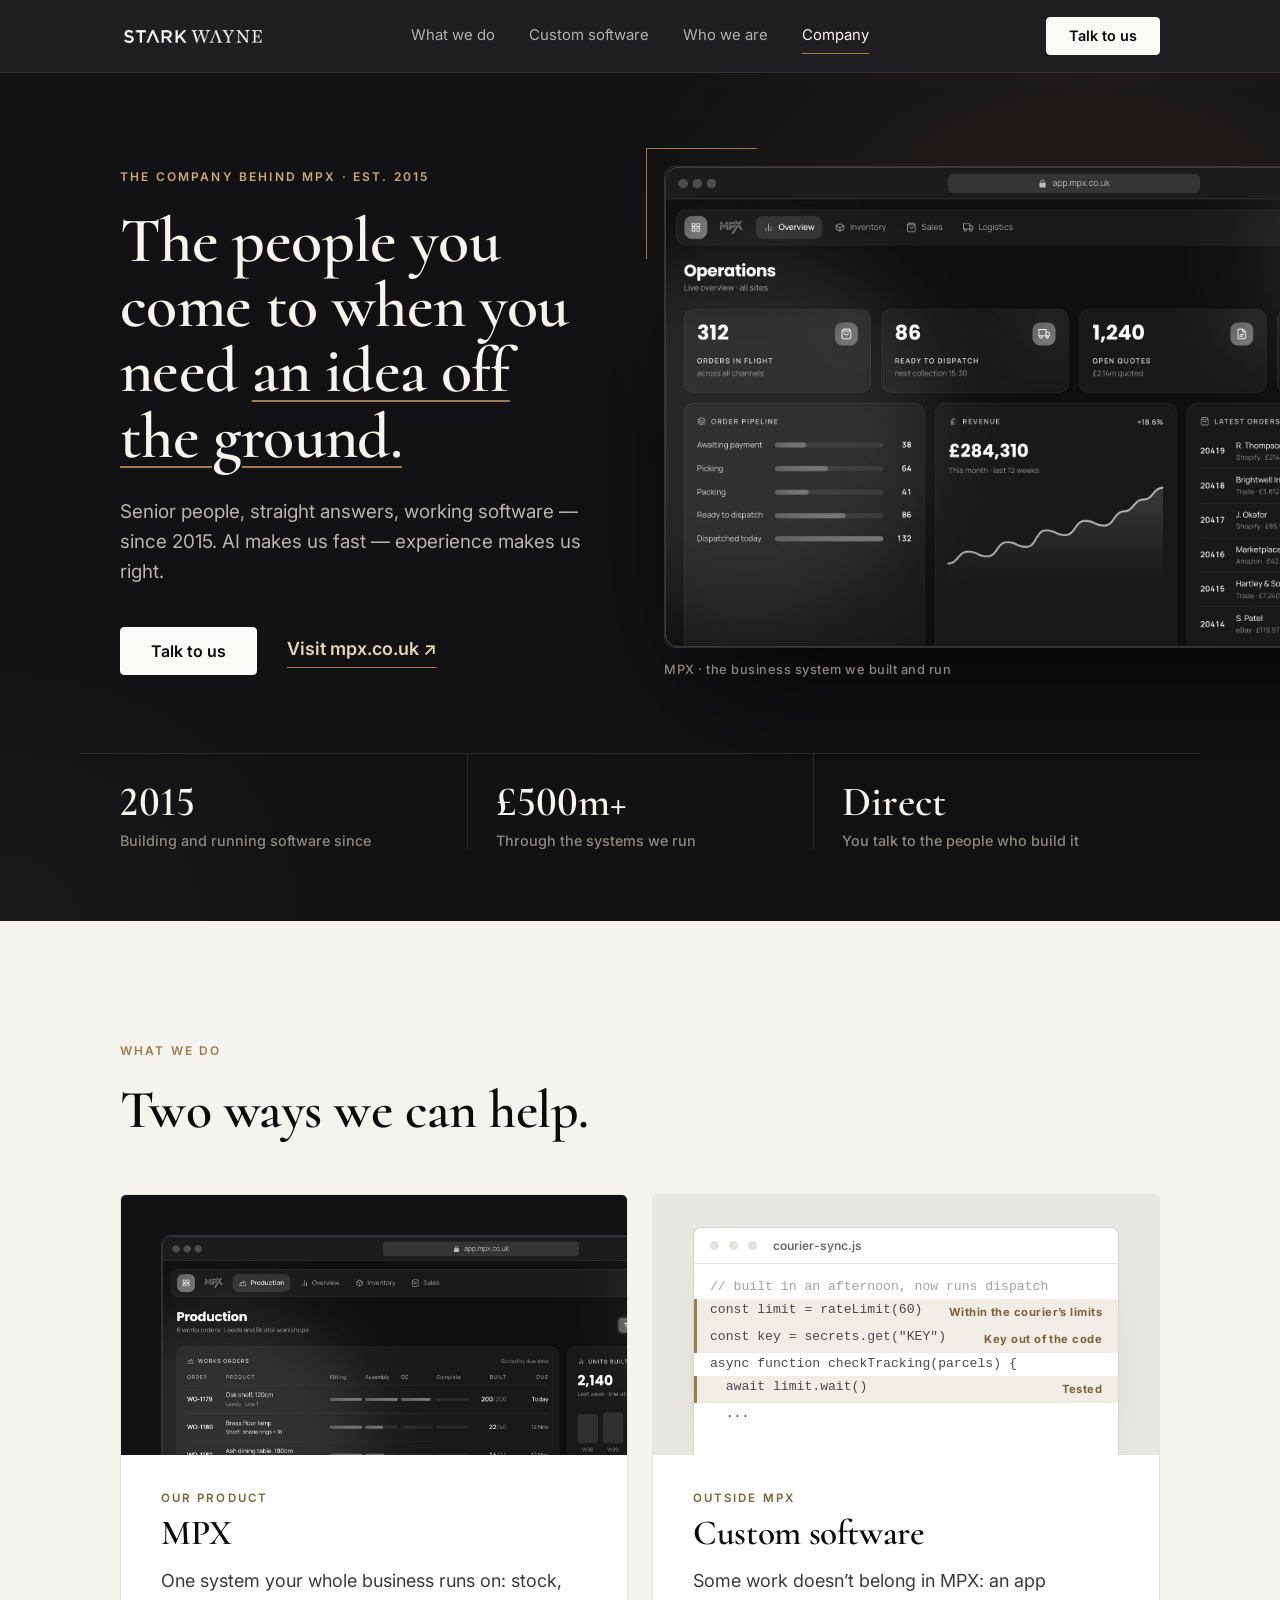
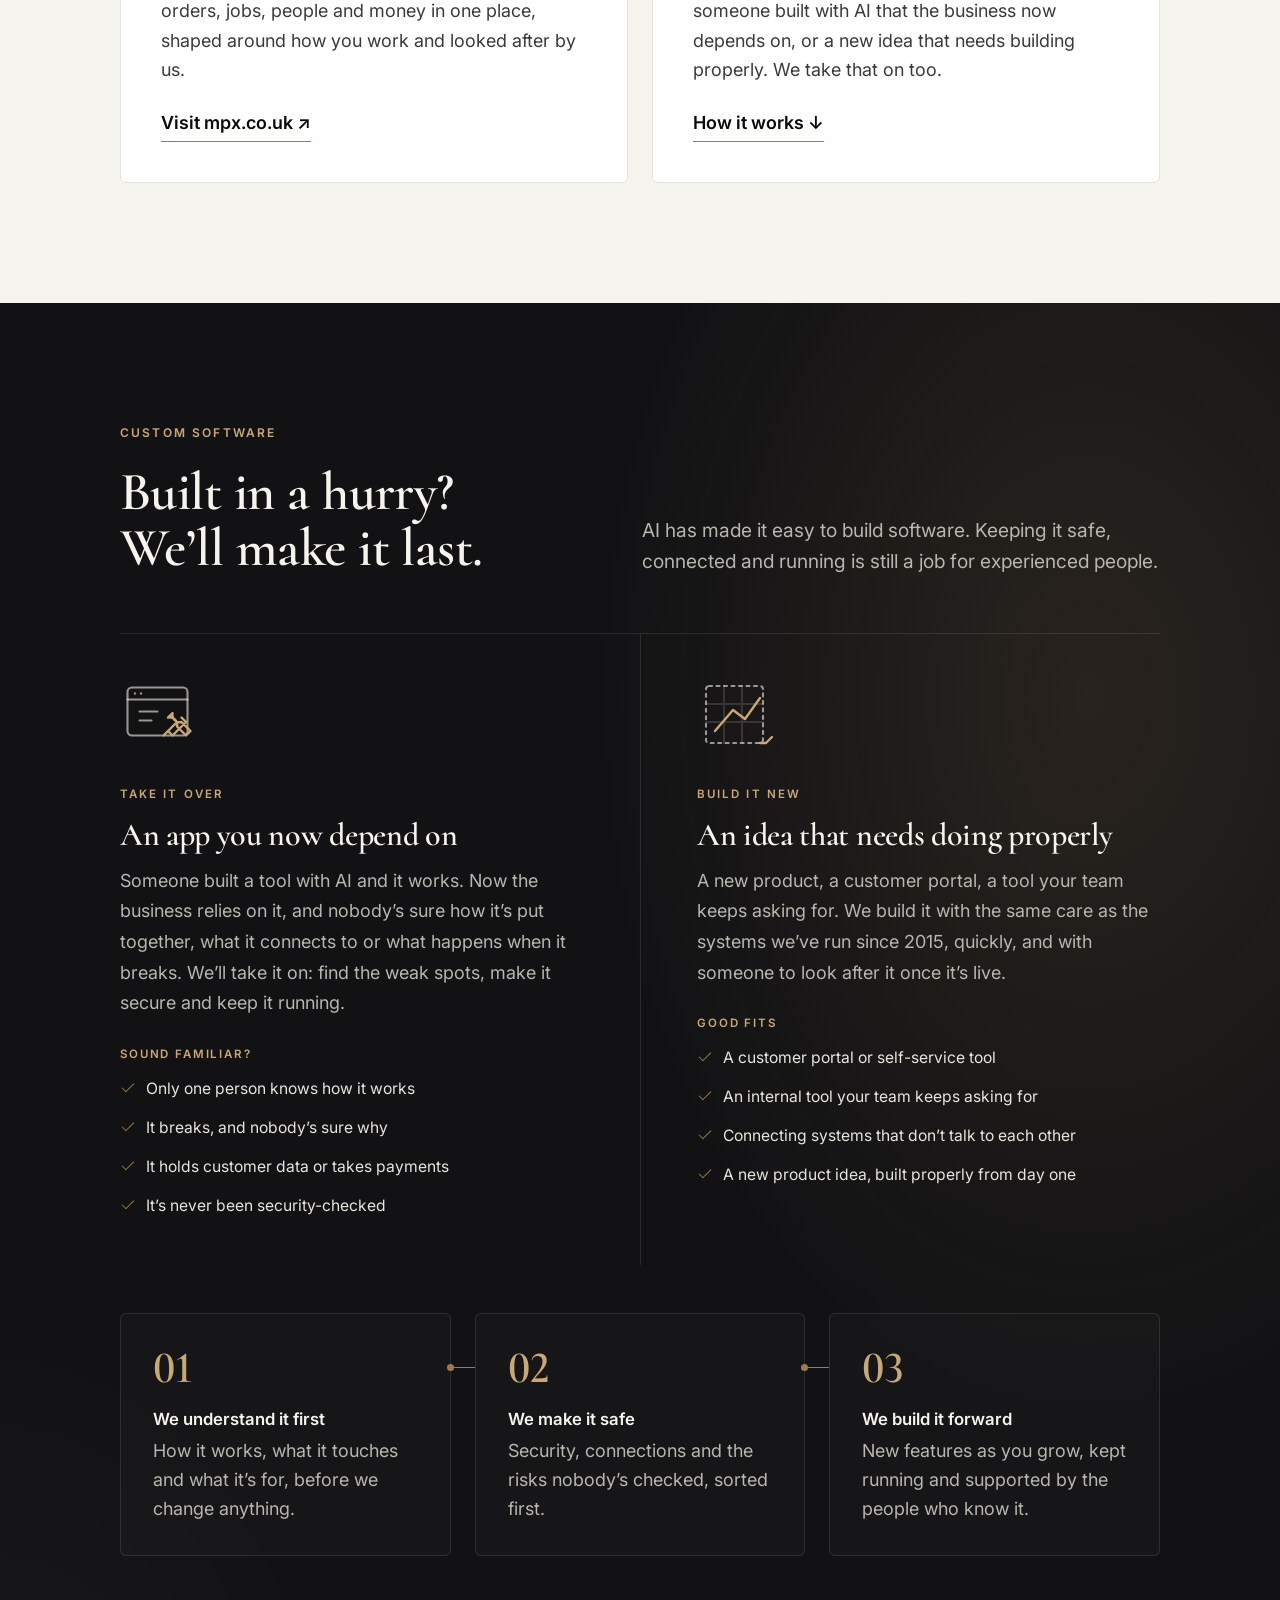
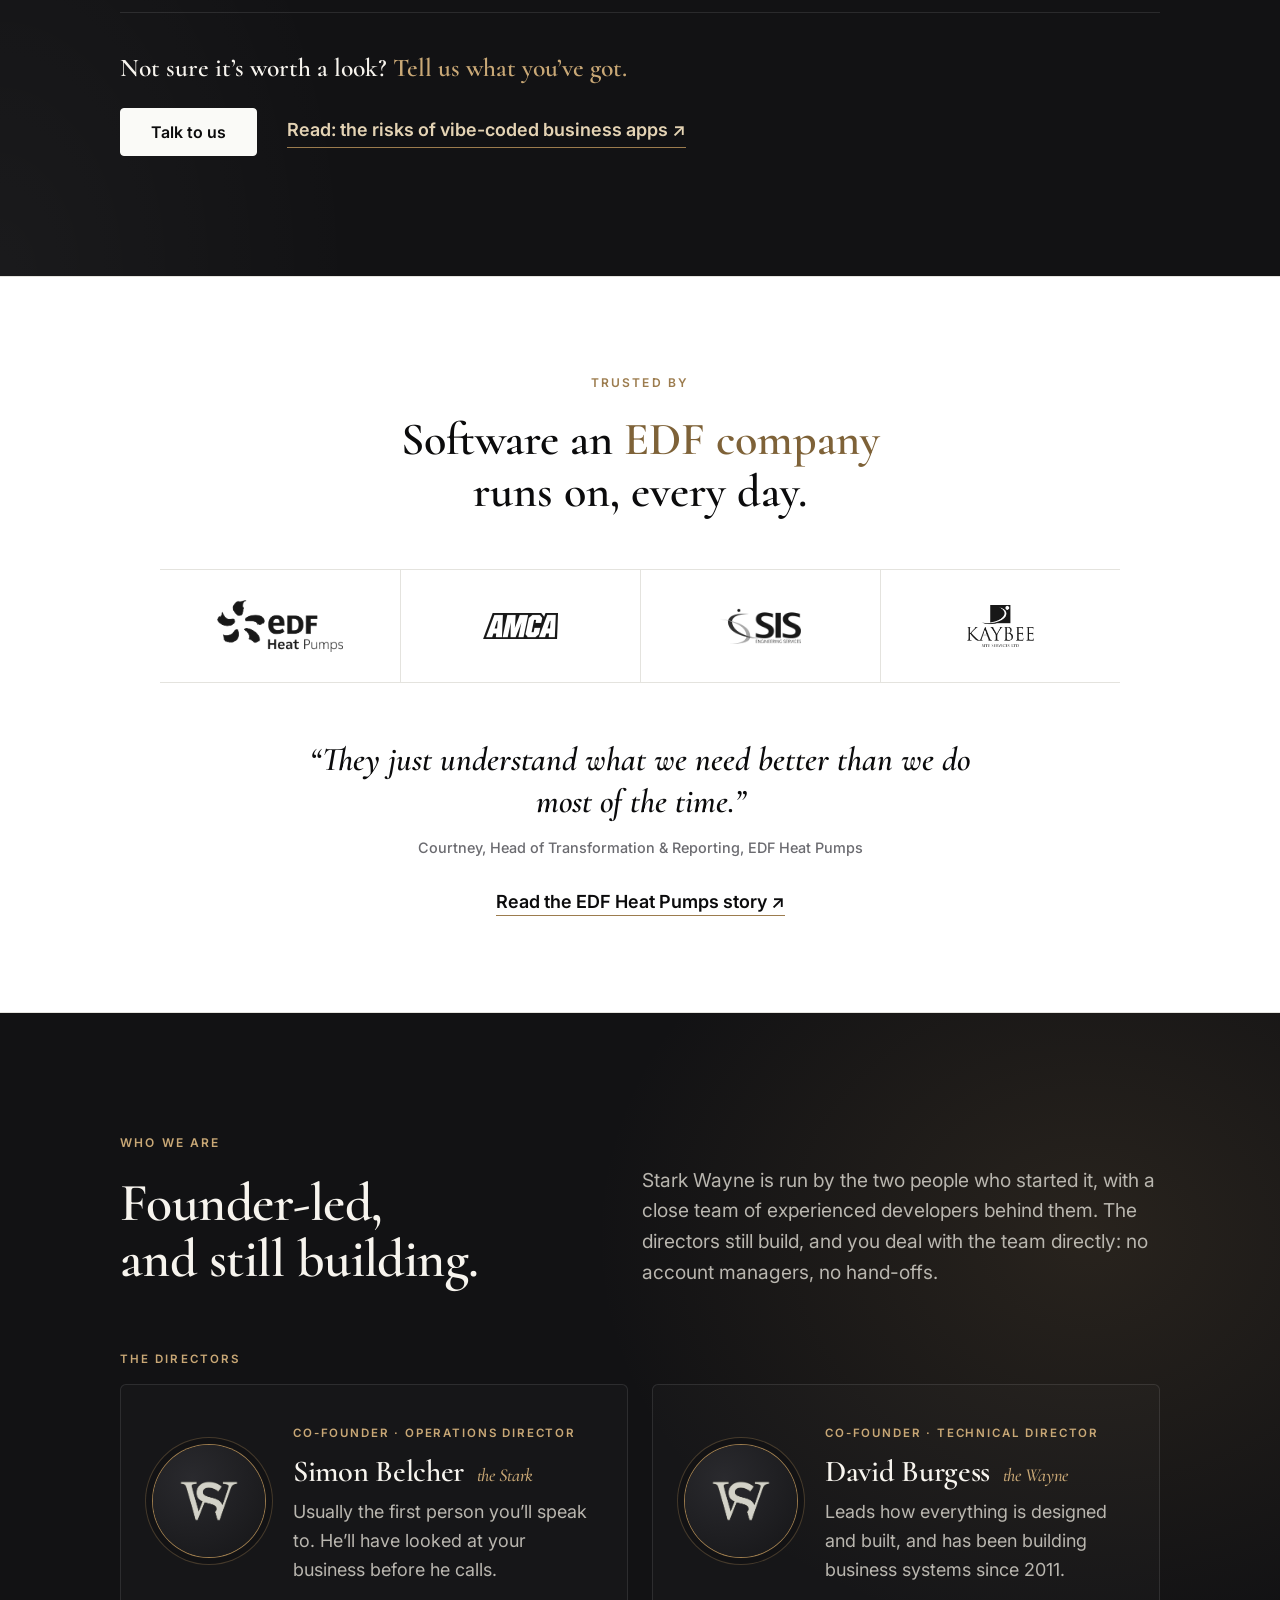
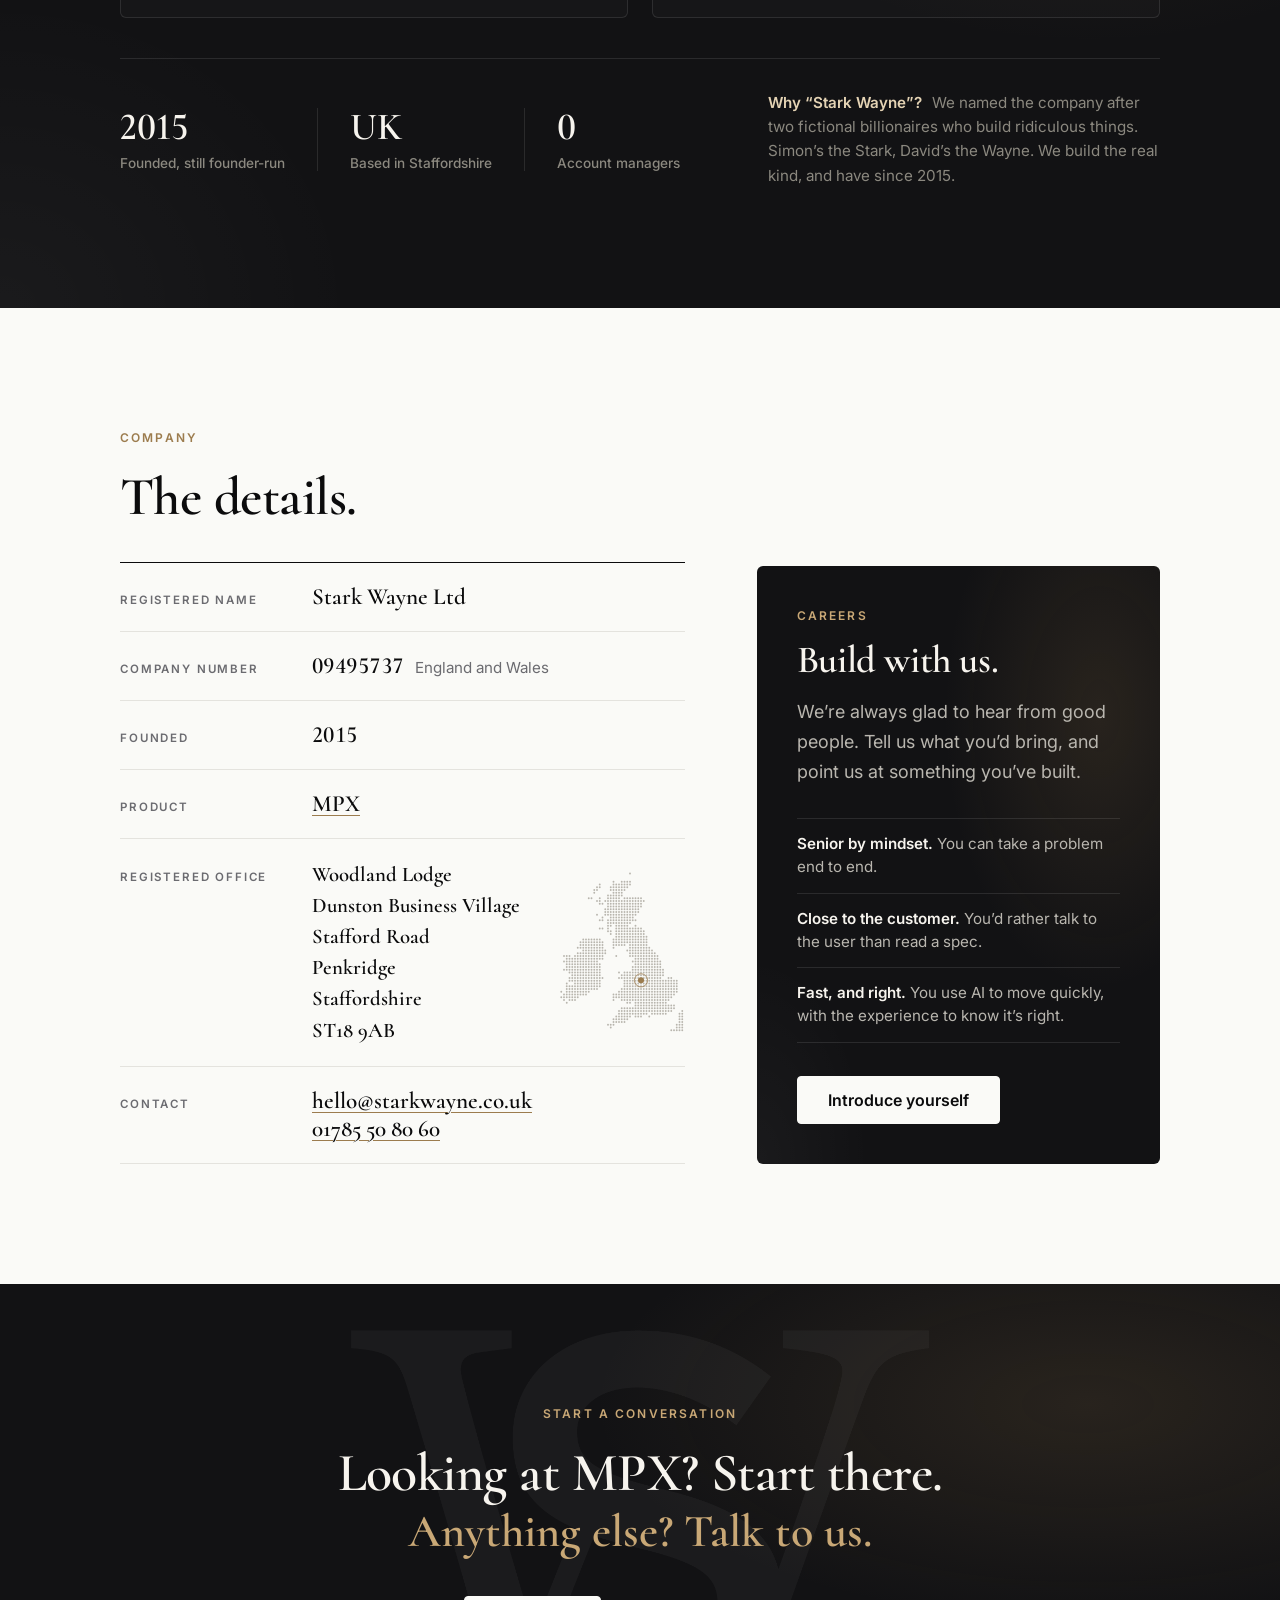
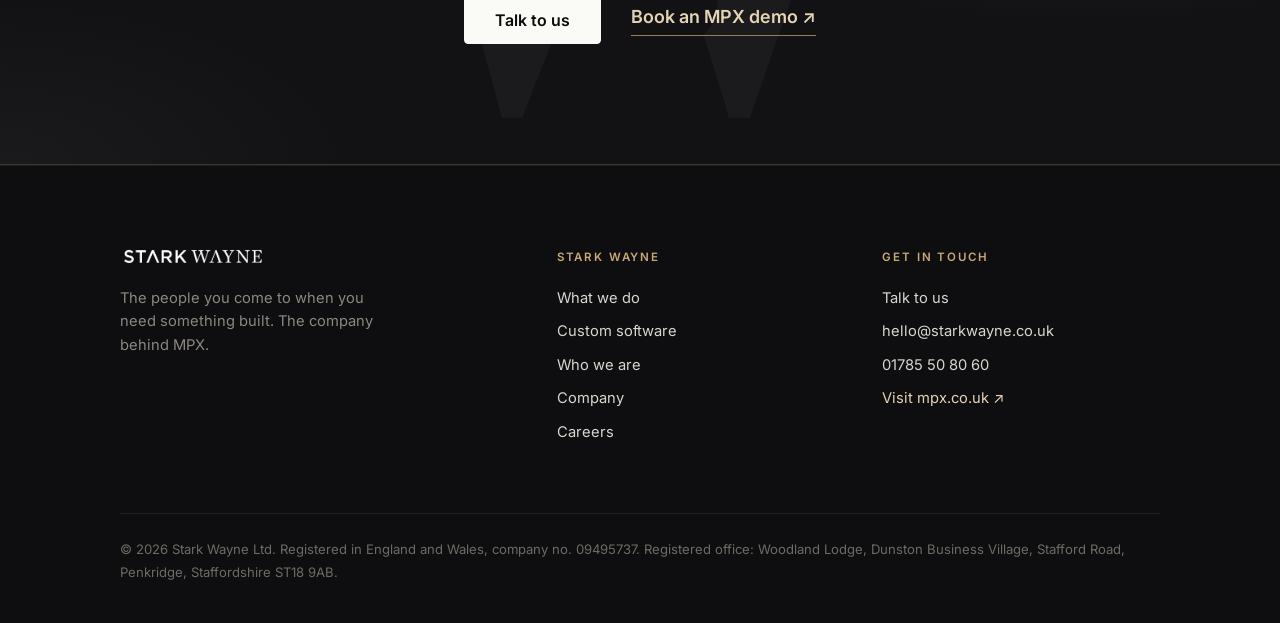
==== commit c4ccbab9: "Who we are: drop the AI line (covered in the hero) Co-Authored-By: Claude Opus 5.5 <noreply@anthropi" ====
--- a/index.html
+++ b/index.html
@@ -414,7 +414,7 @@
           <p class="eyebrow">Who we are</p>
           <h2>Founder-led,<br>and still building.</h2>
         </div>
-        <p class="intro">Stark Wayne is run by the two people who started it, with a close team of experienced developers behind them. The directors still build, and you deal with the team directly: no account managers, no hand-offs. We use AI every day, with more than a decade of experience behind how we use it.</p>
+        <p class="intro">Stark Wayne is run by the two people who started it, with a close team of experienced developers behind them. The directors still build, and you deal with the team directly: no account managers, no hand-offs.</p>
       </div>
       <p class="label dirs">The directors</p>
       <div class="founders2">
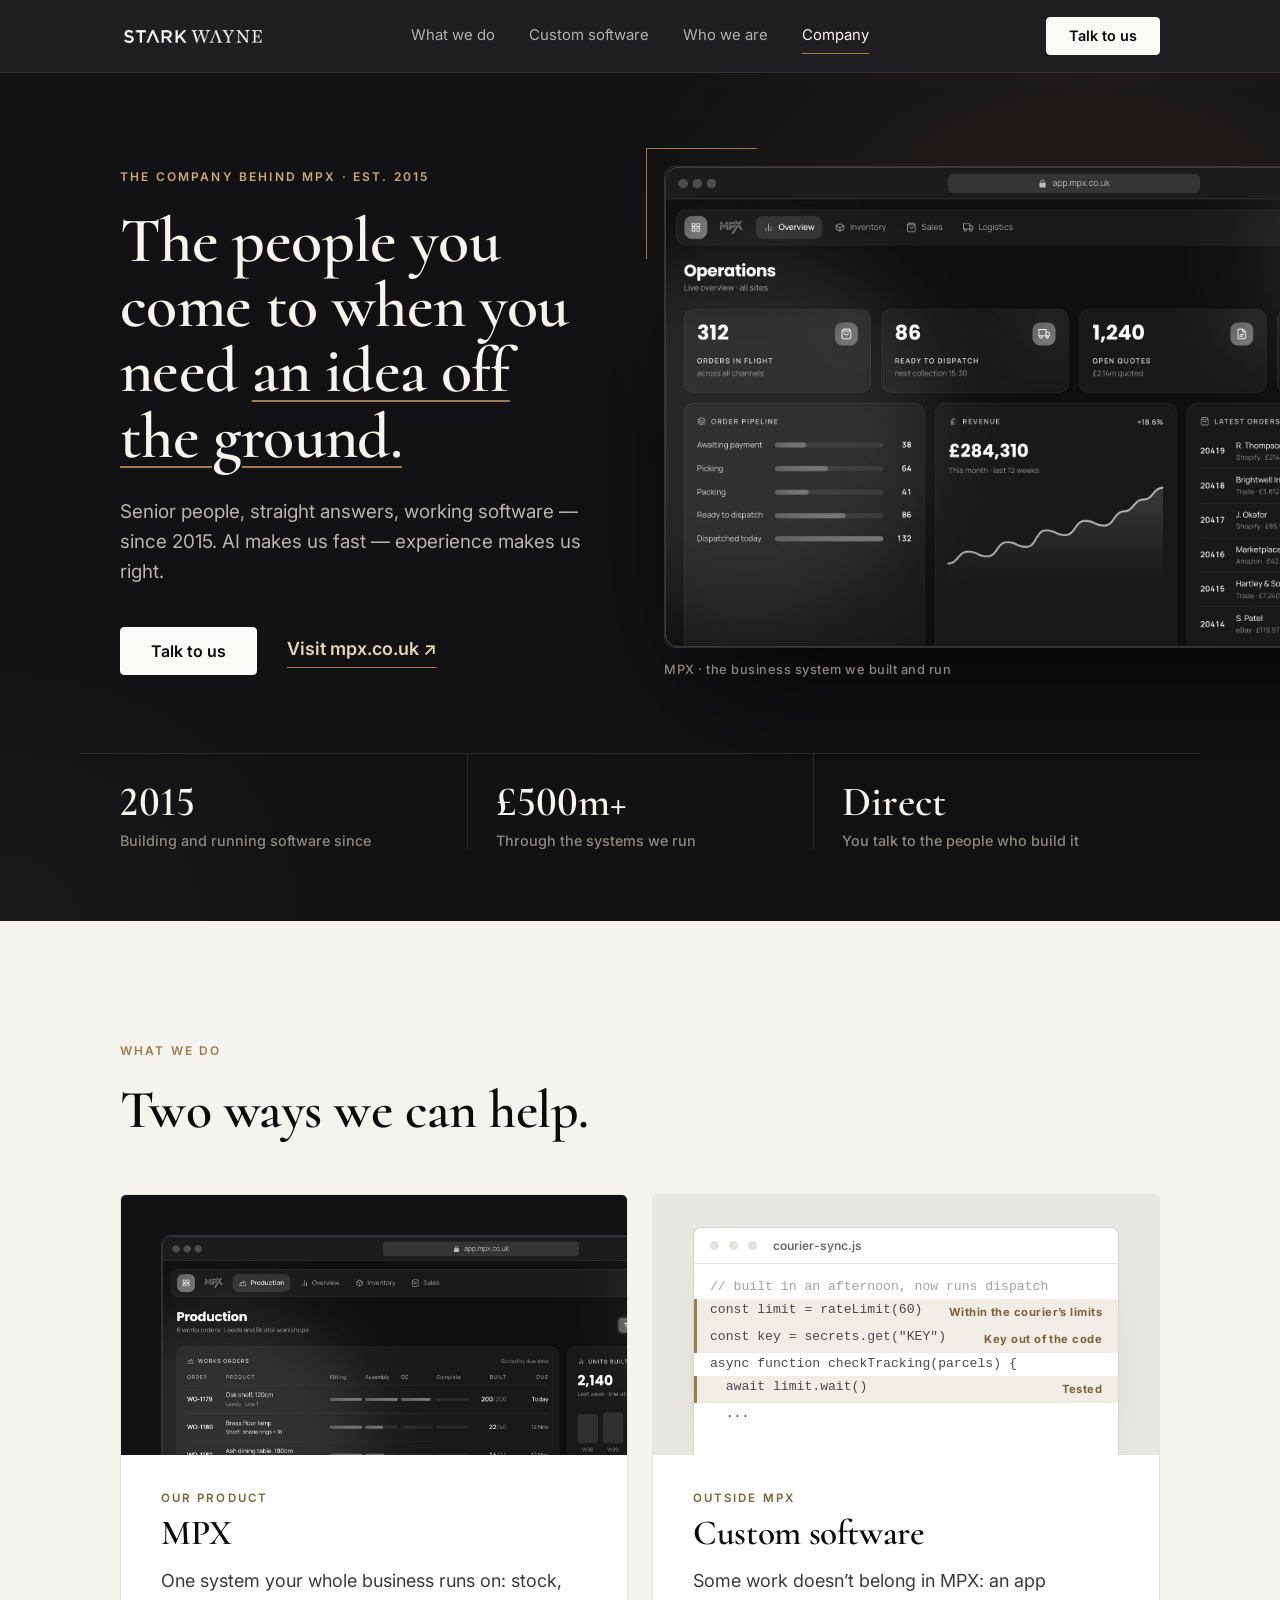
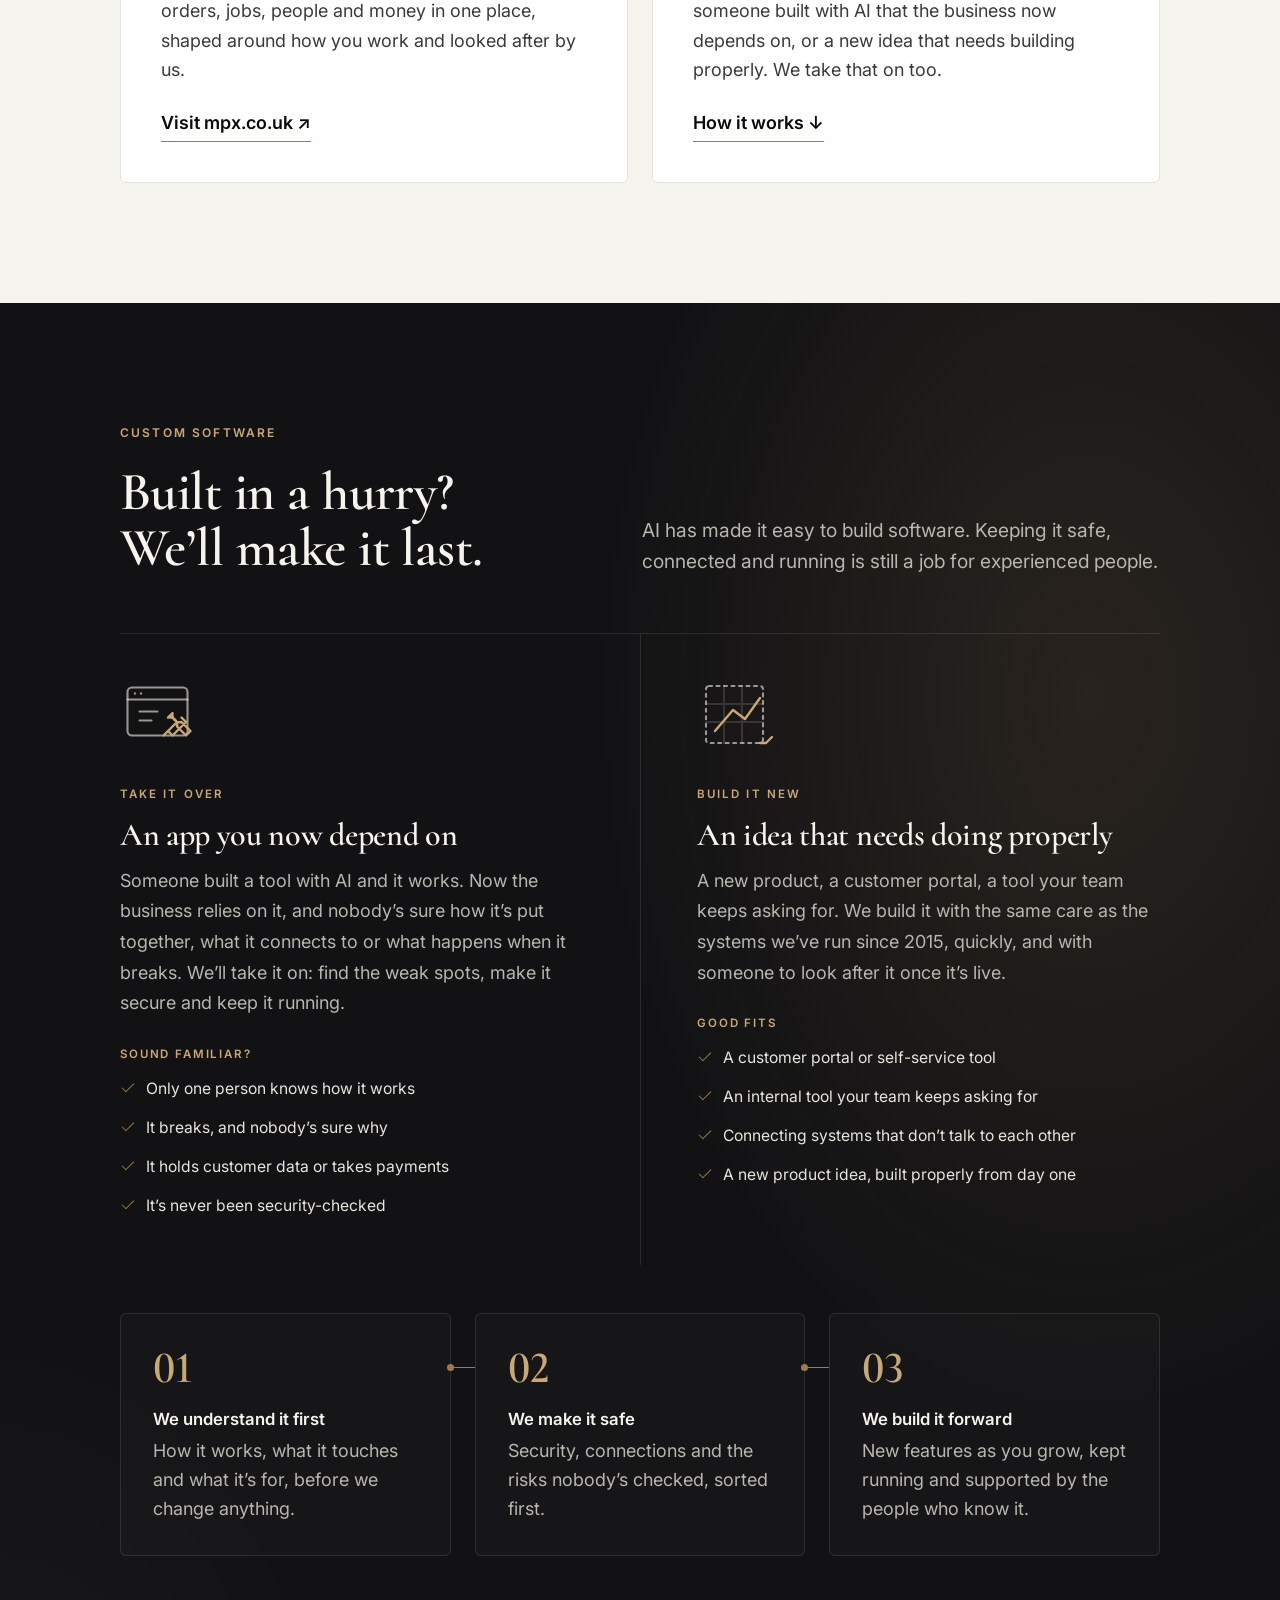
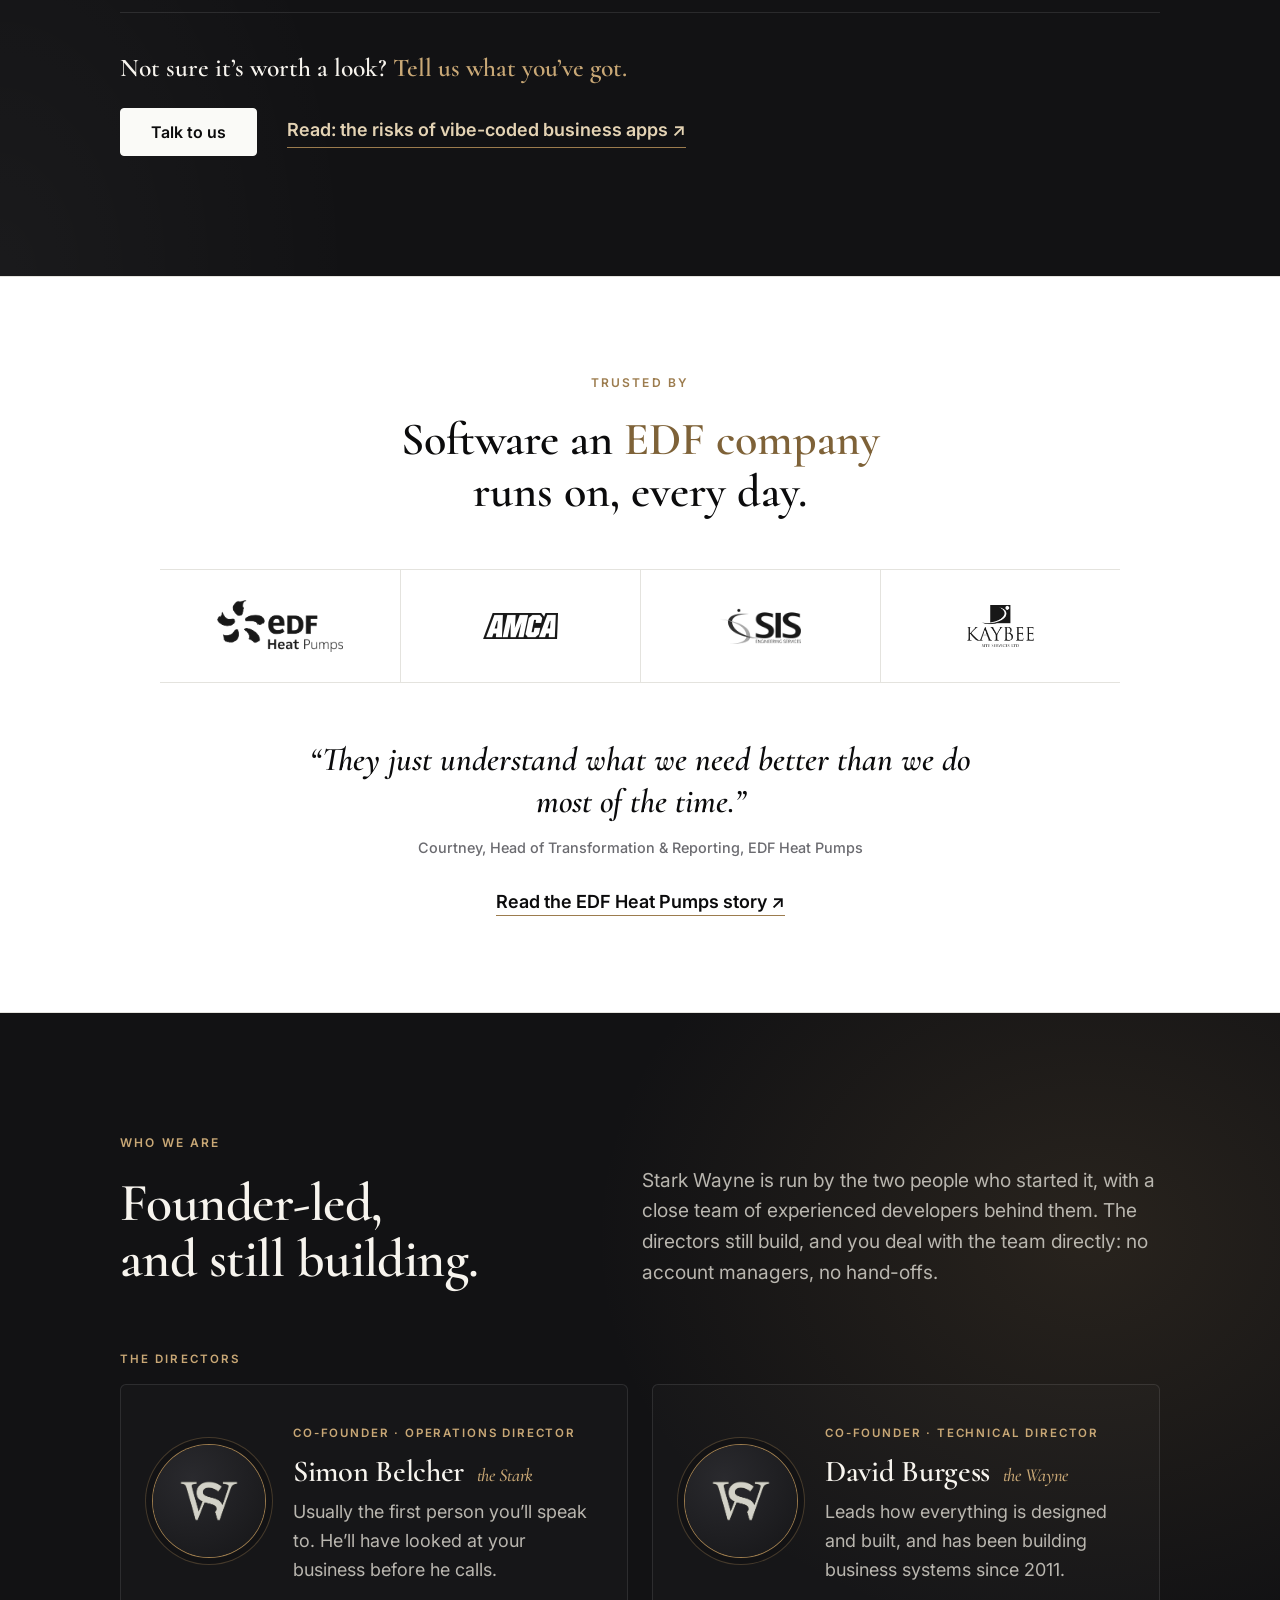
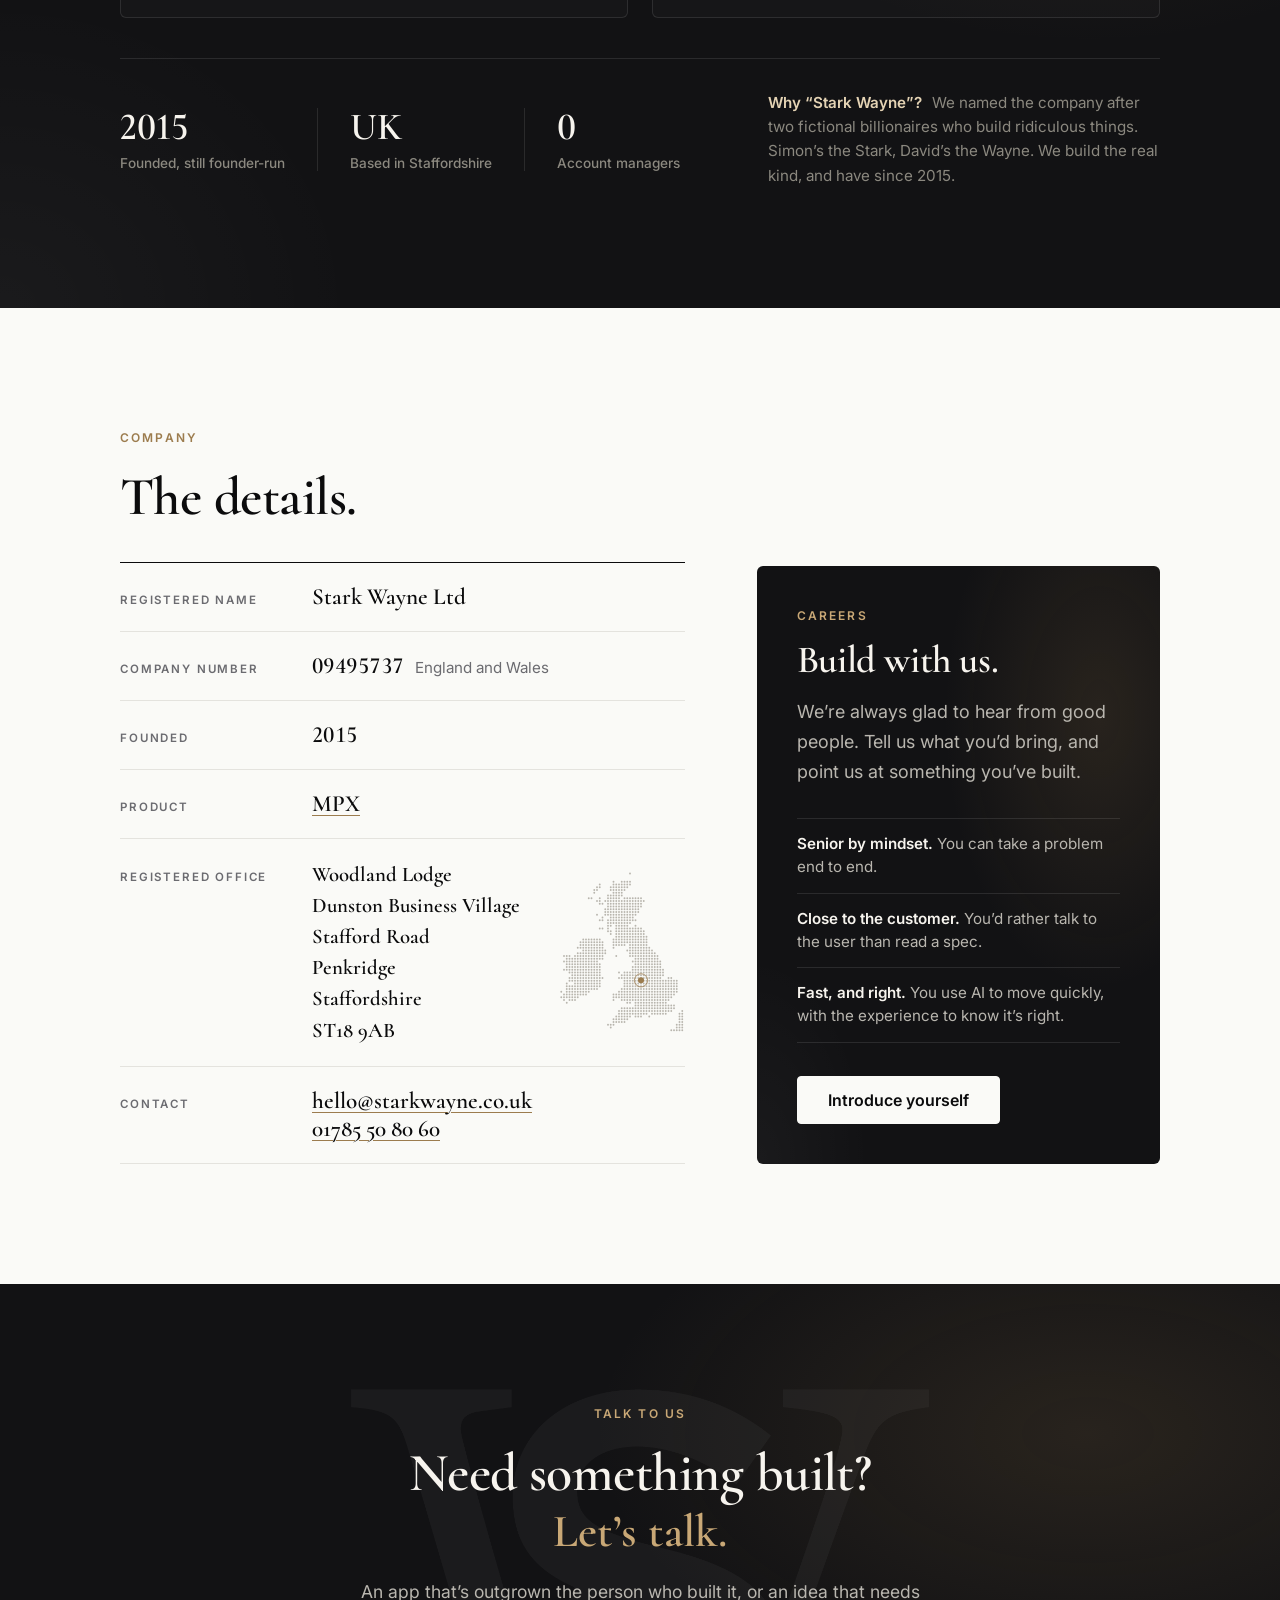
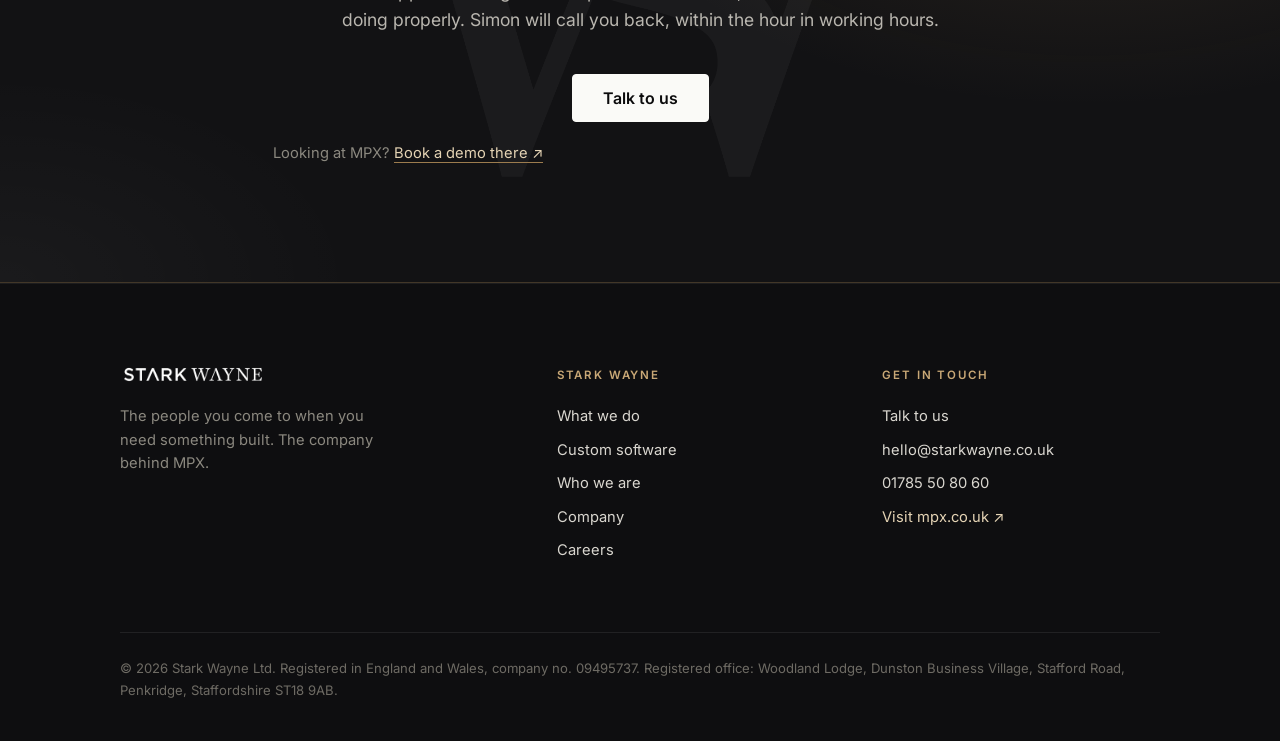
==== commit 9c22b3bc: "Closing band: Need something built? Let's talk. MPX as a quiet note Co-Authored-By: Claude Opus 5.5 " ====
--- a/index.html
+++ b/index.html
@@ -4,18 +4,24 @@
 <meta charset="utf-8">
 <meta name="viewport" content="width=device-width, initial-scale=1">
 <title>Stark Wayne — The people you come to when you need something built</title>
-<meta name="description" content="Stark Wayne Ltd is the UK software company behind MPX. Since 2015 we've built and run business systems, and we take on custom software work outside MPX too.">
+<meta name="description" content="Stark Wayne Ltd is the UK software company behind MPX. We also take on custom software outside MPX: taking over AI-built apps and building new ones properly.">
+<link rel="canonical" href="https://starkwayne.co.uk/">
 <meta property="og:type" content="website">
 <meta property="og:site_name" content="Stark Wayne">
+<meta property="og:locale" content="en_GB">
 <meta property="og:title" content="Stark Wayne — The people you come to when you need something built">
-<meta property="og:description" content="Stark Wayne Ltd is the UK software company behind MPX. Since 2015 we've built and run business systems, and we take on custom software work outside MPX too.">
+<meta property="og:description" content="Stark Wayne Ltd is the UK software company behind MPX. We also take on custom software outside MPX: taking over AI-built apps and building new ones properly.">
 <meta property="og:url" content="https://starkwayne.co.uk/">
-<meta property="og:image" content="https://starkwayne.co.uk/assets/og-image.png">
-<meta property="og:image:width" content="1200">
-<meta property="og:image:height" content="630">
+<meta property="og:image" content="https://starkwayne.co.uk/assets/og/home-v2.jpg">
+<meta property="og:image:width" content="2400">
+<meta property="og:image:height" content="1260">
+<meta property="og:image:alt" content="Stark Wayne — The people you come to when you need something built">
 <meta name="twitter:card" content="summary_large_image">
-<link rel="canonical" href="https://starkwayne.co.uk/">
-<script type="application/ld+json">{"@context":"https://schema.org","@type":"Organization","name":"Stark Wayne","legalName":"Stark Wayne Ltd","url":"https://starkwayne.co.uk","logo":"https://starkwayne.co.uk/assets/sw-logo-combined.png","foundingDate":"2015","email":"hello@starkwayne.co.uk","telephone":"+44 1785 508060","address":{"@type":"PostalAddress","streetAddress":"Woodland Lodge, Dunston Business Village, Stafford Road","addressLocality":"Penkridge","addressRegion":"Staffordshire","postalCode":"ST18 9AB","addressCountry":"GB"},"identifier":{"@type":"PropertyValue","propertyID":"Companies House number","value":"09495737"},"founder":[{"@type":"Person","name":"David Burgess","jobTitle":"Technical Director"},{"@type":"Person","name":"Simon Belcher","jobTitle":"Operations Director"}],"brand":{"@type":"Brand","name":"MPX","url":"https://www.mpx.co.uk"}}</script>
+<meta name="twitter:title" content="Stark Wayne — The people you come to when you need something built">
+<meta name="twitter:description" content="Stark Wayne Ltd is the UK software company behind MPX. We also take on custom software outside MPX: taking over AI-built apps and building new ones properly.">
+<meta name="twitter:image" content="https://starkwayne.co.uk/assets/og/home-v2.jpg">
+<meta name="theme-color" content="#121214">
+<script type="application/ld+json">{"@context":"https://schema.org","@type":"Organization","name":"Stark Wayne","legalName":"Stark Wayne Ltd","url":"https://starkwayne.co.uk","logo":"https://starkwayne.co.uk/assets/sw-logo-combined.png","foundingDate":"2015","email":"hello@starkwayne.co.uk","telephone":"+44 1785 508060","address":{"@type":"PostalAddress","streetAddress":"Woodland Lodge, Dunston Business Village, Stafford Road","addressLocality":"Penkridge","addressRegion":"Staffordshire","postalCode":"ST18 9AB","addressCountry":"GB"},"identifier":{"@type":"PropertyValue","propertyID":"Companies House number","value":"09495737"},"founder":[{"@type":"Person","name":"David Burgess","jobTitle":"Technical Director"},{"@type":"Person","name":"Simon Belcher","jobTitle":"Operations Director"}],"brand":{"@type":"Brand","name":"MPX","url":"https://www.mpx.co.uk"},"description":"UK software company behind MPX. Custom software outside MPX: taking over AI-built apps and building new ones properly.","sameAs":["https://www.mpx.co.uk"],"knowsAbout":["Business systems","Custom software development","Rescuing AI-built (vibe-coded) apps","Software maintenance and security"]}</script>
 <link rel="icon" type="image/png" href="/assets/favicon.png">
 <link rel="preconnect" href="https://fonts.googleapis.com">
 <link rel="preconnect" href="https://fonts.gstatic.com" crossorigin>
@@ -194,6 +200,9 @@
   .close{text-align:center;padding:120px 0;border-bottom:1px solid rgba(156,124,78,.35);}
   .close h2{max-width:none;margin:14px auto 0;}
   .close-sub{font-family:var(--serif);font-weight:600;font-size:clamp(2rem,3.6vw,3.1rem);line-height:1.05;color:var(--brass-soft);margin:6px 0 0;}
+  .close-line{max-width:38rem;margin:22px auto 0;font-size:1.1rem;line-height:1.6;color:var(--soft);}
+  .close-mpx{margin:22px 0 0;font:400 .92rem var(--sans);color:var(--dim);}
+  .close-mpx a{color:#E4D3B4;text-decoration:none;border-bottom:1px solid var(--brass);}
   .close-mark{position:absolute;left:50%;top:50%;width:min(70vw,620px);transform:translate(-50%,-50%);filter:invert(1);opacity:.035;pointer-events:none;}
   .proof .eyebrow,.close .eyebrow{display:block;text-align:center;margin-left:auto;margin-right:auto;}
   .close .intro{margin:20px auto 0;}
@@ -221,6 +230,9 @@
     .editor .note{line-height:1.6;padding-bottom:4px;}
     .who2,.co{gap:48px;}
     .who-head,.founders2{grid-template-columns:1fr;gap:28px;}
+    .close h2{font-size:2rem;}
+    .close-sub{font-size:1.7rem;}
+    .ledger a{display:inline-block;padding:4px 0;}
     .founders2{margin-top:16px;}
     .who-foot{grid-template-columns:1fr;gap:28px;}
     .who-stats{grid-template-columns:repeat(3,1fr);}
@@ -481,13 +493,12 @@
     <div class="glow"></div>
     <img class="close-mark" src="/assets/sw-logo-monogram.png" alt="" aria-hidden="true">
     <div class="wrap" style="position:relative">
-      <p class="eyebrow">Start a conversation</p>
-      <h2>Looking at MPX? Start there.</h2>
-      <p class="close-sub">Anything else? Talk to us.</p>
-      <div class="actions">
-        <a class="btn light" href="/contact">Talk to us</a>
-        <a class="tl" href="https://www.mpx.co.uk/book-demo">Book an MPX demo &#8599;</a>
-      </div>
+      <p class="eyebrow">Talk to us</p>
+      <h2>Need something built?</h2>
+      <p class="close-sub">Let&rsquo;s talk.</p>
+      <p class="close-line">An app that&rsquo;s outgrown the person who built it, or an idea that needs doing properly. Simon will call you back, within the hour in working hours.</p>
+      <div class="actions"><a class="btn light" href="/contact">Talk to us</a></div>
+      <p class="close-mpx">Looking at MPX? <a href="https://www.mpx.co.uk/book-demo">Book a demo there &#8599;</a></p>
     </div>
   </section>
 
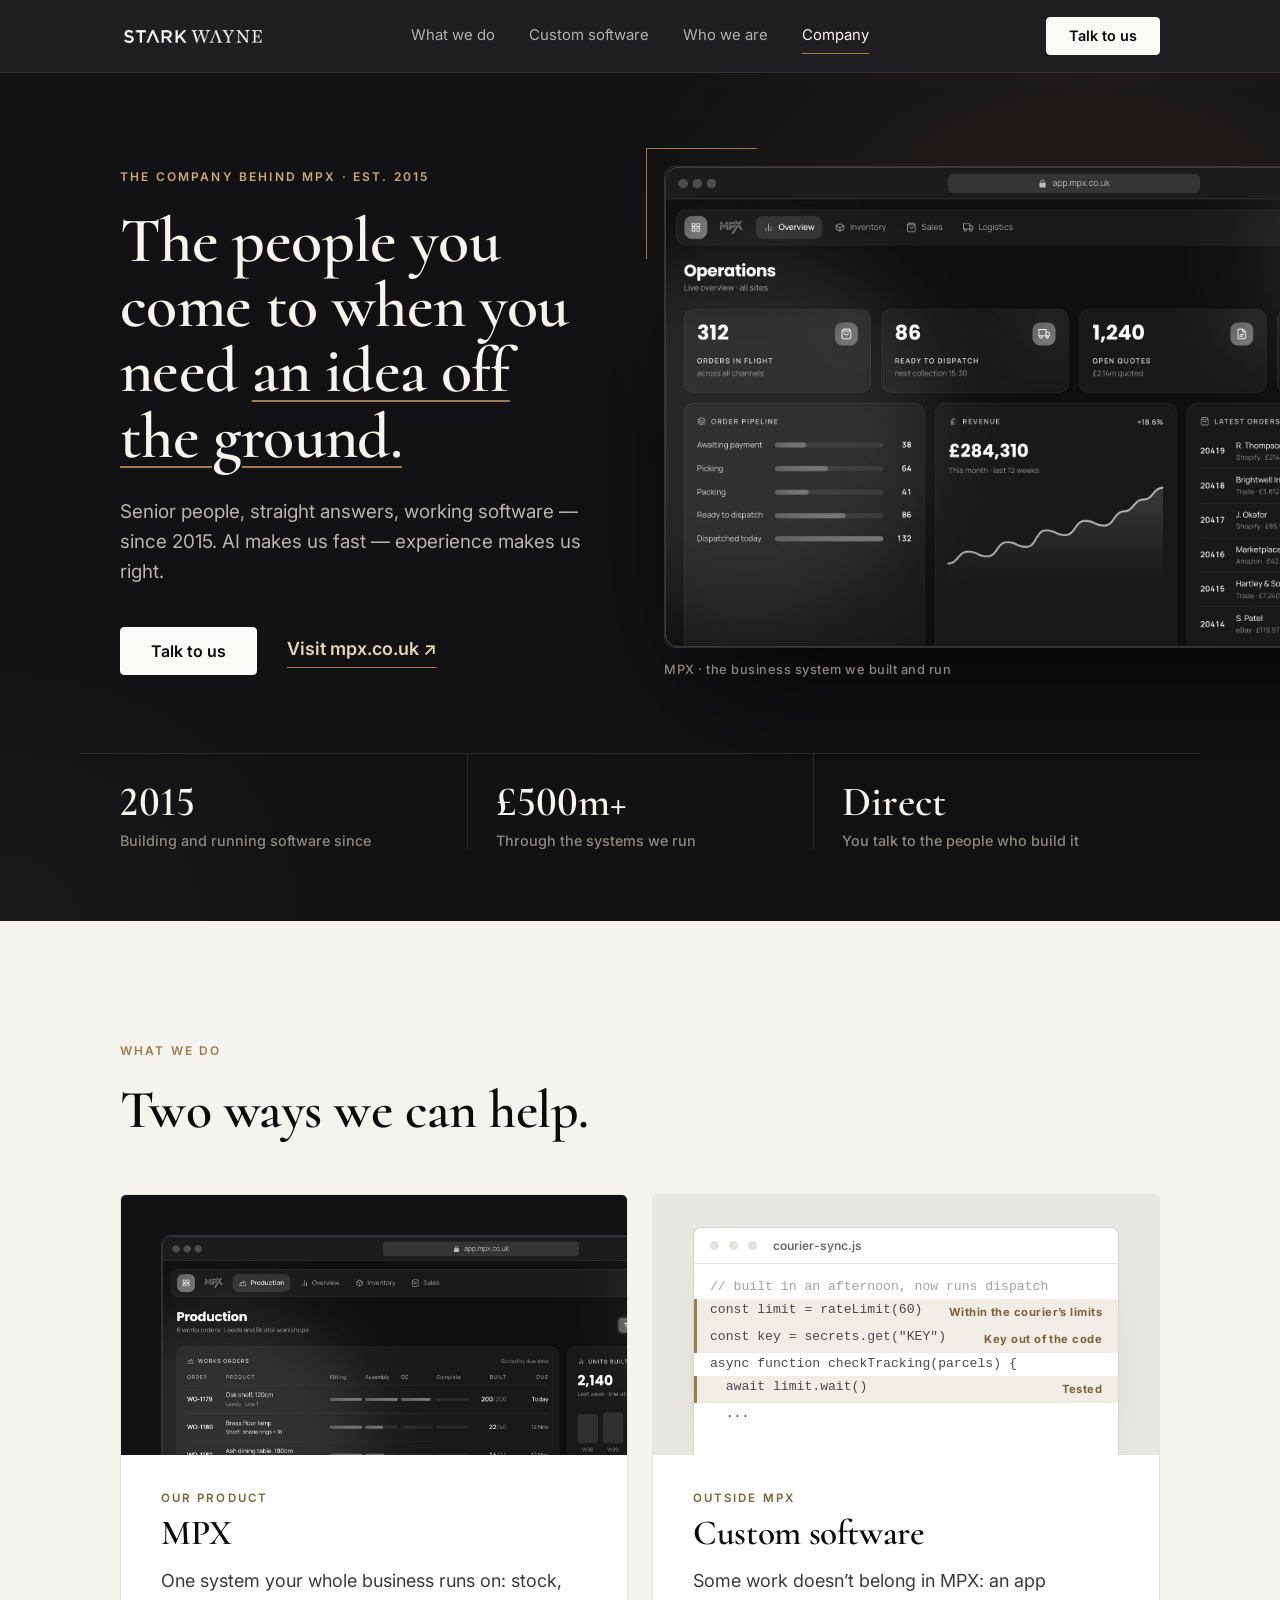
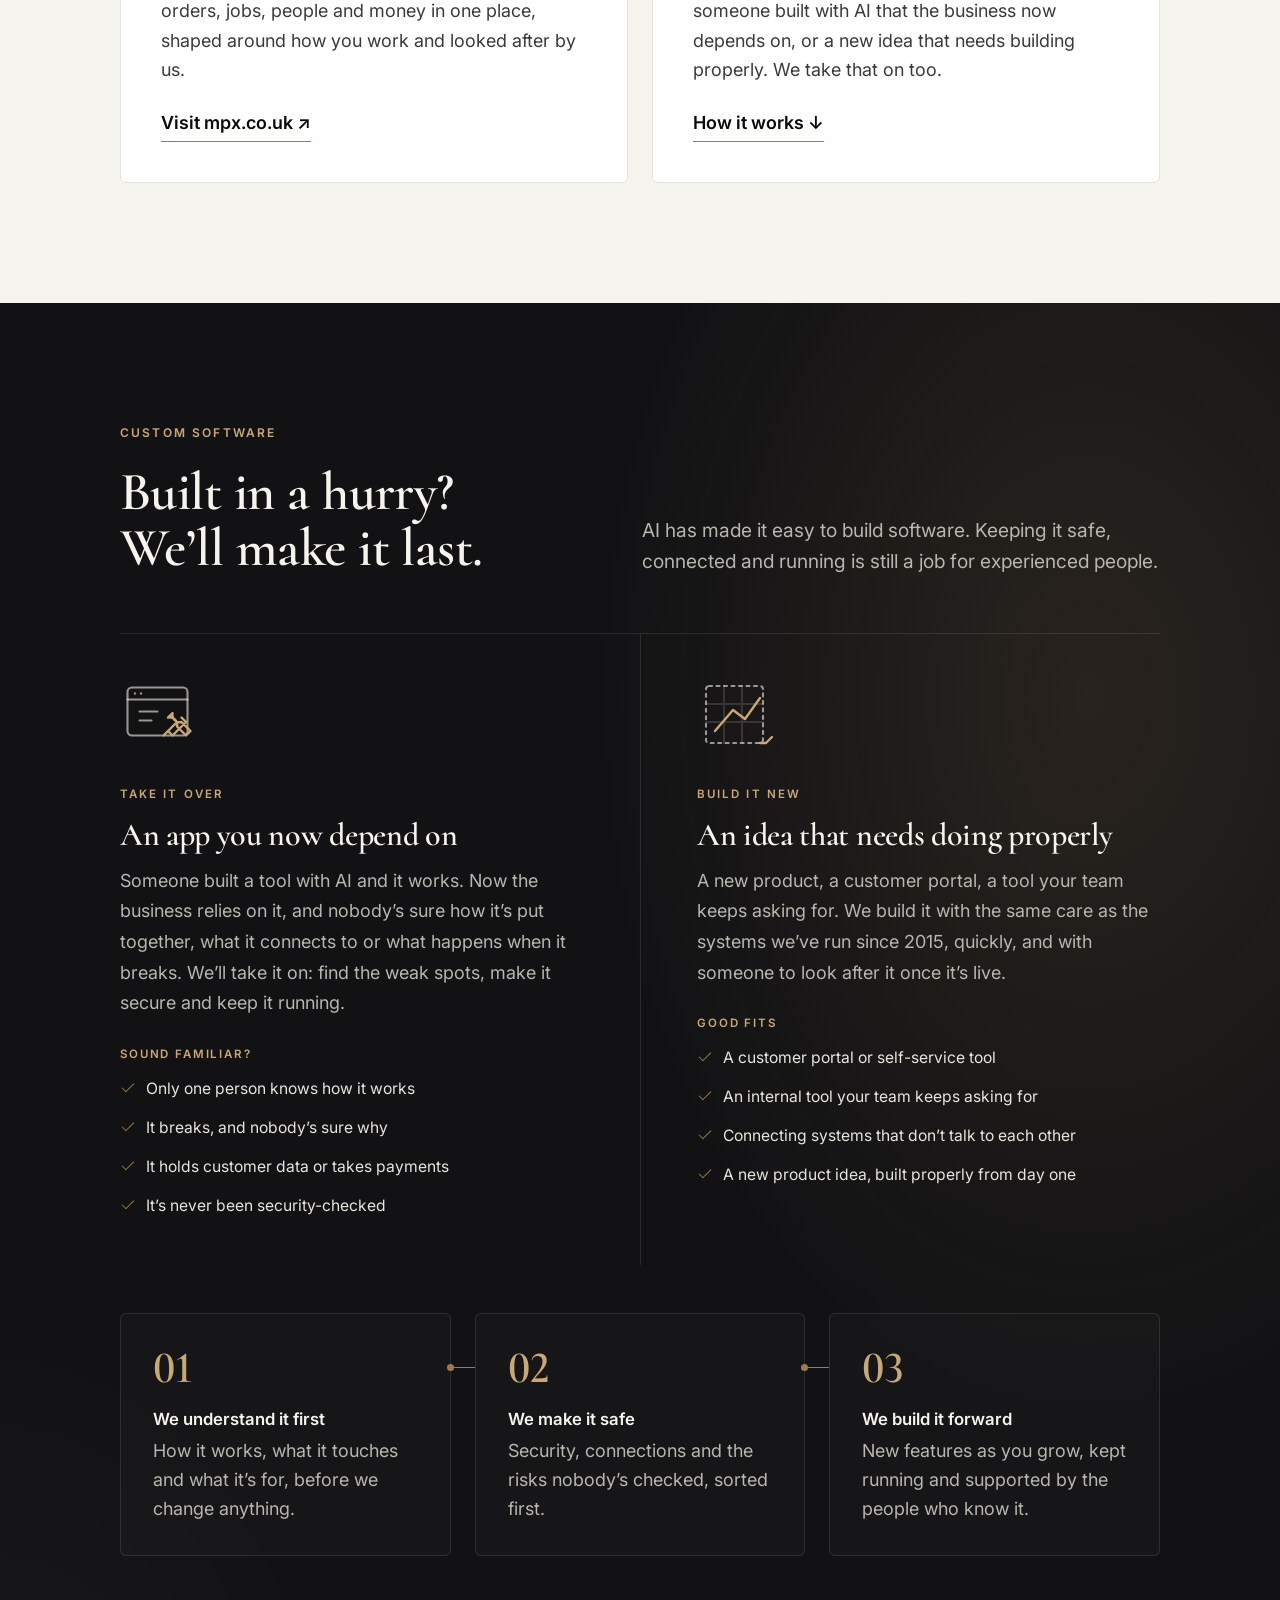
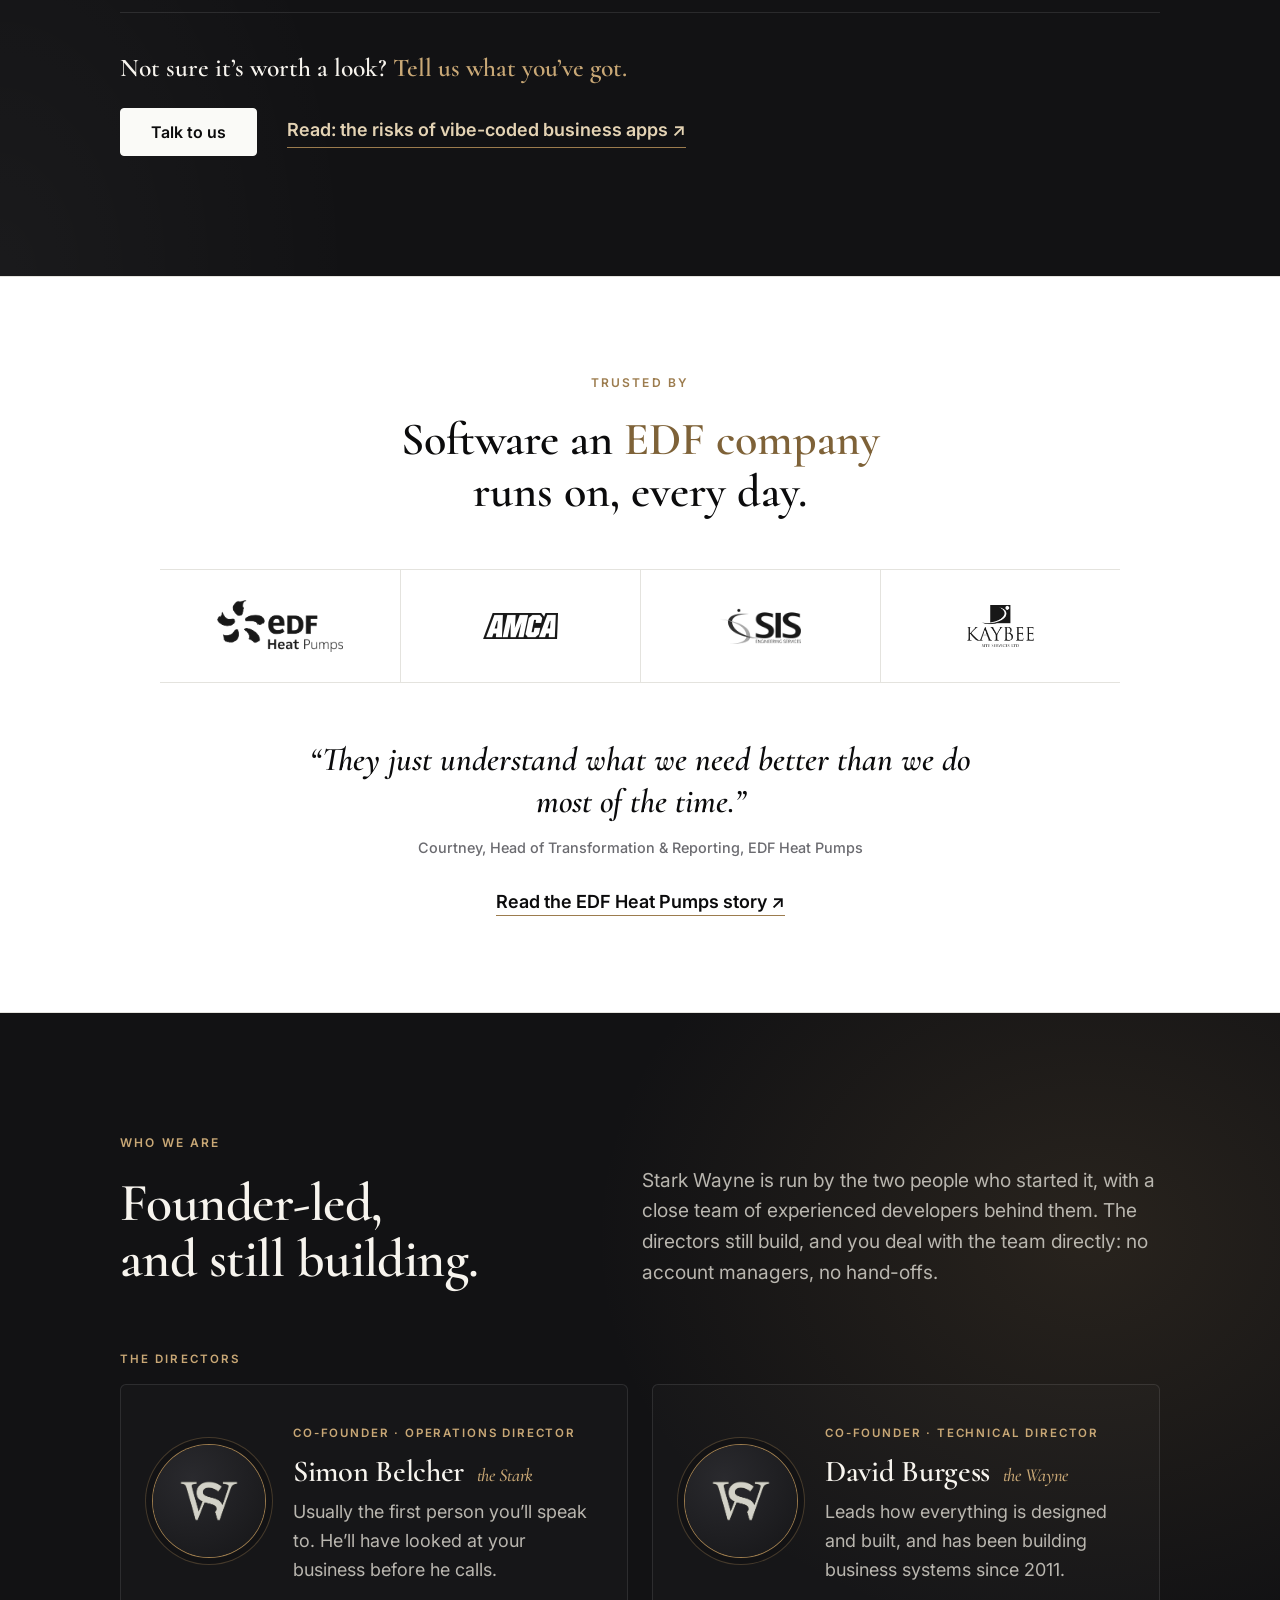
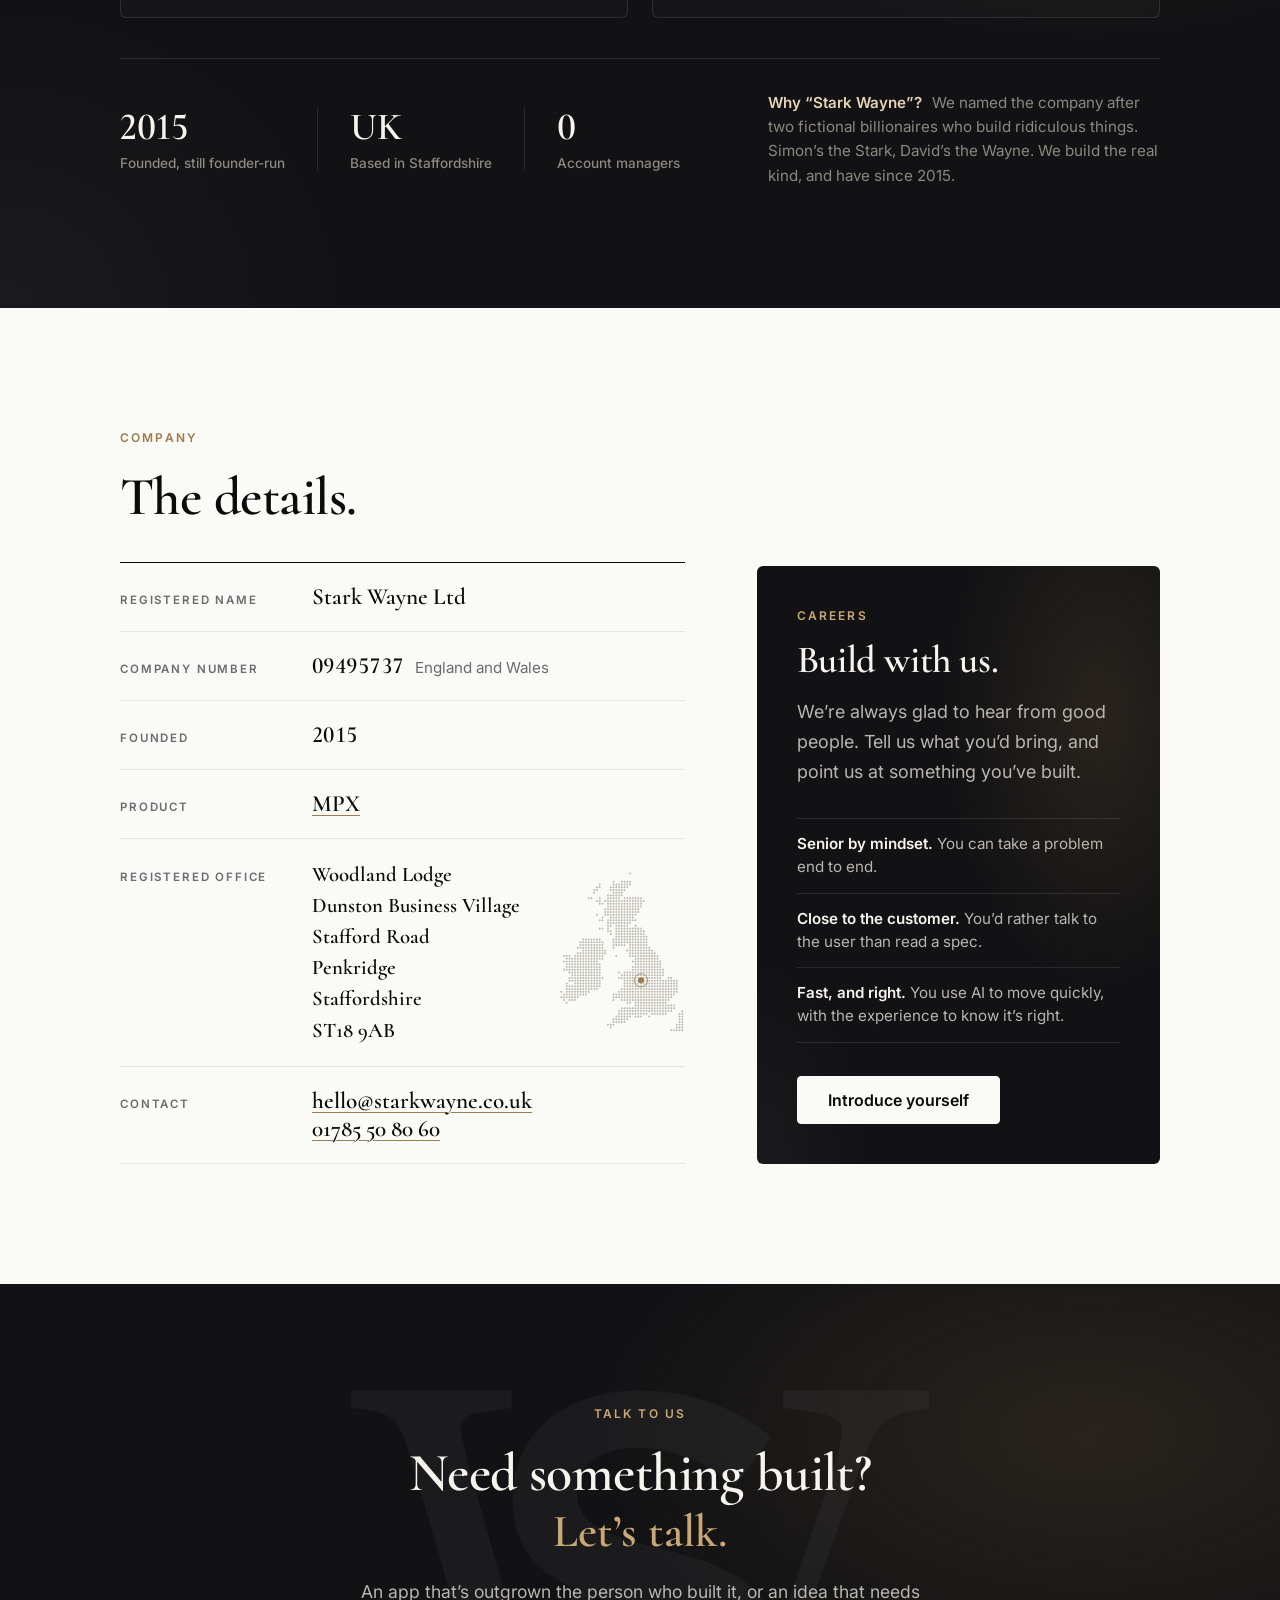
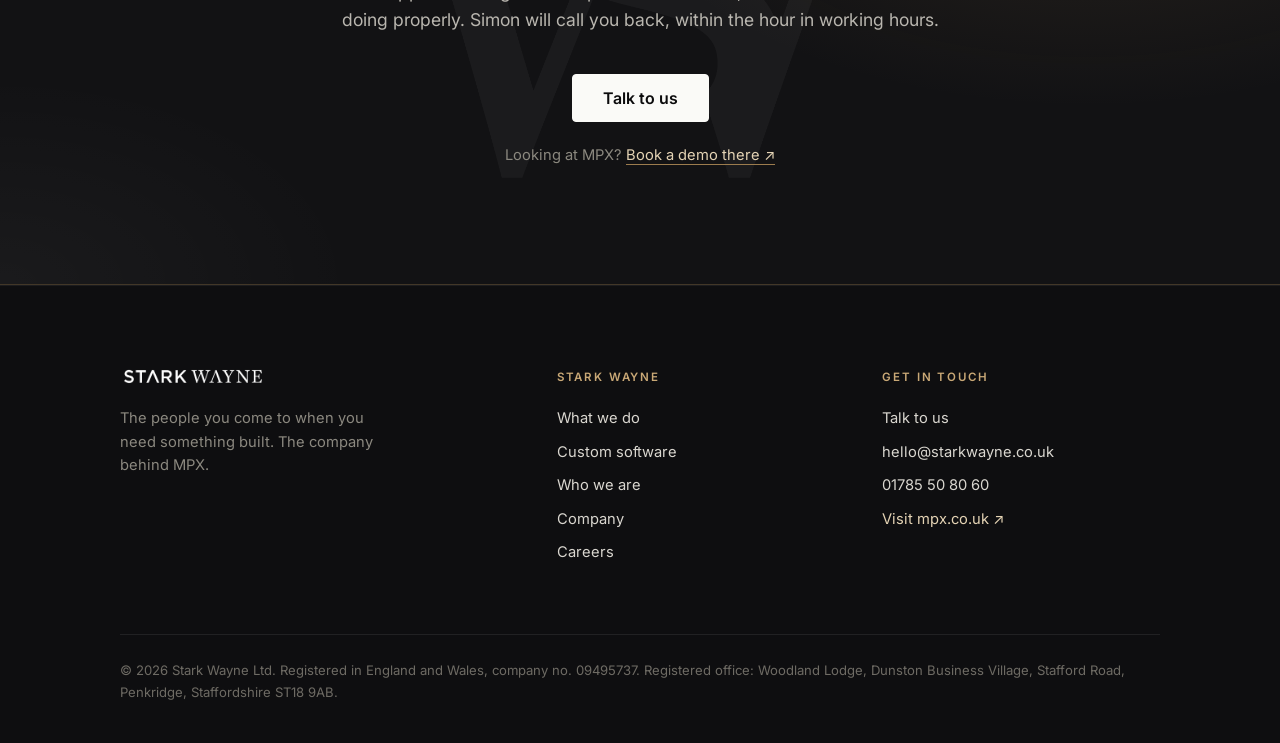
==== commit 1e152655: "Closing band: centre the MPX note Co-Authored-By: Claude Opus 5.5 <noreply@anthropic.com>" ====
--- a/index.html
+++ b/index.html
@@ -199,9 +199,9 @@
   /* Close (dark) */
   .close{text-align:center;padding:120px 0;border-bottom:1px solid rgba(156,124,78,.35);}
   .close h2{max-width:none;margin:14px auto 0;}
-  .close-sub{font-family:var(--serif);font-weight:600;font-size:clamp(2rem,3.6vw,3.1rem);line-height:1.05;color:var(--brass-soft);margin:6px 0 0;}
-  .close-line{max-width:38rem;margin:22px auto 0;font-size:1.1rem;line-height:1.6;color:var(--soft);}
-  .close-mpx{margin:22px 0 0;font:400 .92rem var(--sans);color:var(--dim);}
+  .close-sub{max-width:none;font-family:var(--serif);font-weight:600;font-size:clamp(2rem,3.6vw,3.1rem);line-height:1.05;color:var(--brass-soft);margin:6px 0 0;}
+  .close-line{max-width:38rem;margin:22px auto 0;text-wrap:balance;font-size:1.1rem;line-height:1.6;color:var(--soft);}
+  .close-mpx{margin:24px auto 0;max-width:none;font:400 .92rem var(--sans);color:var(--dim);}
   .close-mpx a{color:#E4D3B4;text-decoration:none;border-bottom:1px solid var(--brass);}
   .close-mark{position:absolute;left:50%;top:50%;width:min(70vw,620px);transform:translate(-50%,-50%);filter:invert(1);opacity:.035;pointer-events:none;}
   .proof .eyebrow,.close .eyebrow{display:block;text-align:center;margin-left:auto;margin-right:auto;}
@@ -231,7 +231,7 @@
     .who2,.co{gap:48px;}
     .who-head,.founders2{grid-template-columns:1fr;gap:28px;}
     .close h2{font-size:2rem;}
-    .close-sub{font-size:1.7rem;}
+    .close-sub{max-width:none;font-size:1.7rem;}
     .ledger a{display:inline-block;padding:4px 0;}
     .founders2{margin-top:16px;}
     .who-foot{grid-template-columns:1fr;gap:28px;}
